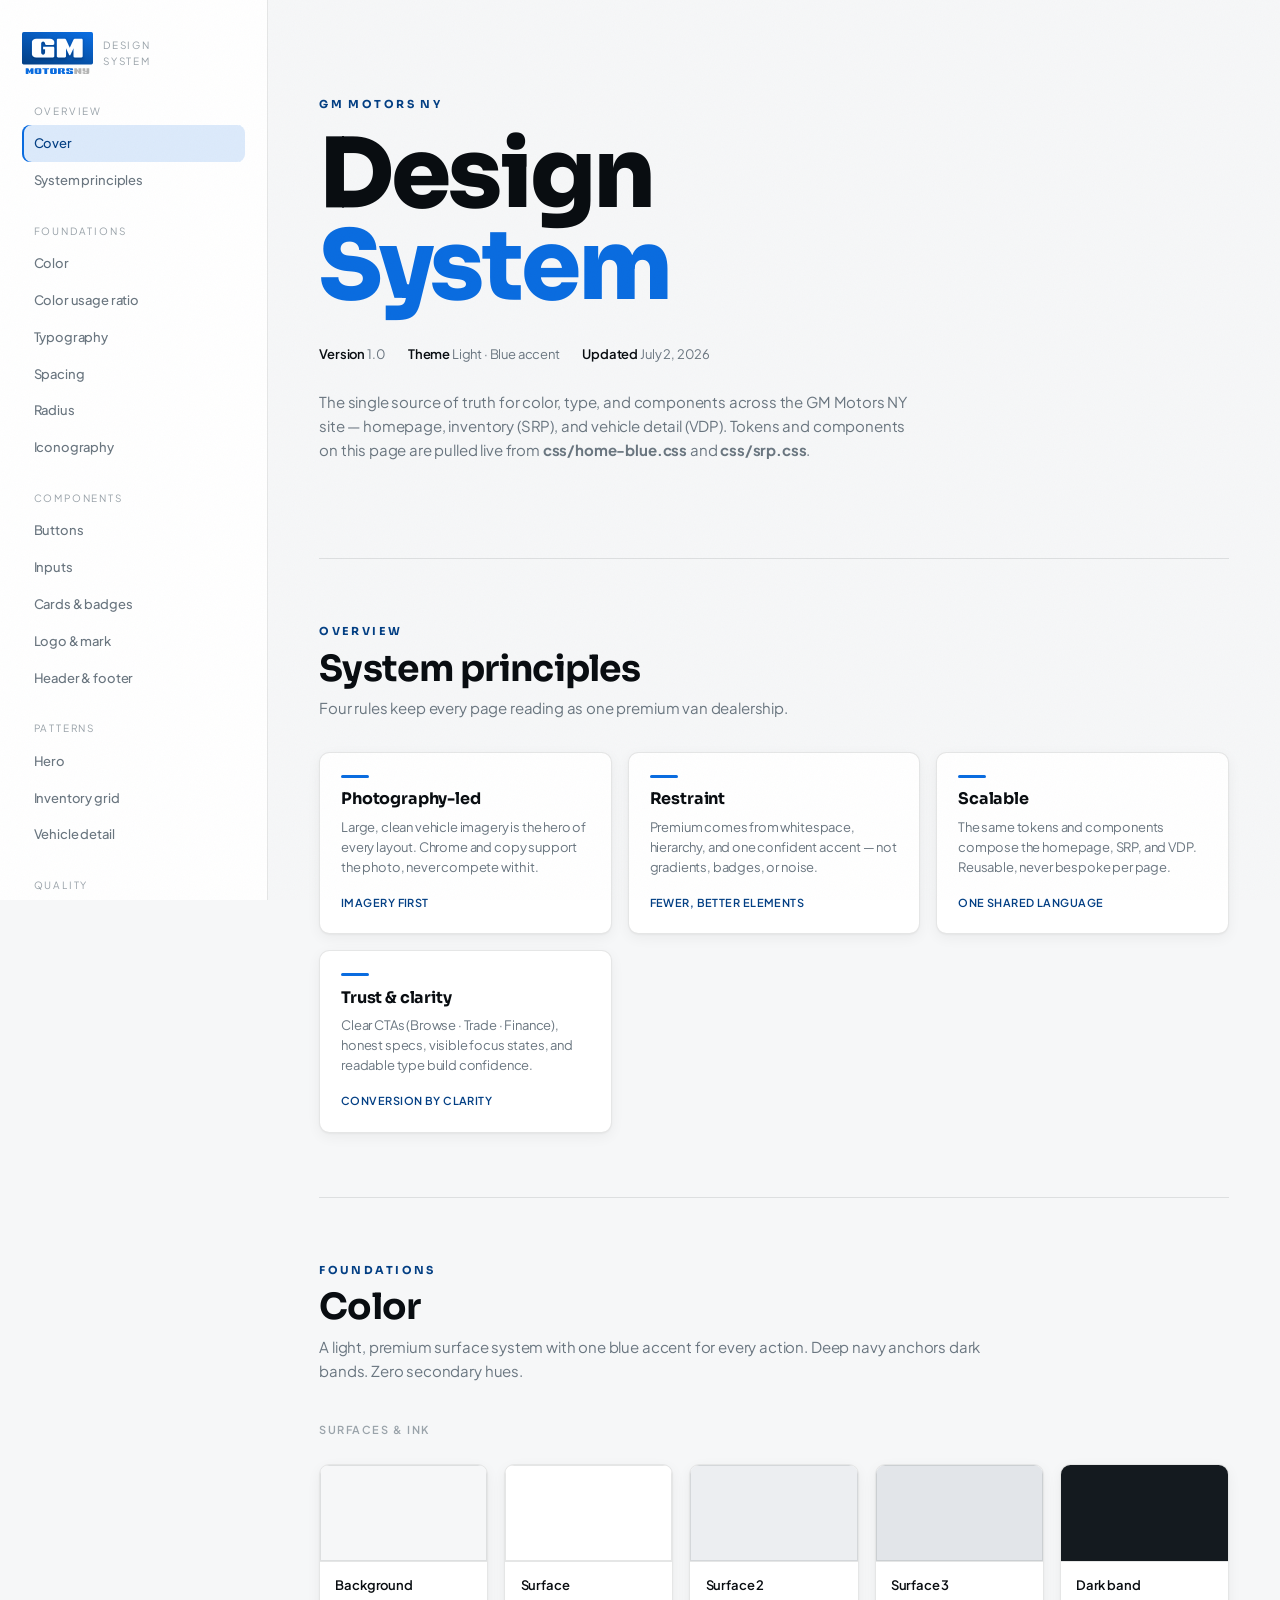
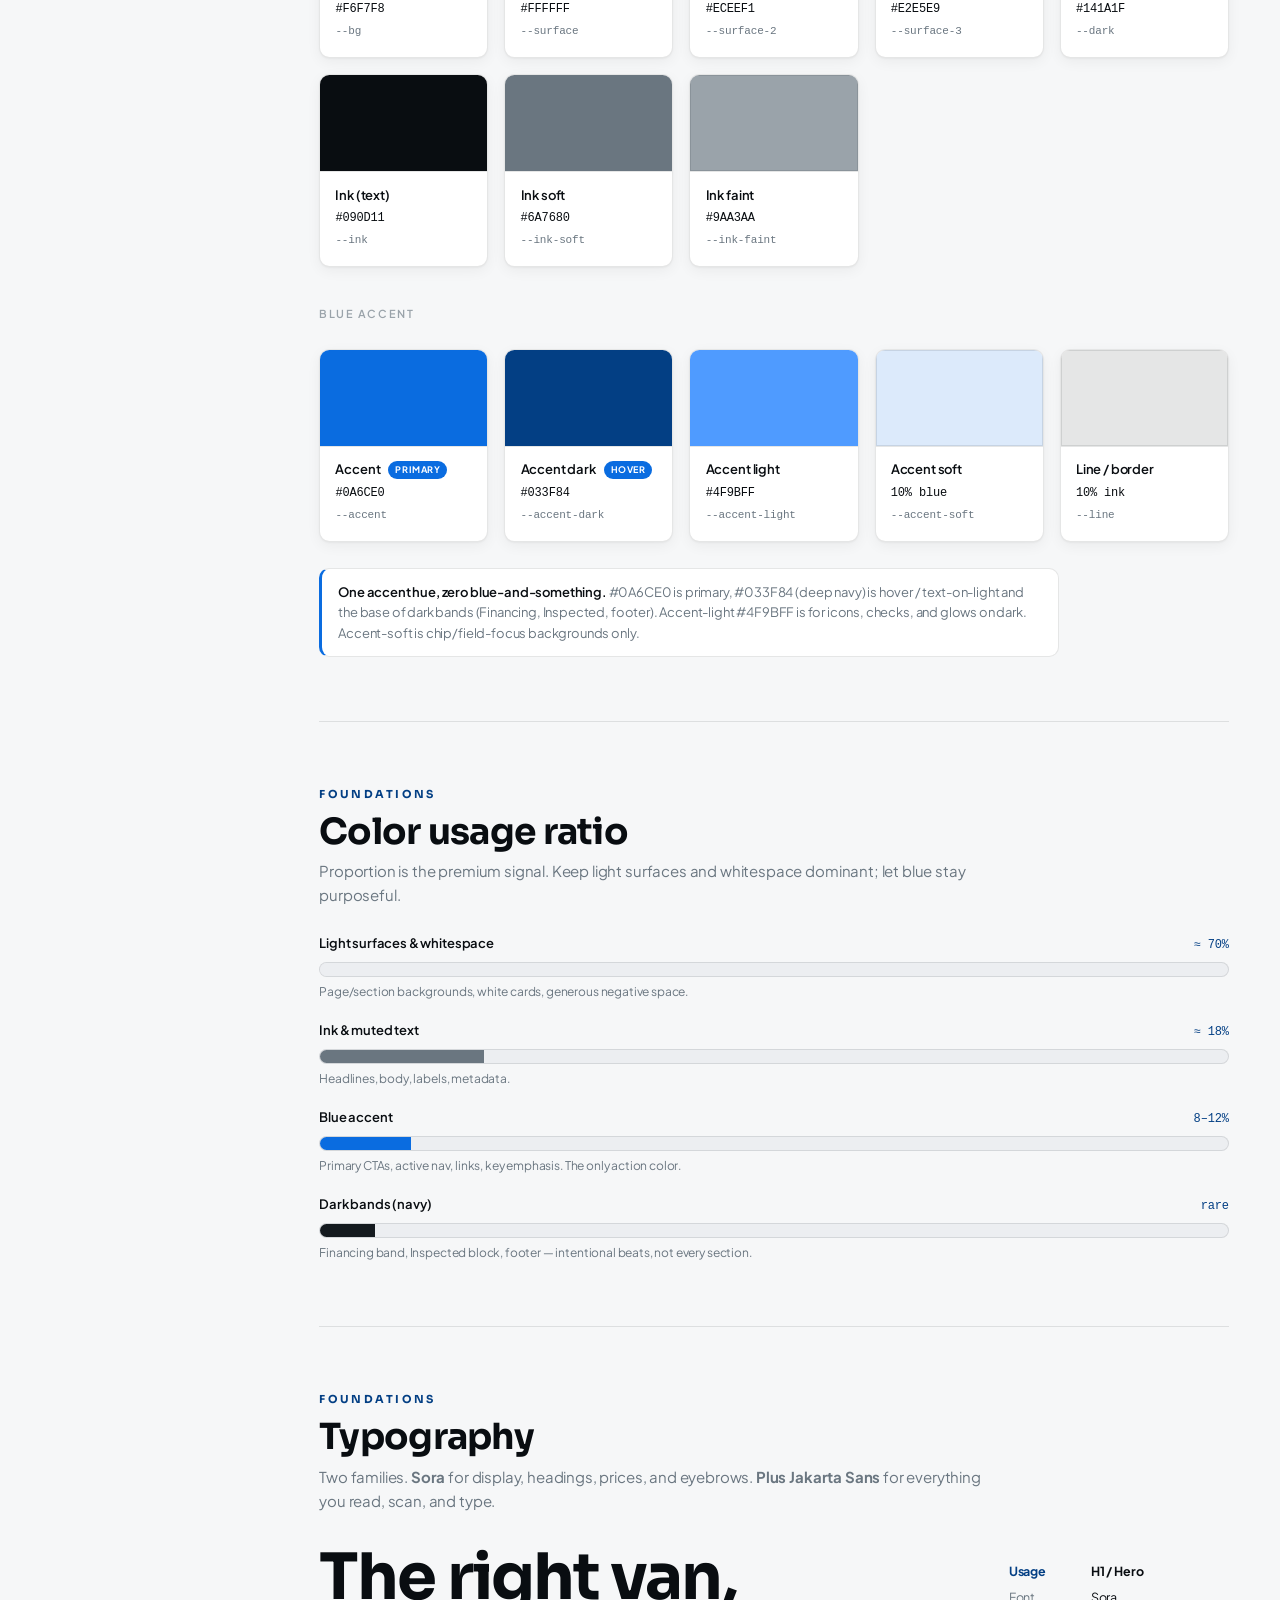
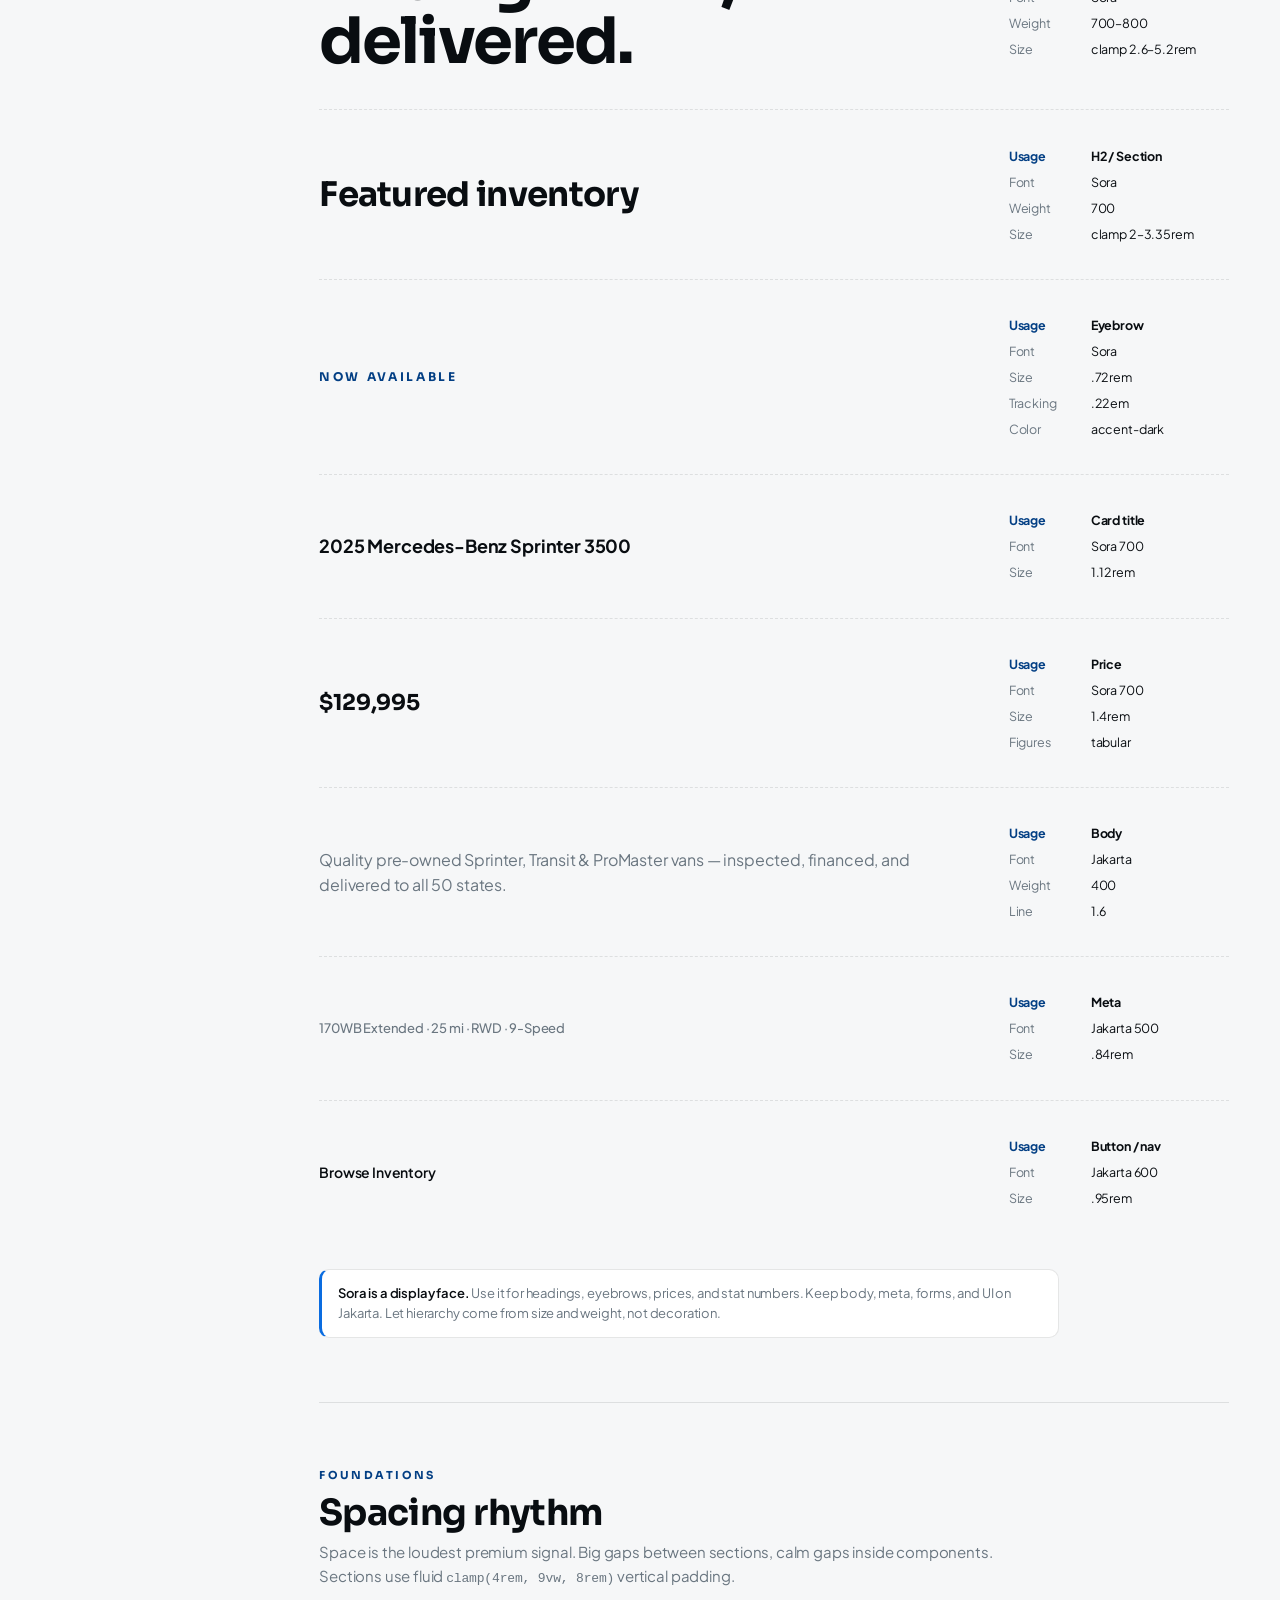
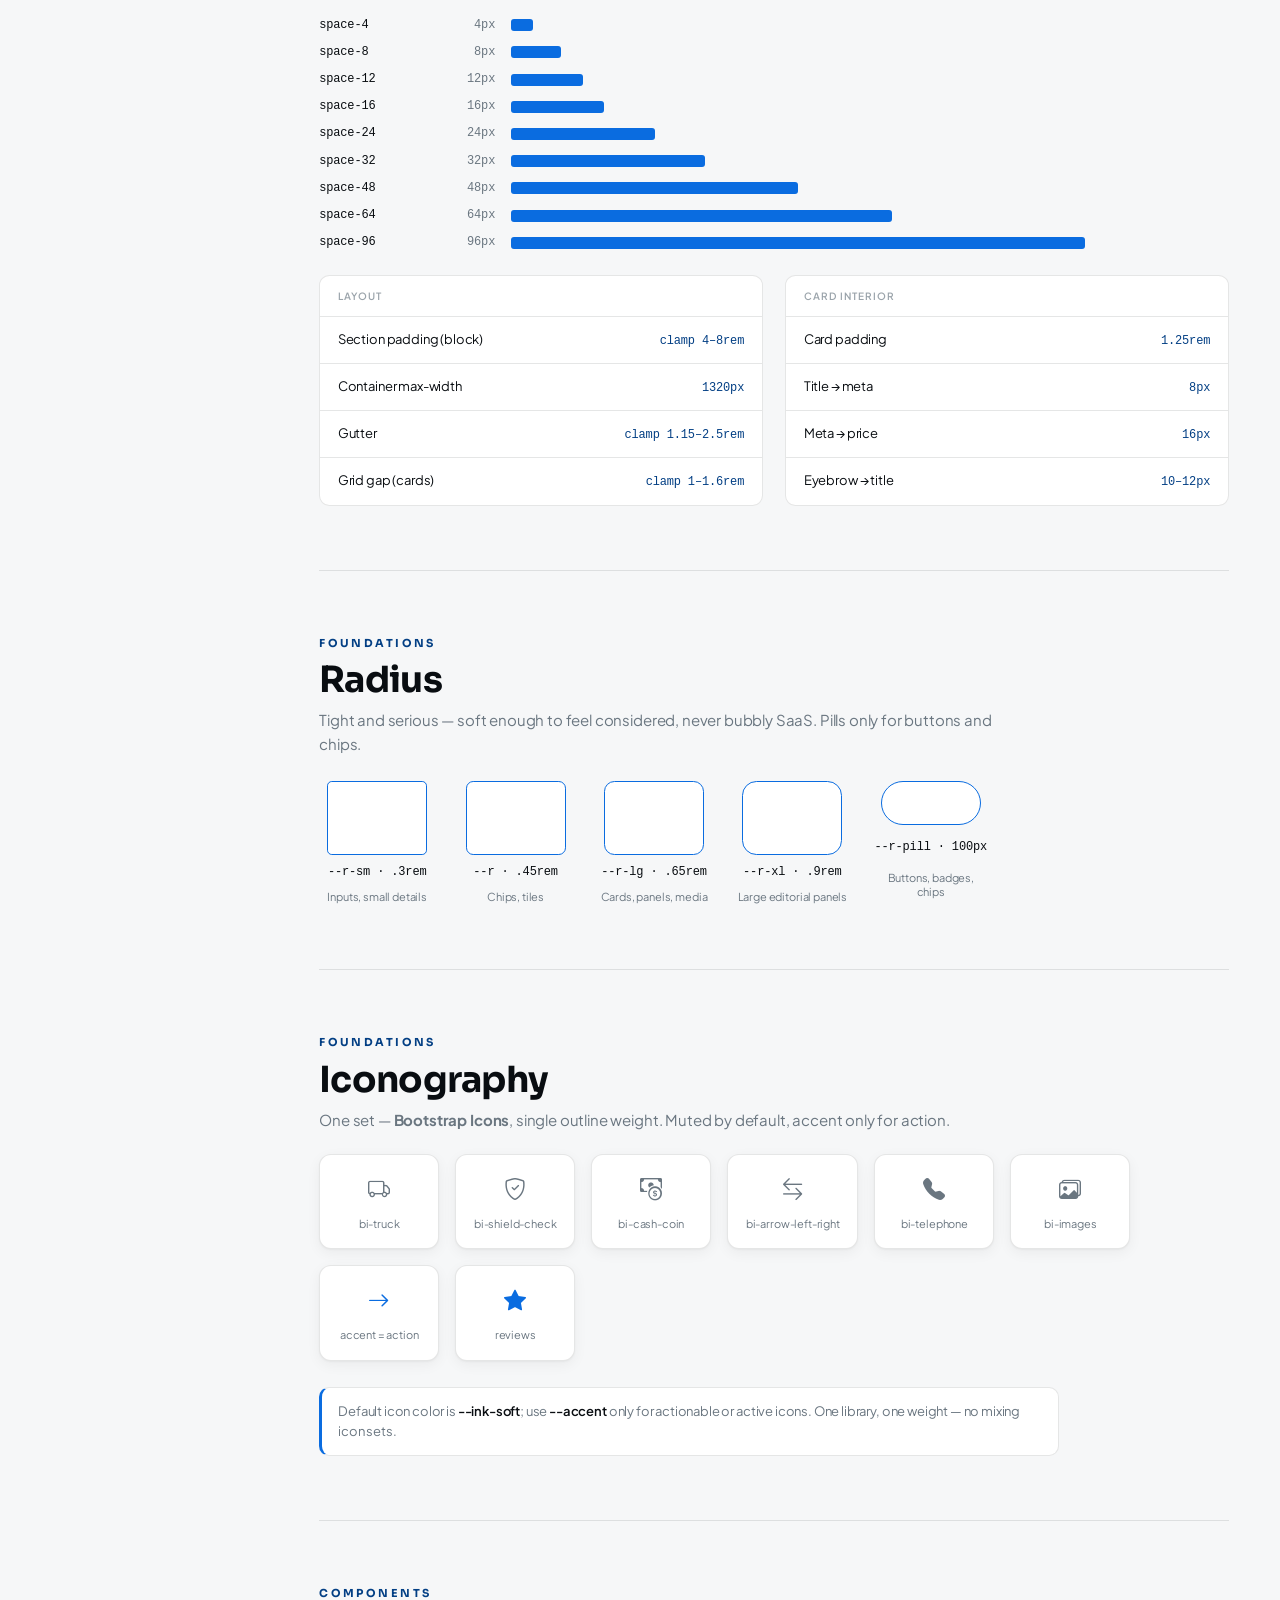
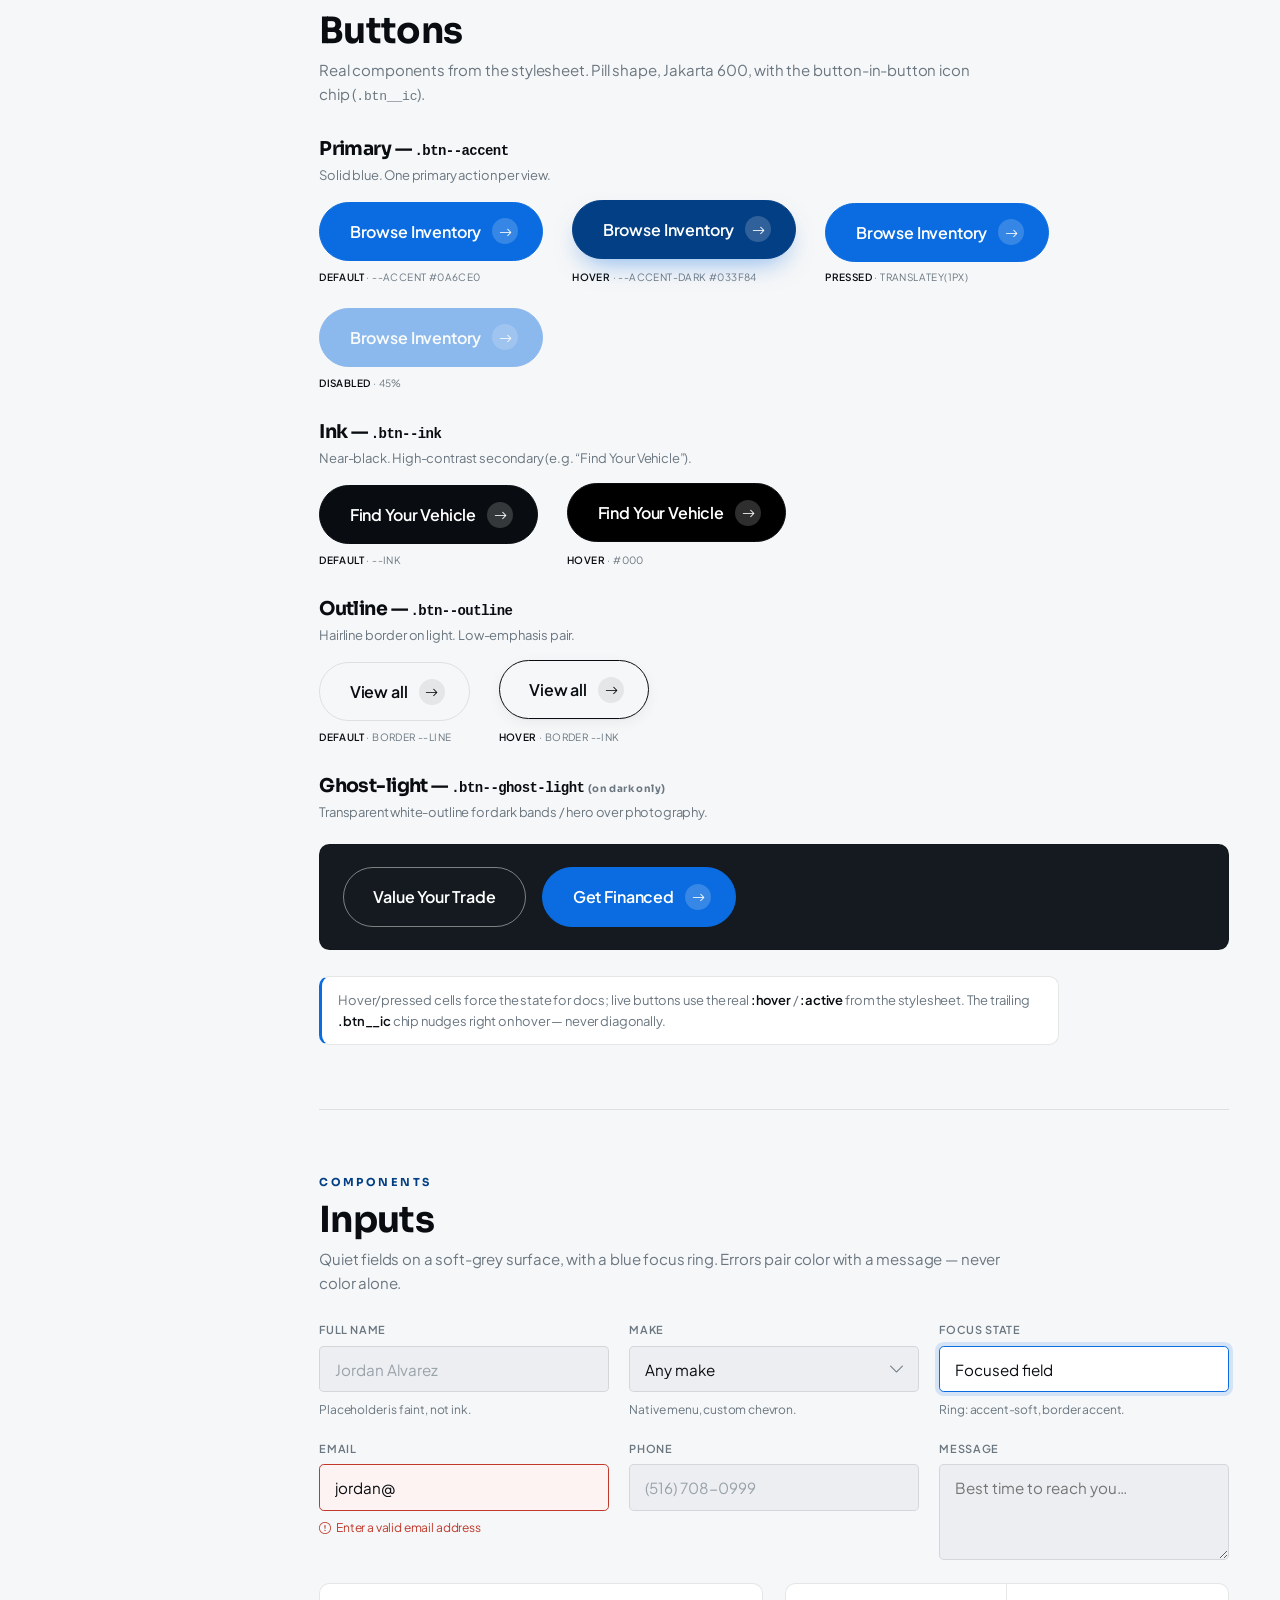
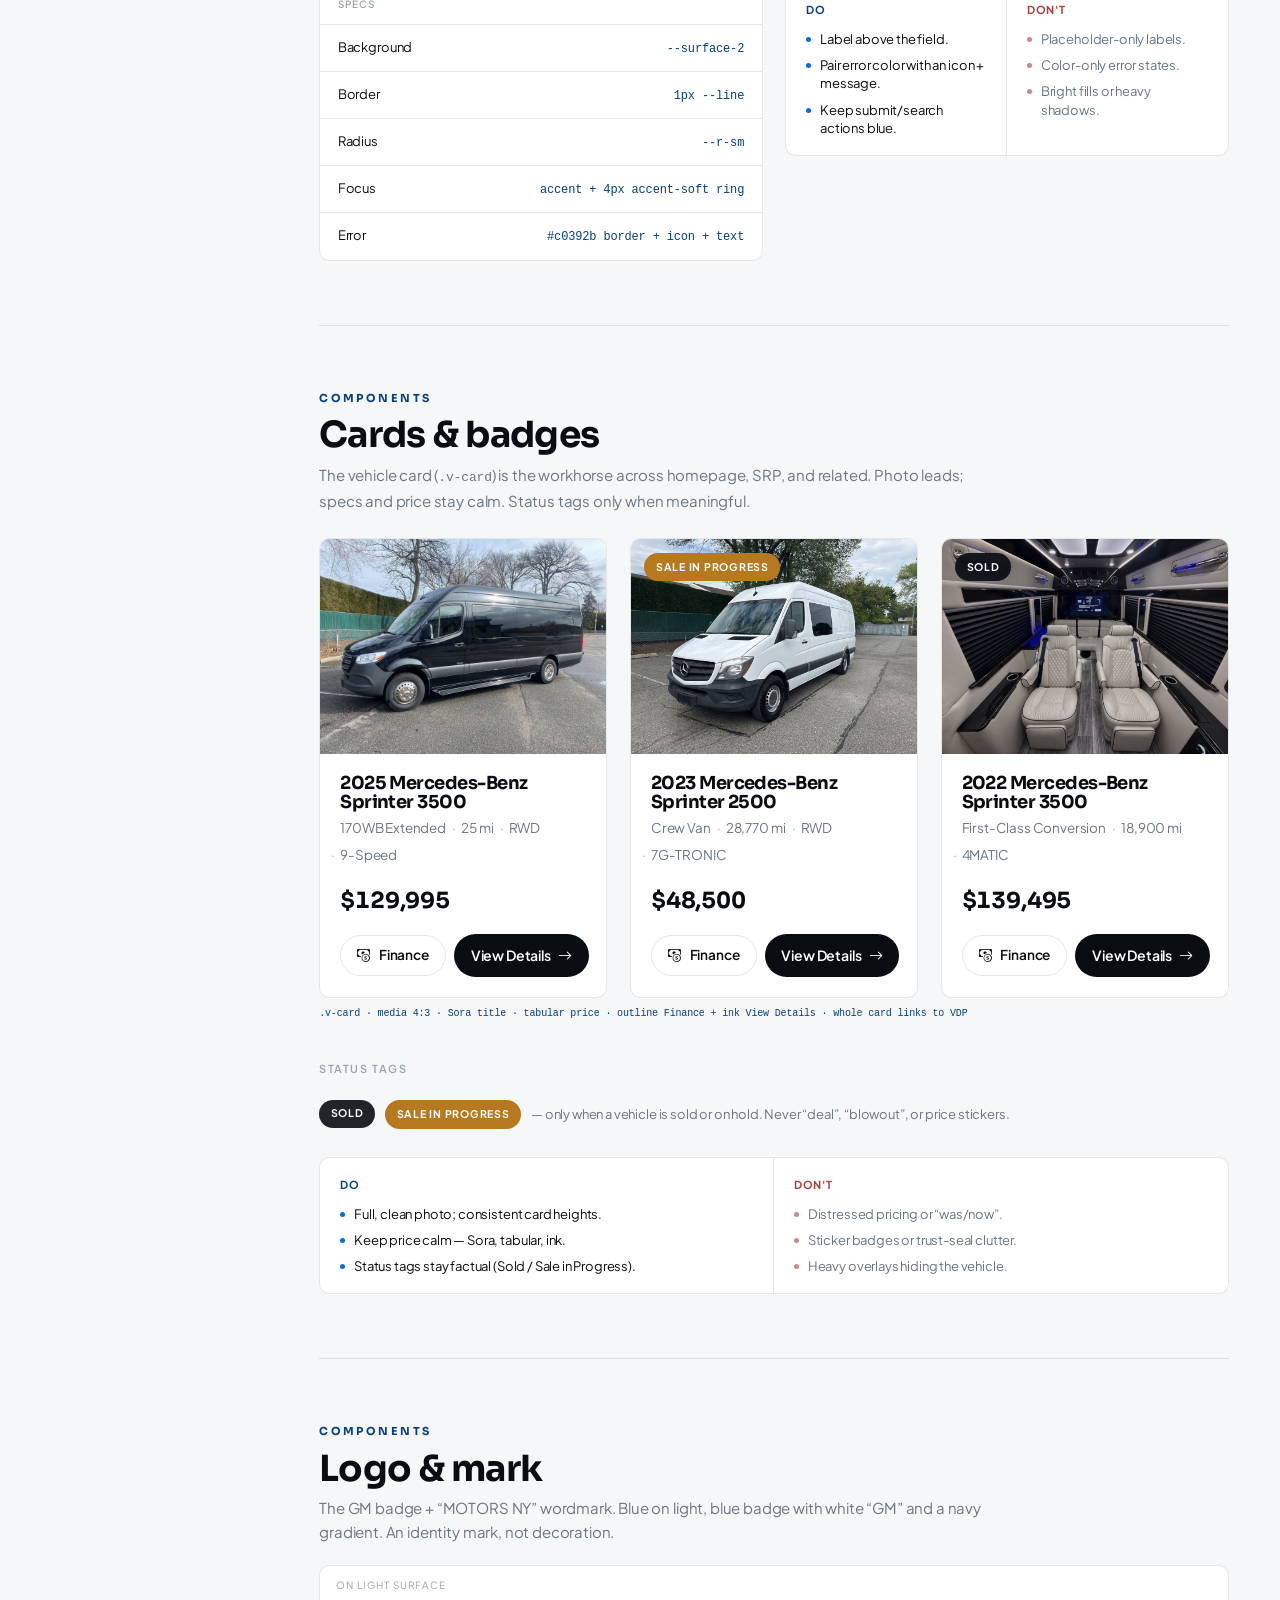
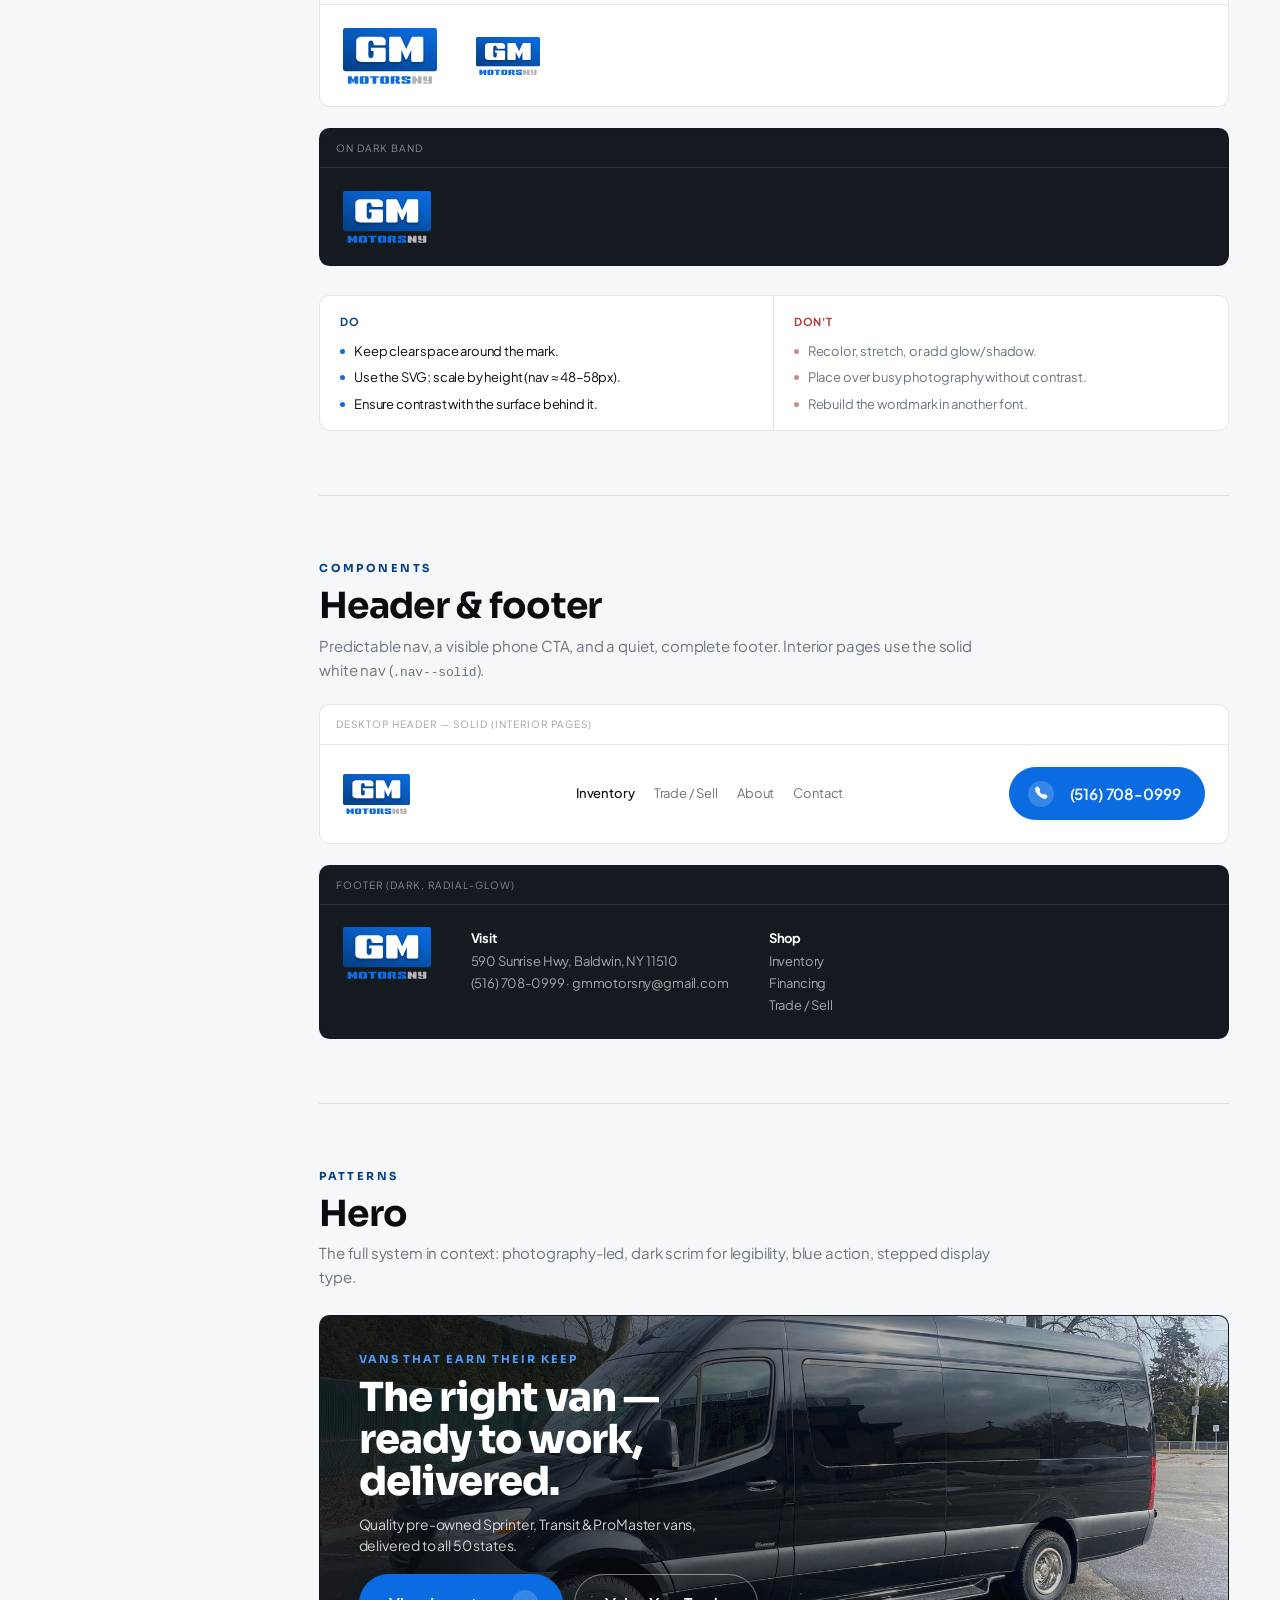
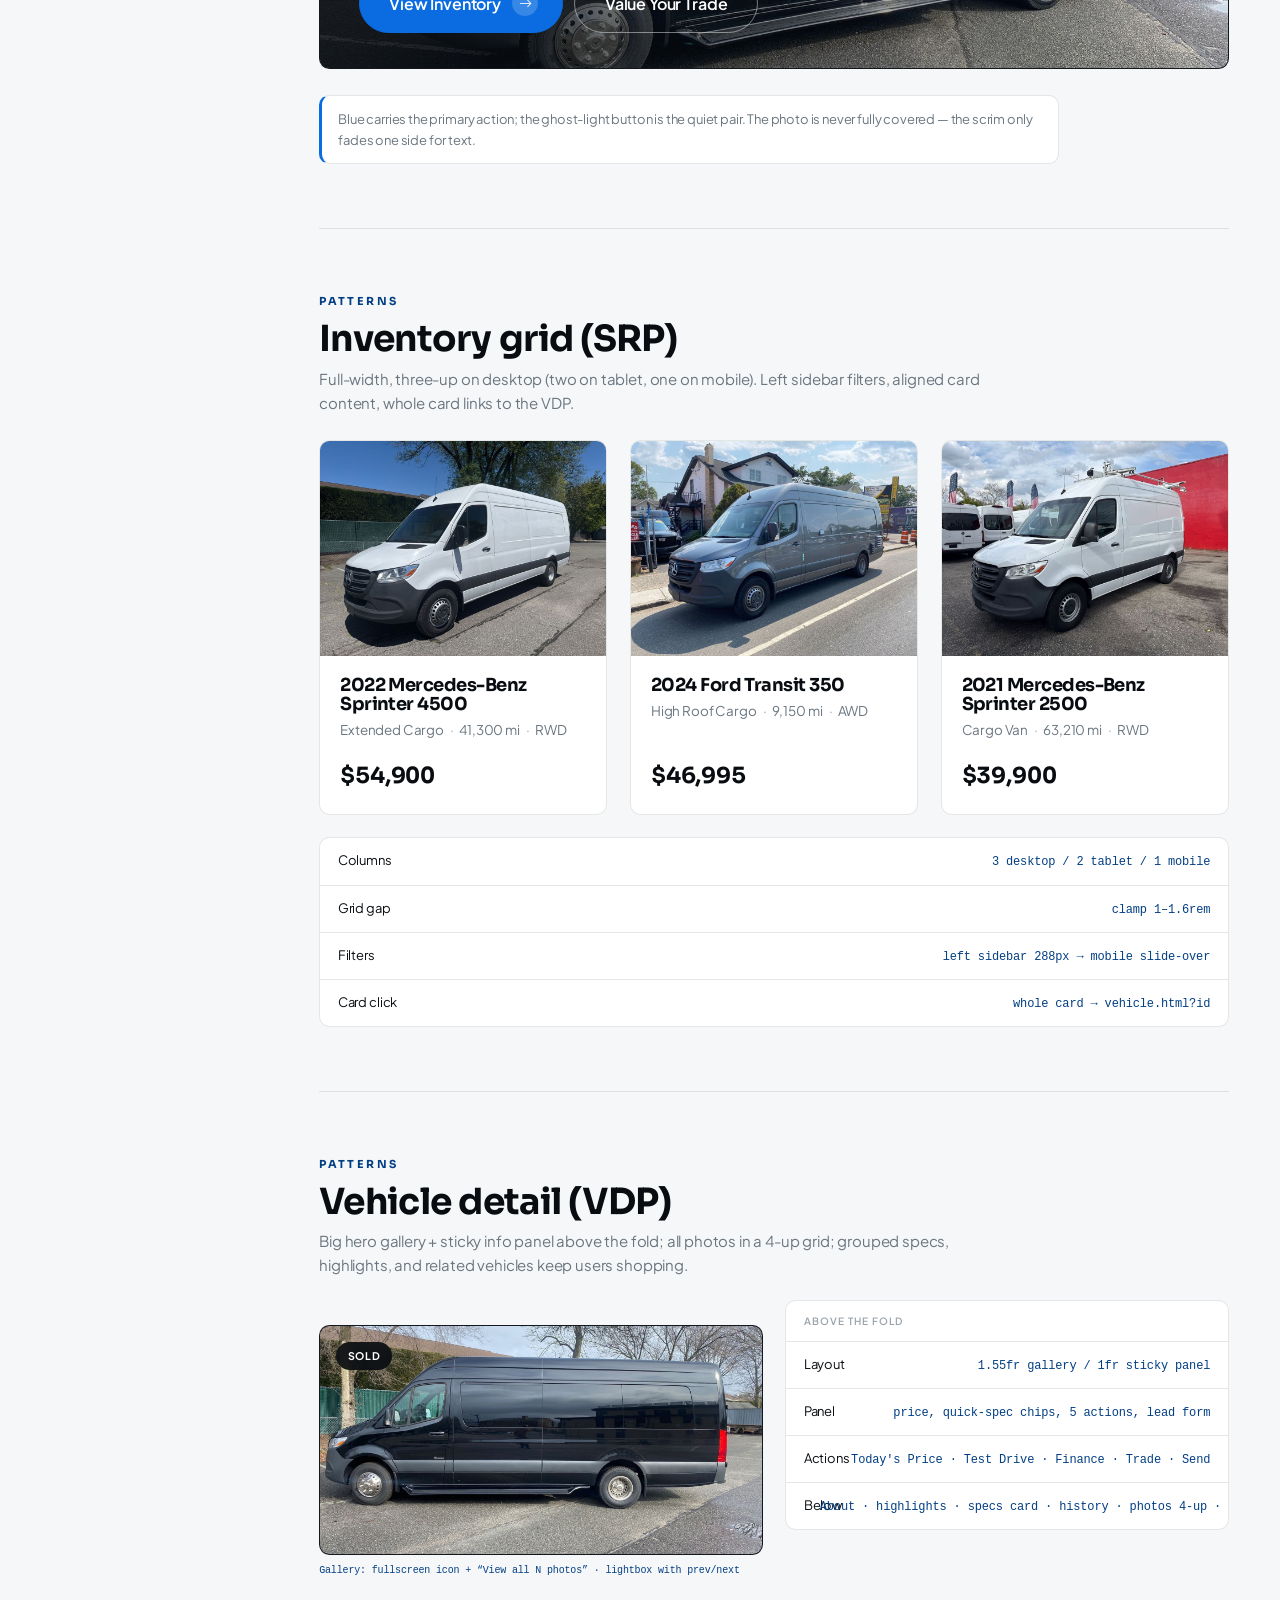
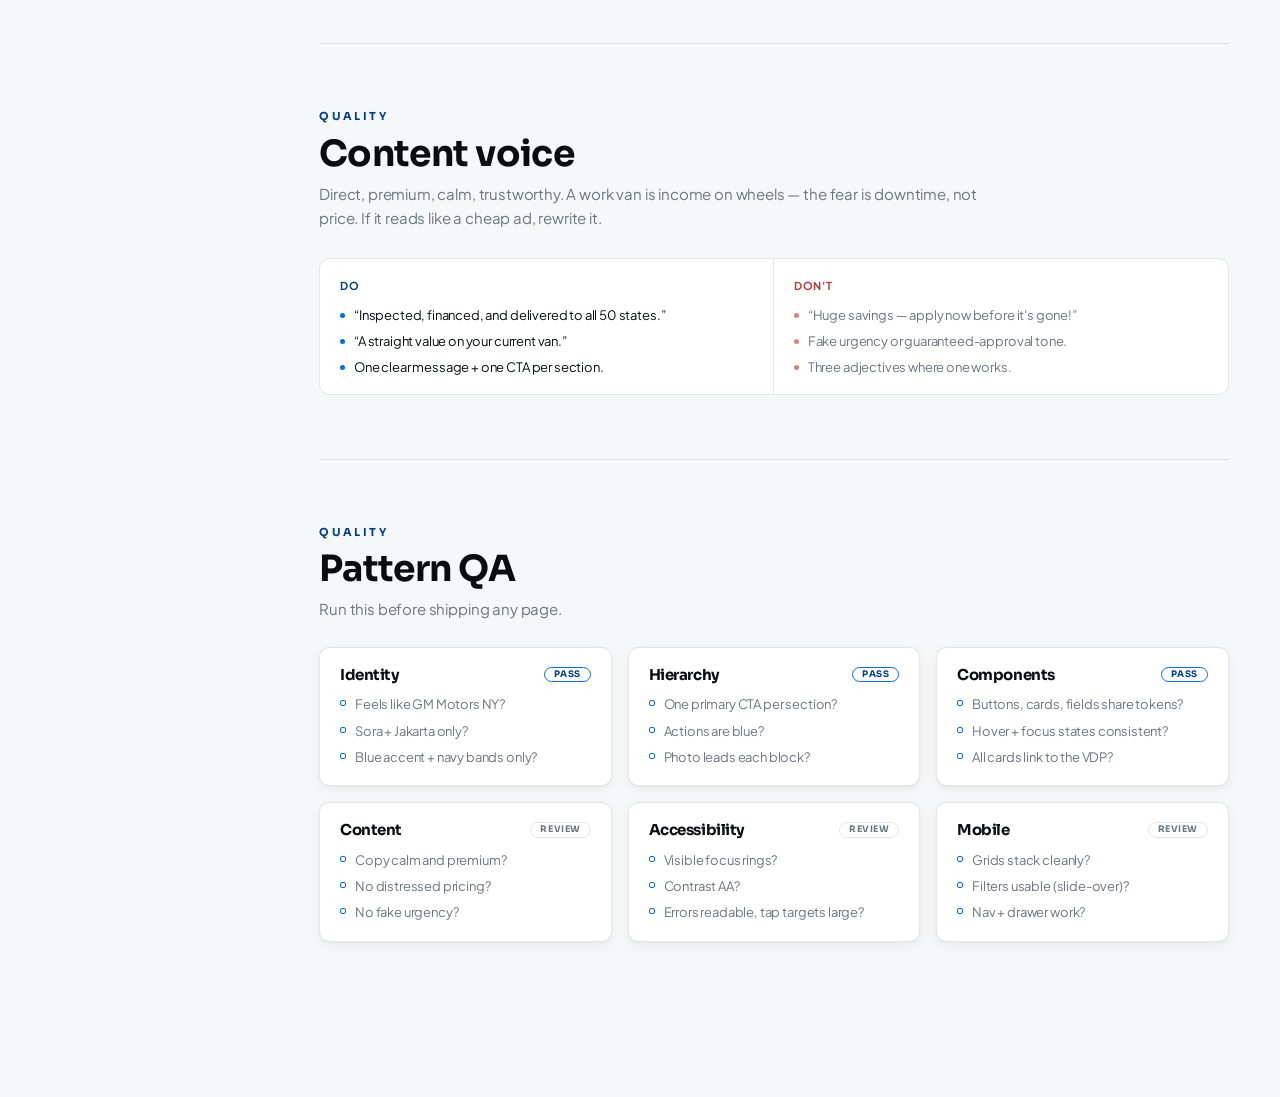
==== design.html @ dff7e8b1 "Add design.html — GM Motors design system (v1.0) Single-page, light-theme design system doc that pul" ====
<!DOCTYPE html>
<html lang="en">
<head>
  <meta charset="UTF-8" />
  <meta name="viewport" content="width=device-width, initial-scale=1.0" />
  <title>GM Motors NY — Design System v1.0</title>
  <meta name="theme-color" content="#0A6CE0" />
  <link rel="icon" href="data:image/svg+xml,%3Csvg xmlns='http://www.w3.org/2000/svg' viewBox='0 0 64 64'%3E%3Crect width='64' height='64' rx='16' fill='%230A6CE0'/%3E%3Ctext x='32' y='43' font-family='Sora,Arial,sans-serif' font-size='27' font-weight='800' letter-spacing='-1.5' fill='%23ffffff' text-anchor='middle'%3EGM%3C/text%3E%3C/svg%3E" />

  <link rel="preconnect" href="https://fonts.googleapis.com" />
  <link rel="preconnect" href="https://fonts.gstatic.com" crossorigin />
  <link href="https://fonts.googleapis.com/css2?family=Plus+Jakarta+Sans:wght@400;500;600;700;800&family=Sora:wght@600;700;800&display=swap" rel="stylesheet" />
  <link href="https://cdn.jsdelivr.net/npm/bootstrap-icons@1.13.1/font/bootstrap-icons.min.css" rel="stylesheet" />

  <!-- The REAL project stylesheets — tokens + components pulled live from here -->
  <link rel="stylesheet" href="css/home-blue.css" />
  <link rel="stylesheet" href="css/srp.css" />

  <!-- Page-only layout, prefixed .ds- so it never touches site styles -->
  <style>
    :root {
      --ds-display: "Sora", "Plus Jakarta Sans", sans-serif;
      --ds-ui: "Plus Jakarta Sans", system-ui, -apple-system, "Segoe UI", sans-serif;
      --ds-sidebar-w: 268px;
      --space-4:4px; --space-8:8px; --space-12:12px; --space-16:16px; --space-24:24px;
      --space-32:32px; --space-48:48px; --space-64:64px; --space-96:96px;
    }
    html { scroll-behavior: smooth; }
    body { margin: 0; font-family: var(--ds-ui); background: var(--bg); color: var(--ink); -webkit-font-smoothing: antialiased; }
    * { box-sizing: border-box; }

    .ds-shell { display: grid; grid-template-columns: var(--ds-sidebar-w) 1fr; min-height: 100vh; }

    /* Sidebar */
    .ds-sidebar { position: sticky; top: 0; align-self: start; height: 100vh; overflow-y: auto; border-right: 1px solid var(--line); padding: 2rem 1.35rem; background: var(--surface); }
    .ds-brand { display: flex; align-items: center; gap: .65rem; margin-bottom: 1.8rem; }
    .ds-brand img { height: 42px; width: auto; display: block; }
    .ds-brand .sub { font-size: 10px; letter-spacing: .18em; text-transform: uppercase; color: var(--ink-faint); }
    .ds-nav-label { font-size: 10px; letter-spacing: .18em; text-transform: uppercase; color: var(--ink-faint); margin: 1.5rem 0 .4rem .75rem; }
    .ds-nav a { display: block; padding: .5rem .75rem; border-radius: 8px; color: var(--ink-soft); font-size: 13px; font-weight: 500; transition: background-color .2s var(--ease), color .2s var(--ease); }
    .ds-nav a:hover { color: var(--ink); background: var(--surface-2); }
    .ds-nav a.is-active { color: var(--accent-dark); background: var(--accent-soft); box-shadow: inset 2px 0 0 var(--accent); }

    /* Main */
    .ds-main { padding: 0 clamp(1.5rem, 4vw, 4.5rem) 7rem; max-width: 1140px; min-width: 0; }
    .ds-section { padding-block: 4rem; border-top: 1px solid var(--line); scroll-margin-top: 1.5rem; }
    .ds-section:first-of-type { border-top: 0; }
    .ds-eyebrow { font-family: var(--ds-display); font-size: 11px; letter-spacing: .22em; text-transform: uppercase; color: var(--accent-dark); font-weight: 700; }
    .ds-h2 { font-family: var(--ds-display); font-size: clamp(28px, 4vw, 36px); line-height: 1.1; font-weight: 700; letter-spacing: -.02em; color: var(--ink); margin: .5rem 0 .5rem; }
    .ds-lead { font-size: 15px; line-height: 1.6; color: var(--ink-soft); max-width: 62ch; }
    .ds-note { font-size: 13px; line-height: 1.55; color: var(--ink-soft); background: var(--surface); border: 1px solid var(--line); border-left: 3px solid var(--accent); border-radius: 10px; padding: .85rem 1rem; margin-top: 1.6rem; max-width: 74ch; }
    .ds-note strong { color: var(--ink); font-weight: 600; }
    .ds-grouplabel { font-size: 11px; letter-spacing: .14em; text-transform: uppercase; color: var(--ink-faint); margin: 2.4rem 0 .3rem; font-weight: 600; }

    /* Cover */
    .ds-cover { min-height: 62vh; display: flex; flex-direction: column; justify-content: center; }
    .ds-cover__title { font-family: var(--ds-display); font-weight: 800; font-size: clamp(48px, 9vw, 96px); line-height: .95; letter-spacing: -.03em; color: var(--ink); margin: 1rem 0; }
    .ds-cover__title .accent { color: var(--accent); }
    .ds-cover__meta { display: flex; flex-wrap: wrap; gap: 1.4rem; font-size: 13px; color: var(--ink-soft); margin-top: 1rem; }
    .ds-cover__meta b { color: var(--ink); font-weight: 600; }
    .ds-cover__note { margin-top: 1.6rem; max-width: 54ch; font-size: 15px; line-height: 1.6; color: var(--ink-soft); }

    /* Cards (principles / tone) */
    .ds-cards { display: grid; grid-template-columns: repeat(auto-fit, minmax(230px, 1fr)); gap: 1rem; margin-top: 2rem; }
    .ds-card { border: 1px solid var(--line); border-radius: var(--r-lg); background: var(--surface); padding: 1.35rem 1.3rem; display: flex; flex-direction: column; gap: .55rem; box-shadow: var(--shadow-sm); }
    .ds-card__marker { width: 28px; height: 3px; border-radius: 2px; background: var(--accent); margin-bottom: .3rem; }
    .ds-card__title { font-family: var(--ds-display); font-size: 16px; font-weight: 700; letter-spacing: -.01em; color: var(--ink); }
    .ds-card__body { font-size: 13px; line-height: 1.55; color: var(--ink-soft); }
    .ds-card__use { font-size: 11px; letter-spacing: .04em; text-transform: uppercase; color: var(--accent-dark); margin-top: auto; padding-top: .5rem; font-weight: 600; }

    /* Color swatches */
    .ds-swatches { display: grid; grid-template-columns: repeat(auto-fill, minmax(168px, 1fr)); gap: 1rem; margin-top: 1.6rem; }
    .ds-swatch { border: 1px solid var(--line); border-radius: var(--r-lg); overflow: hidden; background: var(--surface); box-shadow: var(--shadow-sm); }
    .ds-chip { display: block; width: 100%; height: 96px; }
    .ds-chip.is-light { box-shadow: inset 0 0 0 1px var(--line); }
    .ds-swatch .meta { padding: .8rem .95rem 1rem; display: flex; flex-direction: column; gap: 4px; border-top: 1px solid var(--line); }
    .ds-swatch .name { font-size: 13px; font-weight: 600; color: var(--ink); display: flex; align-items: center; gap: .5rem; }
    .ds-swatch .hex { font-size: 12px; color: var(--ink); font-family: ui-monospace, "SF Mono", Menlo, monospace; }
    .ds-swatch .cssvar { font-size: 11px; color: var(--ink-soft); font-family: ui-monospace, Menlo, monospace; }
    .ds-pill { font-size: 9px; letter-spacing: .06em; text-transform: uppercase; font-weight: 700; color: #fff; background: var(--accent); border-radius: 999px; padding: 2px 7px; }

    /* Typography specimens */
    .ds-spec { display: grid; grid-template-columns: 1fr 220px; gap: 2.2rem; padding: 2.2rem 0; border-top: 1px dashed var(--line); align-items: center; }
    .ds-spec:first-child { border-top: 0; padding-top: .5rem; }
    .ds-spec .sample { color: var(--ink); overflow-wrap: anywhere; }
    .ds-attrs { list-style: none; margin: 0; padding: 0; display: grid; gap: 6px; }
    .ds-attrs li { font-size: 12.5px; color: var(--ink); display: grid; grid-template-columns: 74px 1fr; gap: .5rem; }
    .ds-attrs li span { color: var(--ink-soft); }
    .ds-attrs li.usage { font-weight: 700; }
    .ds-attrs li.usage span { color: var(--accent-dark); }

    /* Spacing scale */
    .ds-scale { display: grid; gap: .5rem; margin-top: 1.6rem; }
    .ds-scale__row { display: grid; grid-template-columns: 108px 52px minmax(0,1fr); align-items: center; gap: 1rem; }
    .ds-scale__name { font-size: 12px; font-family: ui-monospace, Menlo, monospace; color: var(--ink); }
    .ds-scale__val { font-size: 12px; color: var(--ink-soft); font-family: ui-monospace, Menlo, monospace; text-align: right; }
    .ds-scale__bar { height: 12px; border-radius: 3px; background: var(--accent); max-width: 100%; }

    /* Radius tiles */
    .ds-radii { display: flex; flex-wrap: wrap; gap: 1.4rem; margin-top: 1.6rem; }
    .ds-radtile { display: grid; gap: .5rem; justify-items: center; text-align: center; width: 116px; }
    .ds-radbox { width: 100px; height: 74px; background: var(--surface); border: 1.5px solid var(--accent); }
    .ds-radtile .lbl { font-size: 12px; color: var(--ink); font-family: ui-monospace, Menlo, monospace; }
    .ds-radtile .use { font-size: 11px; line-height: 1.35; color: var(--ink-soft); }

    /* Icons */
    .ds-iconset { display: flex; flex-wrap: wrap; gap: 1rem; margin-top: 1.4rem; }
    .ds-icontile { border: 1px solid var(--line); border-radius: 12px; background: var(--surface); padding: 1rem 1.1rem; display: flex; flex-direction: column; align-items: center; gap: .55rem; min-width: 120px; box-shadow: var(--shadow-sm); }
    .ds-icontile i { font-size: 22px; color: var(--ink-soft); }
    .ds-icontile .lbl { font-size: 11px; color: var(--ink-soft); }

    /* Buttons doc */
    .ds-btn-block { margin-top: 2rem; }
    .ds-btn-block h3 { font-family: var(--ds-display); font-size: 19px; font-weight: 700; color: var(--ink); margin: 0 0 .3rem; }
    .ds-btn-block .desc { font-size: 13px; color: var(--ink-soft); margin-bottom: 1rem; }
    .ds-btn-row { display: flex; flex-wrap: wrap; gap: 1.4rem 1.8rem; margin-bottom: 1.2rem; align-items: flex-start; }
    .ds-btn-cell { display: flex; flex-direction: column; gap: .5rem; align-items: flex-start; }
    .ds-cap { font-size: 10px; letter-spacing: .04em; text-transform: uppercase; color: var(--ink-soft); }
    .ds-cap b { color: var(--ink); font-weight: 600; }

    /* Forced button states for docs (mirror real :hover/:active) */
    .btn.ds-hover.btn--accent { background: var(--accent-btn-hv); border-color: var(--accent-btn-hv); transform: translateY(-2px); box-shadow: 0 12px 26px -10px rgba(10,108,224,.5); }
    .btn.ds-pressed.btn--accent { transform: translateY(1px); }
    .btn.ds-hover.btn--ink { background: #000; transform: translateY(-2px); }
    .btn.ds-hover.btn--outline { border-color: var(--ink); box-shadow: var(--shadow-sm); transform: translateY(-2px); }
    .btn[disabled] { opacity: .45; cursor: not-allowed; pointer-events: none; }

    /* Inputs (mirror .field from the site) */
    .ds-fields { display: grid; grid-template-columns: repeat(auto-fit, minmax(240px, 1fr)); gap: 1.3rem; margin-top: 1.6rem; align-items: start; }
    .ds-field { display: grid; gap: .45rem; }
    .ds-field label { font-size: 11px; letter-spacing: .06em; text-transform: uppercase; color: var(--ink-soft); font-weight: 600; }
    .ds-field input, .ds-field select, .ds-field textarea { width: 100%; appearance: none; border: 1px solid var(--line); border-radius: var(--r-sm); padding: .8rem .9rem; font-family: inherit; font-size: .95rem; background: var(--surface-2); color: var(--ink); outline: none; transition: border-color .25s, box-shadow .25s, background-color .25s; }
    .ds-field textarea { min-height: 96px; resize: vertical; }
    .ds-field input::placeholder { color: var(--ink-faint); }
    .ds-field input:focus, .ds-field.is-focus input, .ds-field select:focus, .ds-field textarea:focus { border-color: var(--accent); background: #fff; box-shadow: 0 0 0 4px var(--accent-soft); }
    .ds-field.err input { border-color: #c0392b; background: #fdf3f2; }
    .ds-field .help { font-size: 12px; color: var(--ink-soft); }
    .ds-field .errmsg { font-size: 12px; color: #c0392b; display: flex; align-items: center; gap: 5px; }
    .ds-selwrap { position: relative; }
    .ds-selwrap .chev { position: absolute; right: 14px; top: 50%; transform: translateY(-50%); pointer-events: none; color: var(--ink-soft); }
    .ds-selwrap select { padding-right: 40px; }

    /* Cards grid (real .v-card) */
    .ds-cardgrid { display: grid; grid-template-columns: repeat(3, 1fr); gap: 1.4rem; margin-top: 1.6rem; }
    @media (max-width: 900px) { .ds-cardgrid { grid-template-columns: 1fr 1fr; } }
    @media (max-width: 600px) { .ds-cardgrid { grid-template-columns: 1fr; } }
    .ds-cardgrid .v-card { flex: initial; }
    .ds-annot { font-size: 10px; color: var(--accent-dark); font-family: ui-monospace, Menlo, monospace; margin-top: 8px; }

    /* Badges */
    .ds-badges { display: flex; flex-wrap: wrap; gap: 10px; margin-top: 1.4rem; align-items: center; }

    /* Do / Don't */
    .ds-rule { margin-top: 1.8rem; }
    .ds-rule > h4 { font-family: var(--ds-display); font-size: 17px; font-weight: 700; color: var(--ink); margin: 0 0 .8rem; }
    .ds-dd { display: grid; grid-template-columns: 1fr 1fr; border: 1px solid var(--line); border-radius: var(--r-lg); overflow: hidden; background: var(--surface); }
    .ds-dd > div { padding: 1.1rem 1.25rem; }
    .ds-dd .do { border-right: 1px solid var(--line); }
    .ds-dd h5 { font-size: 11px; letter-spacing: .06em; text-transform: uppercase; font-weight: 700; margin: 0 0 .7rem; }
    .ds-dd .do h5 { color: var(--accent-dark); }
    .ds-dd .dont h5 { color: #b23b3b; }
    .ds-dd ul { list-style: none; margin: 0; padding: 0; display: grid; gap: .5rem; }
    .ds-dd li { font-size: 13px; line-height: 1.4; color: var(--ink); display: flex; gap: .55rem; }
    .ds-dd .dont li { color: var(--ink-soft); }
    .ds-dd li::before { content: ""; flex: 0 0 auto; margin-top: 7px; width: 5px; height: 5px; border-radius: 999px; }
    .ds-dd .do li::before { background: var(--accent); }
    .ds-dd .dont li::before { background: #c88; }

    /* Previews (logo / chrome) */
    .ds-preview { border: 1px solid var(--line); border-radius: var(--r-lg); overflow: hidden; margin-top: 1.3rem; background: var(--surface); }
    .ds-preview.dark { background: var(--dark); }
    .ds-preview__label { font-size: 10px; letter-spacing: .1em; text-transform: uppercase; color: var(--ink-faint); padding: .7rem 1rem; border-bottom: 1px solid var(--line); }
    .ds-preview.dark .ds-preview__label { color: rgba(255,255,255,.5); border-color: rgba(255,255,255,.1); }
    .ds-preview__body { padding: 1.4rem 1.4rem; overflow-x: auto; }
    .ds-mockhead { display: flex; align-items: center; justify-content: space-between; gap: 1rem; min-width: 560px; }
    .ds-mockhead img { height: 40px; }
    .ds-mocknav { display: flex; gap: 1.2rem; font-size: 13px; color: var(--ink-soft); }
    .ds-mocknav .on { color: var(--ink); font-weight: 500; }

    /* Ratio bars */
    .ds-ratio { display: grid; gap: 1.2rem; margin-top: 1.6rem; }
    .ds-ratio__head { display: flex; justify-content: space-between; align-items: baseline; margin-bottom: .4rem; gap: 1rem; }
    .ds-ratio__name { font-size: 13px; font-weight: 600; color: var(--ink); }
    .ds-ratio__pct { font-size: 12px; color: var(--accent-dark); font-family: ui-monospace, Menlo, monospace; }
    .ds-ratio__bar { height: 15px; border-radius: 999px; background: var(--surface-2); border: 1px solid var(--line); overflow: hidden; }
    .ds-ratio__fill { height: 100%; }
    .ds-ratio__note { font-size: 12px; line-height: 1.5; color: var(--ink-soft); margin-top: .4rem; }

    /* QA checklist */
    .ds-check { display: grid; grid-template-columns: repeat(auto-fit, minmax(268px, 1fr)); gap: 1rem; margin-top: 1.6rem; }
    .ds-checkcard { border: 1px solid var(--line); border-radius: var(--r-lg); background: var(--surface); padding: 1.2rem 1.25rem; box-shadow: var(--shadow-sm); }
    .ds-checkcard > h4 { font-family: var(--ds-display); font-size: 15px; font-weight: 700; color: var(--ink); margin: 0 0 .8rem; display: flex; justify-content: space-between; gap: .6rem; align-items: center; }
    .ds-checkcard ul { list-style: none; margin: 0; padding: 0; display: grid; gap: .5rem; }
    .ds-checkcard li { font-size: 13px; line-height: 1.4; color: var(--ink-soft); display: flex; gap: .55rem; }
    .ds-checkcard li::before { content: ""; flex: 0 0 auto; margin-top: 5px; width: 6px; height: 6px; border-radius: 2px; border: 1.5px solid var(--accent); }
    .ds-status { font-size: 9px; letter-spacing: .06em; text-transform: uppercase; font-weight: 700; padding: 2px 9px; border-radius: 999px; border: 1px solid; white-space: nowrap; }
    .ds-status--pass { color: var(--accent-dark); border-color: var(--accent); }
    .ds-status--review { color: var(--ink-soft); border-color: var(--line); }

    /* Hero preview */
    .ds-hero { position: relative; border-radius: var(--r-lg); overflow: hidden; border: 1px solid var(--line); margin-top: 1.6rem; min-height: 320px; display: flex; align-items: center; background: var(--dark); }
    .ds-hero img { position: absolute; inset: 0; width: 100%; height: 100%; object-fit: cover; z-index: 0; }
    .ds-hero__scrim { position: absolute; inset: 0; z-index: 1; background: linear-gradient(90deg, rgba(9,13,17,.85) 8%, rgba(9,13,17,.45) 50%, transparent 100%); }
    .ds-hero__in { position: relative; z-index: 2; padding: 2.2rem clamp(1.4rem, 3vw, 2.6rem); max-width: 32rem; color: #fff; }
    .ds-hero__eyebrow { font-family: var(--ds-display); font-size: 11px; letter-spacing: .18em; text-transform: uppercase; color: var(--accent-light); font-weight: 700; }
    .ds-hero__title { font-family: var(--ds-display); font-weight: 800; font-size: clamp(28px, 4vw, 40px); line-height: 1.05; color: #fff; margin: .5rem 0 .7rem; letter-spacing: -.02em; }
    .ds-hero__sub { font-size: 14px; line-height: 1.5; color: rgba(255,255,255,.8); margin-bottom: 1.1rem; max-width: 34ch; }

    .ds-twoup { display: grid; grid-template-columns: 1fr 1fr; gap: 1.4rem; margin-top: 1.4rem; align-items: start; }
    .ds-spec-list { border: 1px solid var(--line); border-radius: var(--r-lg); overflow: hidden; background: var(--surface); }
    .ds-spec-list > div { display: grid; grid-template-columns: minmax(0,1fr) auto; gap: 1rem; padding: .75rem 1.1rem; border-top: 1px solid var(--line); align-items: baseline; }
    .ds-spec-list > div:first-child { border-top: 0; }
    .ds-spec-list .cap { grid-column: 1/-1; font-size: 10px; letter-spacing: .1em; text-transform: uppercase; color: var(--ink-faint); border-top: 0; font-weight: 600; }
    .ds-spec-list .k { font-size: 13px; color: var(--ink); }
    .ds-spec-list .v { font-size: 12px; color: var(--accent-dark); font-family: ui-monospace, Menlo, monospace; white-space: nowrap; }

    @media (max-width: 860px) {
      .ds-shell { grid-template-columns: 1fr; }
      .ds-sidebar { position: static; height: auto; border-right: 0; border-bottom: 1px solid var(--line); }
      .ds-spec { grid-template-columns: 1fr; gap: 1rem; }
      .ds-dd, .ds-twoup { grid-template-columns: 1fr; }
      .ds-dd .do { border-right: 0; border-bottom: 1px solid var(--line); }
    }
  </style>
</head>
<body>
  <div class="ds-shell">

    <!-- ============================ SIDEBAR ============================ -->
    <aside class="ds-sidebar">
      <div class="ds-brand">
        <img src="assets/img/logo-blue.svg" alt="GM Motors NY" />
        <span class="sub">Design<br />System</span>
      </div>
      <nav class="ds-nav" aria-label="Design system sections">
        <p class="ds-nav-label">Overview</p>
        <a href="#cover" class="is-active">Cover</a>
        <a href="#principles">System principles</a>
        <p class="ds-nav-label">Foundations</p>
        <a href="#color">Color</a>
        <a href="#ratio">Color usage ratio</a>
        <a href="#typography">Typography</a>
        <a href="#spacing">Spacing</a>
        <a href="#radius">Radius</a>
        <a href="#icons">Iconography</a>
        <p class="ds-nav-label">Components</p>
        <a href="#buttons">Buttons</a>
        <a href="#inputs">Inputs</a>
        <a href="#cards">Cards &amp; badges</a>
        <a href="#logo">Logo &amp; mark</a>
        <a href="#chrome">Header &amp; footer</a>
        <p class="ds-nav-label">Patterns</p>
        <a href="#hero">Hero</a>
        <a href="#inventory">Inventory grid</a>
        <a href="#vdp">Vehicle detail</a>
        <p class="ds-nav-label">Quality</p>
        <a href="#voice">Content voice</a>
        <a href="#qa">Pattern QA</a>
      </nav>
    </aside>

    <!-- ============================ MAIN ============================ -->
    <main class="ds-main">

      <!-- COVER -->
      <section id="cover" class="ds-section ds-cover">
        <p class="ds-eyebrow">GM Motors NY</p>
        <h1 class="ds-cover__title">Design<br /><span class="accent">System</span></h1>
        <div class="ds-cover__meta">
          <span><b>Version</b> 1.0</span>
          <span><b>Theme</b> Light · Blue accent</span>
          <span><b>Updated</b> July 2, 2026</span>
        </div>
        <p class="ds-cover__note">The single source of truth for color, type, and components across the GM Motors NY site — homepage, inventory (SRP), and vehicle detail (VDP). Tokens and components on this page are pulled live from <b>css/home-blue.css</b> and <b>css/srp.css</b>.</p>
      </section>

      <!-- PRINCIPLES -->
      <section id="principles" class="ds-section">
        <p class="ds-eyebrow">Overview</p>
        <h2 class="ds-h2">System principles</h2>
        <p class="ds-lead">Four rules keep every page reading as one premium van dealership.</p>
        <div class="ds-cards">
          <article class="ds-card"><span class="ds-card__marker"></span><h3 class="ds-card__title">Photography-led</h3><p class="ds-card__body">Large, clean vehicle imagery is the hero of every layout. Chrome and copy support the photo, never compete with it.</p><p class="ds-card__use">Imagery first</p></article>
          <article class="ds-card"><span class="ds-card__marker"></span><h3 class="ds-card__title">Restraint</h3><p class="ds-card__body">Premium comes from whitespace, hierarchy, and one confident accent — not gradients, badges, or noise.</p><p class="ds-card__use">Fewer, better elements</p></article>
          <article class="ds-card"><span class="ds-card__marker"></span><h3 class="ds-card__title">Scalable</h3><p class="ds-card__body">The same tokens and components compose the homepage, SRP, and VDP. Reusable, never bespoke per page.</p><p class="ds-card__use">One shared language</p></article>
          <article class="ds-card"><span class="ds-card__marker"></span><h3 class="ds-card__title">Trust &amp; clarity</h3><p class="ds-card__body">Clear CTAs (Browse · Trade · Finance), honest specs, visible focus states, and readable type build confidence.</p><p class="ds-card__use">Conversion by clarity</p></article>
        </div>
      </section>

      <!-- COLOR -->
      <section id="color" class="ds-section">
        <p class="ds-eyebrow">Foundations</p>
        <h2 class="ds-h2">Color</h2>
        <p class="ds-lead">A light, premium surface system with one blue accent for every action. Deep navy anchors dark bands. Zero secondary hues.</p>

        <p class="ds-grouplabel">Surfaces &amp; ink</p>
        <div class="ds-swatches">
          <div class="ds-swatch"><div class="ds-chip is-light" style="background:var(--bg)"></div><div class="meta"><span class="name">Background</span><span class="hex">#F6F7F8</span><span class="cssvar">--bg</span></div></div>
          <div class="ds-swatch"><div class="ds-chip is-light" style="background:var(--surface)"></div><div class="meta"><span class="name">Surface</span><span class="hex">#FFFFFF</span><span class="cssvar">--surface</span></div></div>
          <div class="ds-swatch"><div class="ds-chip is-light" style="background:var(--surface-2)"></div><div class="meta"><span class="name">Surface 2</span><span class="hex">#ECEEF1</span><span class="cssvar">--surface-2</span></div></div>
          <div class="ds-swatch"><div class="ds-chip is-light" style="background:var(--surface-3)"></div><div class="meta"><span class="name">Surface 3</span><span class="hex">#E2E5E9</span><span class="cssvar">--surface-3</span></div></div>
          <div class="ds-swatch"><div class="ds-chip" style="background:var(--dark)"></div><div class="meta"><span class="name">Dark band</span><span class="hex">#141A1F</span><span class="cssvar">--dark</span></div></div>
          <div class="ds-swatch"><div class="ds-chip" style="background:var(--ink)"></div><div class="meta"><span class="name">Ink (text)</span><span class="hex">#090D11</span><span class="cssvar">--ink</span></div></div>
          <div class="ds-swatch"><div class="ds-chip" style="background:var(--ink-soft)"></div><div class="meta"><span class="name">Ink soft</span><span class="hex">#6A7680</span><span class="cssvar">--ink-soft</span></div></div>
          <div class="ds-swatch"><div class="ds-chip is-light" style="background:var(--ink-faint)"></div><div class="meta"><span class="name">Ink faint</span><span class="hex">#9AA3AA</span><span class="cssvar">--ink-faint</span></div></div>
        </div>

        <p class="ds-grouplabel">Blue accent</p>
        <div class="ds-swatches">
          <div class="ds-swatch"><div class="ds-chip" style="background:var(--accent)"></div><div class="meta"><span class="name">Accent <span class="ds-pill">Primary</span></span><span class="hex">#0A6CE0</span><span class="cssvar">--accent</span></div></div>
          <div class="ds-swatch"><div class="ds-chip" style="background:var(--accent-dark)"></div><div class="meta"><span class="name">Accent dark <span class="ds-pill">Hover</span></span><span class="hex">#033F84</span><span class="cssvar">--accent-dark</span></div></div>
          <div class="ds-swatch"><div class="ds-chip" style="background:var(--accent-light)"></div><div class="meta"><span class="name">Accent light</span><span class="hex">#4F9BFF</span><span class="cssvar">--accent-light</span></div></div>
          <div class="ds-swatch"><div class="ds-chip is-light" style="background:var(--accent-soft)"></div><div class="meta"><span class="name">Accent soft</span><span class="hex">10% blue</span><span class="cssvar">--accent-soft</span></div></div>
          <div class="ds-swatch"><div class="ds-chip is-light" style="background:var(--line)"></div><div class="meta"><span class="name">Line / border</span><span class="hex">10% ink</span><span class="cssvar">--line</span></div></div>
        </div>

        <p class="ds-note"><strong>One accent hue, zero blue-and-something.</strong> #0A6CE0 is primary, #033F84 (deep navy) is hover / text-on-light and the base of dark bands (Financing, Inspected, footer). Accent-light #4F9BFF is for icons, checks, and glows on dark. Accent-soft is chip/field-focus backgrounds only.</p>
      </section>

      <!-- COLOR RATIO -->
      <section id="ratio" class="ds-section">
        <p class="ds-eyebrow">Foundations</p>
        <h2 class="ds-h2">Color usage ratio</h2>
        <p class="ds-lead">Proportion is the premium signal. Keep light surfaces and whitespace dominant; let blue stay purposeful.</p>
        <div class="ds-ratio">
          <div><div class="ds-ratio__head"><span class="ds-ratio__name">Light surfaces &amp; whitespace</span><span class="ds-ratio__pct">≈ 70%</span></div><div class="ds-ratio__bar"><div class="ds-ratio__fill" style="width:70%;background:var(--surface-2)"></div></div><p class="ds-ratio__note">Page/section backgrounds, white cards, generous negative space.</p></div>
          <div><div class="ds-ratio__head"><span class="ds-ratio__name">Ink &amp; muted text</span><span class="ds-ratio__pct">≈ 18%</span></div><div class="ds-ratio__bar"><div class="ds-ratio__fill" style="width:18%;background:var(--ink-soft)"></div></div><p class="ds-ratio__note">Headlines, body, labels, metadata.</p></div>
          <div><div class="ds-ratio__head"><span class="ds-ratio__name">Blue accent</span><span class="ds-ratio__pct">8–12%</span></div><div class="ds-ratio__bar"><div class="ds-ratio__fill" style="width:10%;background:var(--accent)"></div></div><p class="ds-ratio__note">Primary CTAs, active nav, links, key emphasis. The only action color.</p></div>
          <div><div class="ds-ratio__head"><span class="ds-ratio__name">Dark bands (navy)</span><span class="ds-ratio__pct">rare</span></div><div class="ds-ratio__bar"><div class="ds-ratio__fill" style="width:6%;background:var(--dark)"></div></div><p class="ds-ratio__note">Financing band, Inspected block, footer — intentional beats, not every section.</p></div>
        </div>
      </section>

      <!-- TYPOGRAPHY -->
      <section id="typography" class="ds-section">
        <p class="ds-eyebrow">Foundations</p>
        <h2 class="ds-h2">Typography</h2>
        <p class="ds-lead">Two families. <b>Sora</b> for display, headings, prices, and eyebrows. <b>Plus Jakarta Sans</b> for everything you read, scan, and type.</p>
        <div style="margin-top:1.6rem">
          <div class="ds-spec"><div class="sample" style="font-family:var(--display);font-weight:700;font-size:clamp(40px,7vw,64px);line-height:1;letter-spacing:-.03em">The right van, delivered.</div><ul class="ds-attrs"><li class="usage"><span>Usage</span> H1 / Hero</li><li><span>Font</span> Sora</li><li><span>Weight</span> 700–800</li><li><span>Size</span> clamp 2.6–5.2rem</li></ul></div>
          <div class="ds-spec"><div class="sample" style="font-family:var(--display);font-weight:700;font-size:34px;line-height:1.1;letter-spacing:-.02em">Featured inventory</div><ul class="ds-attrs"><li class="usage"><span>Usage</span> H2 / Section</li><li><span>Font</span> Sora</li><li><span>Weight</span> 700</li><li><span>Size</span> clamp 2–3.35rem</li></ul></div>
          <div class="ds-spec"><div class="sample" style="font-family:var(--display);font-weight:700;font-size:12px;letter-spacing:.22em;text-transform:uppercase;color:var(--accent-dark)">Now available</div><ul class="ds-attrs"><li class="usage"><span>Usage</span> Eyebrow</li><li><span>Font</span> Sora</li><li><span>Size</span> .72rem</li><li><span>Tracking</span> .22em</li><li><span>Color</span> accent-dark</li></ul></div>
          <div class="ds-spec"><div class="sample" style="font-family:var(--font);font-weight:700;font-size:18px">2025 Mercedes-Benz Sprinter 3500</div><ul class="ds-attrs"><li class="usage"><span>Usage</span> Card title</li><li><span>Font</span> Sora 700</li><li><span>Size</span> 1.12rem</li></ul></div>
          <div class="ds-spec"><div class="sample" style="font-family:var(--display);font-weight:700;font-size:22px">$129,995</div><ul class="ds-attrs"><li class="usage"><span>Usage</span> Price</li><li><span>Font</span> Sora 700</li><li><span>Size</span> 1.4rem</li><li><span>Figures</span> tabular</li></ul></div>
          <div class="ds-spec"><div class="sample" style="font-family:var(--font);font-weight:400;font-size:16px;line-height:1.6;color:var(--ink-soft)">Quality pre-owned Sprinter, Transit &amp; ProMaster vans — inspected, financed, and delivered to all 50 states.</div><ul class="ds-attrs"><li class="usage"><span>Usage</span> Body</li><li><span>Font</span> Jakarta</li><li><span>Weight</span> 400</li><li><span>Line</span> 1.6</li></ul></div>
          <div class="ds-spec"><div class="sample" style="font-family:var(--font);font-weight:500;font-size:13px;color:var(--ink-soft)">170WB Extended · 25 mi · RWD · 9-Speed</div><ul class="ds-attrs"><li class="usage"><span>Usage</span> Meta</li><li><span>Font</span> Jakarta 500</li><li><span>Size</span> .84rem</li></ul></div>
          <div class="ds-spec"><div class="sample" style="font-family:var(--font);font-weight:600;font-size:14px">Browse Inventory</div><ul class="ds-attrs"><li class="usage"><span>Usage</span> Button / nav</li><li><span>Font</span> Jakarta 600</li><li><span>Size</span> .95rem</li></ul></div>
        </div>
        <p class="ds-note"><strong>Sora is a display face.</strong> Use it for headings, eyebrows, prices, and stat numbers. Keep body, meta, forms, and UI on Jakarta. Let hierarchy come from size and weight, not decoration.</p>
      </section>

      <!-- SPACING -->
      <section id="spacing" class="ds-section">
        <p class="ds-eyebrow">Foundations</p>
        <h2 class="ds-h2">Spacing rhythm</h2>
        <p class="ds-lead">Space is the loudest premium signal. Big gaps between sections, calm gaps inside components. Sections use fluid <code style="font-family:ui-monospace,Menlo,monospace;font-size:13px">clamp(4rem, 9vw, 8rem)</code> vertical padding.</p>
        <div class="ds-scale">
          <div class="ds-scale__row"><span class="ds-scale__name">space-4</span><span class="ds-scale__val">4px</span><span class="ds-scale__bar" style="width:3%"></span></div>
          <div class="ds-scale__row"><span class="ds-scale__name">space-8</span><span class="ds-scale__val">8px</span><span class="ds-scale__bar" style="width:7%"></span></div>
          <div class="ds-scale__row"><span class="ds-scale__name">space-12</span><span class="ds-scale__val">12px</span><span class="ds-scale__bar" style="width:10%"></span></div>
          <div class="ds-scale__row"><span class="ds-scale__name">space-16</span><span class="ds-scale__val">16px</span><span class="ds-scale__bar" style="width:13%"></span></div>
          <div class="ds-scale__row"><span class="ds-scale__name">space-24</span><span class="ds-scale__val">24px</span><span class="ds-scale__bar" style="width:20%"></span></div>
          <div class="ds-scale__row"><span class="ds-scale__name">space-32</span><span class="ds-scale__val">32px</span><span class="ds-scale__bar" style="width:27%"></span></div>
          <div class="ds-scale__row"><span class="ds-scale__name">space-48</span><span class="ds-scale__val">48px</span><span class="ds-scale__bar" style="width:40%"></span></div>
          <div class="ds-scale__row"><span class="ds-scale__name">space-64</span><span class="ds-scale__val">64px</span><span class="ds-scale__bar" style="width:53%"></span></div>
          <div class="ds-scale__row"><span class="ds-scale__name">space-96</span><span class="ds-scale__val">96px</span><span class="ds-scale__bar" style="width:80%"></span></div>
        </div>
        <div class="ds-twoup">
          <div class="ds-spec-list">
            <div><span class="cap">Layout</span></div>
            <div><span class="k">Section padding (block)</span><span class="v">clamp 4–8rem</span></div>
            <div><span class="k">Container max-width</span><span class="v">1320px</span></div>
            <div><span class="k">Gutter</span><span class="v">clamp 1.15–2.5rem</span></div>
            <div><span class="k">Grid gap (cards)</span><span class="v">clamp 1–1.6rem</span></div>
          </div>
          <div class="ds-spec-list">
            <div><span class="cap">Card interior</span></div>
            <div><span class="k">Card padding</span><span class="v">1.25rem</span></div>
            <div><span class="k">Title → meta</span><span class="v">8px</span></div>
            <div><span class="k">Meta → price</span><span class="v">16px</span></div>
            <div><span class="k">Eyebrow → title</span><span class="v">10–12px</span></div>
          </div>
        </div>
      </section>

      <!-- RADIUS -->
      <section id="radius" class="ds-section">
        <p class="ds-eyebrow">Foundations</p>
        <h2 class="ds-h2">Radius</h2>
        <p class="ds-lead">Tight and serious — soft enough to feel considered, never bubbly SaaS. Pills only for buttons and chips.</p>
        <div class="ds-radii">
          <div class="ds-radtile"><span class="ds-radbox" style="border-radius:var(--r-sm)"></span><span class="lbl">--r-sm · .3rem</span><span class="use">Inputs, small details</span></div>
          <div class="ds-radtile"><span class="ds-radbox" style="border-radius:var(--r)"></span><span class="lbl">--r · .45rem</span><span class="use">Chips, tiles</span></div>
          <div class="ds-radtile"><span class="ds-radbox" style="border-radius:var(--r-lg)"></span><span class="lbl">--r-lg · .65rem</span><span class="use">Cards, panels, media</span></div>
          <div class="ds-radtile"><span class="ds-radbox" style="border-radius:var(--r-xl)"></span><span class="lbl">--r-xl · .9rem</span><span class="use">Large editorial panels</span></div>
          <div class="ds-radtile"><span class="ds-radbox" style="border-radius:var(--r-pill);width:100px;height:44px"></span><span class="lbl">--r-pill · 100px</span><span class="use">Buttons, badges, chips</span></div>
        </div>
      </section>

      <!-- ICONS -->
      <section id="icons" class="ds-section">
        <p class="ds-eyebrow">Foundations</p>
        <h2 class="ds-h2">Iconography</h2>
        <p class="ds-lead">One set — <b>Bootstrap Icons</b>, single outline weight. Muted by default, accent only for action.</p>
        <div class="ds-iconset">
          <div class="ds-icontile"><i class="bi bi-truck"></i><span class="lbl">bi-truck</span></div>
          <div class="ds-icontile"><i class="bi bi-shield-check"></i><span class="lbl">bi-shield-check</span></div>
          <div class="ds-icontile"><i class="bi bi-cash-coin"></i><span class="lbl">bi-cash-coin</span></div>
          <div class="ds-icontile"><i class="bi bi-arrow-left-right"></i><span class="lbl">bi-arrow-left-right</span></div>
          <div class="ds-icontile"><i class="bi bi-telephone-fill"></i><span class="lbl">bi-telephone</span></div>
          <div class="ds-icontile"><i class="bi bi-images"></i><span class="lbl">bi-images</span></div>
          <div class="ds-icontile"><i class="bi bi-arrow-right" style="color:var(--accent)"></i><span class="lbl">accent = action</span></div>
          <div class="ds-icontile"><i class="bi bi-star-fill" style="color:var(--accent)"></i><span class="lbl">reviews</span></div>
        </div>
        <p class="ds-note">Default icon color is <strong>--ink-soft</strong>; use <strong>--accent</strong> only for actionable or active icons. One library, one weight — no mixing icon sets.</p>
      </section>

      <!-- BUTTONS -->
      <section id="buttons" class="ds-section">
        <p class="ds-eyebrow">Components</p>
        <h2 class="ds-h2">Buttons</h2>
        <p class="ds-lead">Real components from the stylesheet. Pill shape, Jakarta 600, with the button-in-button icon chip (<code style="font-family:ui-monospace,Menlo,monospace;font-size:13px">.btn__ic</code>).</p>

        <div class="ds-btn-block">
          <h3>Primary — <code style="font-family:ui-monospace,Menlo,monospace;font-size:14px">.btn--accent</code></h3>
          <p class="desc">Solid blue. One primary action per view.</p>
          <div class="ds-btn-row">
            <div class="ds-btn-cell"><a class="btn btn--accent btn--lg">Browse Inventory <span class="btn__ic"><i class="bi bi-arrow-right"></i></span></a><span class="ds-cap"><b>Default</b> · --accent #0A6CE0</span></div>
            <div class="ds-btn-cell"><a class="btn btn--accent btn--lg ds-hover">Browse Inventory <span class="btn__ic"><i class="bi bi-arrow-right"></i></span></a><span class="ds-cap"><b>Hover</b> · --accent-dark #033F84</span></div>
            <div class="ds-btn-cell"><a class="btn btn--accent btn--lg ds-pressed">Browse Inventory <span class="btn__ic"><i class="bi bi-arrow-right"></i></span></a><span class="ds-cap"><b>Pressed</b> · translateY(1px)</span></div>
            <div class="ds-btn-cell"><a class="btn btn--accent btn--lg" disabled>Browse Inventory <span class="btn__ic"><i class="bi bi-arrow-right"></i></span></a><span class="ds-cap"><b>Disabled</b> · 45%</span></div>
          </div>
        </div>

        <div class="ds-btn-block">
          <h3>Ink — <code style="font-family:ui-monospace,Menlo,monospace;font-size:14px">.btn--ink</code></h3>
          <p class="desc">Near-black. High-contrast secondary (e.g. “Find Your Vehicle”).</p>
          <div class="ds-btn-row">
            <div class="ds-btn-cell"><a class="btn btn--ink btn--lg">Find Your Vehicle <span class="btn__ic"><i class="bi bi-arrow-right"></i></span></a><span class="ds-cap"><b>Default</b> · --ink</span></div>
            <div class="ds-btn-cell"><a class="btn btn--ink btn--lg ds-hover">Find Your Vehicle <span class="btn__ic"><i class="bi bi-arrow-right"></i></span></a><span class="ds-cap"><b>Hover</b> · #000</span></div>
          </div>
        </div>

        <div class="ds-btn-block">
          <h3>Outline — <code style="font-family:ui-monospace,Menlo,monospace;font-size:14px">.btn--outline</code></h3>
          <p class="desc">Hairline border on light. Low-emphasis pair.</p>
          <div class="ds-btn-row">
            <div class="ds-btn-cell"><a class="btn btn--outline btn--lg">View all <span class="btn__ic"><i class="bi bi-arrow-right"></i></span></a><span class="ds-cap"><b>Default</b> · border --line</span></div>
            <div class="ds-btn-cell"><a class="btn btn--outline btn--lg ds-hover">View all <span class="btn__ic"><i class="bi bi-arrow-right"></i></span></a><span class="ds-cap"><b>Hover</b> · border --ink</span></div>
          </div>
        </div>

        <div class="ds-btn-block">
          <h3>Ghost-light — <code style="font-family:ui-monospace,Menlo,monospace;font-size:14px">.btn--ghost-light</code> <span class="ds-cap" style="text-transform:none">(on dark only)</span></h3>
          <p class="desc">Transparent white-outline for dark bands / hero over photography.</p>
          <div class="ds-preview dark"><div class="ds-preview__body" style="display:flex;gap:1rem;flex-wrap:wrap">
            <a class="btn btn--ghost-light btn--lg">Value Your Trade</a>
            <a class="btn btn--accent btn--lg">Get Financed <span class="btn__ic"><i class="bi bi-arrow-right"></i></span></a>
          </div></div>
        </div>

        <p class="ds-note">Hover/pressed cells force the state for docs; live buttons use the real <strong>:hover</strong> / <strong>:active</strong> from the stylesheet. The trailing <strong>.btn__ic</strong> chip nudges right on hover — never diagonally.</p>
      </section>

      <!-- INPUTS -->
      <section id="inputs" class="ds-section">
        <p class="ds-eyebrow">Components</p>
        <h2 class="ds-h2">Inputs</h2>
        <p class="ds-lead">Quiet fields on a soft-grey surface, with a blue focus ring. Errors pair color with a message — never color alone.</p>
        <div class="ds-fields">
          <div class="ds-field"><label>Full name</label><input placeholder="Jordan Alvarez" /><span class="help">Placeholder is faint, not ink.</span></div>
          <div class="ds-field"><label>Make</label><div class="ds-selwrap"><select><option>Any make</option><option>Mercedes-Benz</option><option>Ford</option><option>Freightliner</option></select><i class="bi bi-chevron-down chev"></i></div><span class="help">Native menu, custom chevron.</span></div>
          <div class="ds-field is-focus"><label>Focus state</label><input value="Focused field" readonly /><span class="help">Ring: accent-soft, border accent.</span></div>
          <div class="ds-field err"><label>Email</label><input type="email" value="jordan@" /><span class="errmsg"><i class="bi bi-exclamation-circle"></i> Enter a valid email address</span></div>
          <div class="ds-field"><label>Phone</label><input type="tel" placeholder="(516) 708-0999" /></div>
          <div class="ds-field"><label>Message</label><textarea placeholder="Best time to reach you…"></textarea></div>
        </div>
        <div class="ds-twoup">
          <div class="ds-spec-list">
            <div><span class="cap">Specs</span></div>
            <div><span class="k">Background</span><span class="v">--surface-2</span></div>
            <div><span class="k">Border</span><span class="v">1px --line</span></div>
            <div><span class="k">Radius</span><span class="v">--r-sm</span></div>
            <div><span class="k">Focus</span><span class="v">accent + 4px accent-soft ring</span></div>
            <div><span class="k">Error</span><span class="v">#c0392b border + icon + text</span></div>
          </div>
          <div class="ds-rule" style="margin-top:0"><div class="ds-dd">
            <div class="do"><h5>Do</h5><ul><li>Label above the field.</li><li>Pair error color with an icon + message.</li><li>Keep submit/search actions blue.</li></ul></div>
            <div class="dont"><h5>Don't</h5><ul><li>Placeholder-only labels.</li><li>Color-only error states.</li><li>Bright fills or heavy shadows.</li></ul></div>
          </div></div>
        </div>
      </section>

      <!-- CARDS -->
      <section id="cards" class="ds-section">
        <p class="ds-eyebrow">Components</p>
        <h2 class="ds-h2">Cards &amp; badges</h2>
        <p class="ds-lead">The vehicle card (<code style="font-family:ui-monospace,Menlo,monospace;font-size:13px">.v-card</code>) is the workhorse across homepage, SRP, and related. Photo leads; specs and price stay calm. Status tags only when meaningful.</p>

        <div class="ds-cardgrid">
          <article class="v-card">
            <a class="v-card__media" href="#"><img src="assets/img/vehicles/sprinter-1187/01.jpg" alt="2025 Mercedes-Benz Sprinter 3500" /></a>
            <div class="v-card__body">
              <h3 class="v-card__name"><a href="#">2025 Mercedes-Benz Sprinter 3500</a></h3>
              <div class="v-card__meta"><span>170WB Extended</span><span>25 mi</span><span>RWD</span><span>9-Speed</span></div>
              <div class="v-card__foot"><span class="v-card__price">$129,995</span></div>
              <div class="v-card__ctas"><button class="btn btn--outline btn--sm"><i class="bi bi-cash-coin"></i> Finance</button><a href="#" class="v-card__cta">View Details <i class="bi bi-arrow-right arrow"></i></a></div>
            </div>
          </article>
          <article class="v-card">
            <a class="v-card__media" href="#"><img src="assets/img/vans/van-03.jpg" alt="2023 Mercedes-Benz Sprinter 2500" /><span class="v-card__status v-card__status--pending">Sale in Progress</span></a>
            <div class="v-card__body">
              <h3 class="v-card__name"><a href="#">2023 Mercedes-Benz Sprinter 2500</a></h3>
              <div class="v-card__meta"><span>Crew Van</span><span>28,770 mi</span><span>RWD</span><span>7G-TRONIC</span></div>
              <div class="v-card__foot"><span class="v-card__price">$48,500</span></div>
              <div class="v-card__ctas"><button class="btn btn--outline btn--sm"><i class="bi bi-cash-coin"></i> Finance</button><a href="#" class="v-card__cta">View Details <i class="bi bi-arrow-right arrow"></i></a></div>
            </div>
          </article>
          <article class="v-card is-sold">
            <a class="v-card__media" href="#"><img src="assets/img/vans/van-10.jpg" alt="2022 Mercedes-Benz Sprinter 3500" /><span class="v-card__status v-card__status--sold">Sold</span></a>
            <div class="v-card__body">
              <h3 class="v-card__name"><a href="#">2022 Mercedes-Benz Sprinter 3500</a></h3>
              <div class="v-card__meta"><span>First-Class Conversion</span><span>18,900 mi</span><span>4MATIC</span></div>
              <div class="v-card__foot"><span class="v-card__price">$139,495</span></div>
              <div class="v-card__ctas"><button class="btn btn--outline btn--sm"><i class="bi bi-cash-coin"></i> Finance</button><a href="#" class="v-card__cta">View Details <i class="bi bi-arrow-right arrow"></i></a></div>
            </div>
          </article>
        </div>
        <p class="ds-annot">.v-card · media 4:3 · Sora title · tabular price · outline Finance + ink View Details · whole card links to VDP</p>

        <p class="ds-grouplabel">Status tags</p>
        <div class="ds-badges">
          <span class="v-card__status v-card__status--sold" style="position:static">Sold</span>
          <span class="v-card__status v-card__status--pending" style="position:static">Sale in Progress</span>
          <span style="font-size:13px;color:var(--ink-soft)">— only when a vehicle is sold or on hold. Never “deal”, “blowout”, or price stickers.</span>
        </div>

        <div class="ds-rule"><div class="ds-dd">
          <div class="do"><h5>Do</h5><ul><li>Full, clean photo; consistent card heights.</li><li>Keep price calm — Sora, tabular, ink.</li><li>Status tags stay factual (Sold / Sale in Progress).</li></ul></div>
          <div class="dont"><h5>Don't</h5><ul><li>Distressed pricing or “was/now”.</li><li>Sticker badges or trust-seal clutter.</li><li>Heavy overlays hiding the vehicle.</li></ul></div>
        </div></div>
      </section>

      <!-- LOGO -->
      <section id="logo" class="ds-section">
        <p class="ds-eyebrow">Components</p>
        <h2 class="ds-h2">Logo &amp; mark</h2>
        <p class="ds-lead">The GM badge + “MOTORS NY” wordmark. Blue on light, blue badge with white “GM” and a navy gradient. An identity mark, not decoration.</p>
        <div class="ds-preview">
          <div class="ds-preview__label">On light surface</div>
          <div class="ds-preview__body" style="display:flex;align-items:center;gap:2.4rem;flex-wrap:wrap">
            <img src="assets/img/logo-blue.svg" alt="GM Motors NY" style="height:56px" />
            <img src="assets/img/logo-blue.svg" alt="" style="height:38px" />
          </div>
        </div>
        <div class="ds-preview dark">
          <div class="ds-preview__label">On dark band</div>
          <div class="ds-preview__body"><img src="assets/img/logo-blue.svg" alt="GM Motors NY" style="height:52px" /></div>
        </div>
        <div class="ds-rule"><div class="ds-dd">
          <div class="do"><h5>Do</h5><ul><li>Keep clear space around the mark.</li><li>Use the SVG; scale by height (nav ≈ 48–58px).</li><li>Ensure contrast with the surface behind it.</li></ul></div>
          <div class="dont"><h5>Don't</h5><ul><li>Recolor, stretch, or add glow/shadow.</li><li>Place over busy photography without contrast.</li><li>Rebuild the wordmark in another font.</li></ul></div>
        </div></div>
      </section>

      <!-- CHROME -->
      <section id="chrome" class="ds-section">
        <p class="ds-eyebrow">Components</p>
        <h2 class="ds-h2">Header &amp; footer</h2>
        <p class="ds-lead">Predictable nav, a visible phone CTA, and a quiet, complete footer. Interior pages use the solid white nav (<code style="font-family:ui-monospace,Menlo,monospace;font-size:13px">.nav--solid</code>).</p>
        <div class="ds-preview">
          <div class="ds-preview__label">Desktop header — solid (interior pages)</div>
          <div class="ds-preview__body">
            <div class="ds-mockhead">
              <img src="assets/img/logo-blue.svg" alt="GM Motors NY" />
              <nav class="ds-mocknav"><span class="on">Inventory</span><span>Trade / Sell</span><span>About</span><span>Contact</span></nav>
              <a class="btn btn--accent"><span class="btn__ic btn__ic--lead"><i class="bi bi-telephone-fill"></i></span> (516) 708-0999</a>
            </div>
          </div>
        </div>
        <div class="ds-preview dark">
          <div class="ds-preview__label">Footer (dark, radial-glow)</div>
          <div class="ds-preview__body">
            <div style="display:flex;flex-wrap:wrap;gap:2.5rem;align-items:flex-start">
              <img src="assets/img/logo-blue.svg" alt="GM Motors NY" style="height:52px" />
              <div style="color:rgba(255,255,255,.62);font-size:13px;line-height:1.7"><b style="color:#fff">Visit</b><br>590 Sunrise Hwy, Baldwin, NY 11510<br>(516) 708-0999 · gmmotorsny@gmail.com</div>
              <div style="color:rgba(255,255,255,.62);font-size:13px;line-height:1.7"><b style="color:#fff">Shop</b><br>Inventory<br>Financing<br>Trade / Sell</div>
            </div>
          </div>
        </div>
      </section>

      <!-- HERO -->
      <section id="hero" class="ds-section">
        <p class="ds-eyebrow">Patterns</p>
        <h2 class="ds-h2">Hero</h2>
        <p class="ds-lead">The full system in context: photography-led, dark scrim for legibility, blue action, stepped display type.</p>
        <div class="ds-hero">
          <img src="assets/img/vehicles/sprinter-1187/01.jpg" alt="Hero preview" />
          <div class="ds-hero__scrim"></div>
          <div class="ds-hero__in">
            <p class="ds-hero__eyebrow">Vans that earn their keep</p>
            <h3 class="ds-hero__title">The right van —<br>ready to work,<br>delivered.</h3>
            <p class="ds-hero__sub">Quality pre-owned Sprinter, Transit &amp; ProMaster vans, delivered to all 50 states.</p>
            <div style="display:flex;gap:.7rem;flex-wrap:wrap">
              <a class="btn btn--accent btn--lg">View Inventory <span class="btn__ic"><i class="bi bi-arrow-right"></i></span></a>
              <a class="btn btn--ghost-light btn--lg">Value Your Trade</a>
            </div>
          </div>
        </div>
        <p class="ds-note">Blue carries the primary action; the ghost-light button is the quiet pair. The photo is never fully covered — the scrim only fades one side for text.</p>
      </section>

      <!-- INVENTORY -->
      <section id="inventory" class="ds-section">
        <p class="ds-eyebrow">Patterns</p>
        <h2 class="ds-h2">Inventory grid (SRP)</h2>
        <p class="ds-lead">Full-width, three-up on desktop (two on tablet, one on mobile). Left sidebar filters, aligned card content, whole card links to the VDP.</p>
        <div class="ds-cardgrid">
          <article class="v-card"><a class="v-card__media" href="#"><img src="assets/img/vans/van-07.jpg" alt="" /></a><div class="v-card__body"><h3 class="v-card__name"><a href="#">2022 Mercedes-Benz Sprinter 4500</a></h3><div class="v-card__meta"><span>Extended Cargo</span><span>41,300 mi</span><span>RWD</span></div><div class="v-card__foot"><span class="v-card__price">$54,900</span></div></div></article>
          <article class="v-card"><a class="v-card__media" href="#"><img src="assets/img/vans/van-08.jpg" alt="" /></a><div class="v-card__body"><h3 class="v-card__name"><a href="#">2024 Ford Transit 350</a></h3><div class="v-card__meta"><span>High Roof Cargo</span><span>9,150 mi</span><span>AWD</span></div><div class="v-card__foot"><span class="v-card__price">$46,995</span></div></div></article>
          <article class="v-card"><a class="v-card__media" href="#"><img src="assets/img/vans/van-01.jpg" alt="" /></a><div class="v-card__body"><h3 class="v-card__name"><a href="#">2021 Mercedes-Benz Sprinter 2500</a></h3><div class="v-card__meta"><span>Cargo Van</span><span>63,210 mi</span><span>RWD</span></div><div class="v-card__foot"><span class="v-card__price">$39,900</span></div></div></article>
        </div>
        <div class="ds-spec-list" style="margin-top:1.4rem">
          <div><span class="k">Columns</span><span class="v">3 desktop / 2 tablet / 1 mobile</span></div>
          <div><span class="k">Grid gap</span><span class="v">clamp 1–1.6rem</span></div>
          <div><span class="k">Filters</span><span class="v">left sidebar 288px → mobile slide-over</span></div>
          <div><span class="k">Card click</span><span class="v">whole card → vehicle.html?id</span></div>
        </div>
      </section>

      <!-- VDP -->
      <section id="vdp" class="ds-section">
        <p class="ds-eyebrow">Patterns</p>
        <h2 class="ds-h2">Vehicle detail (VDP)</h2>
        <p class="ds-lead">Big hero gallery + sticky info panel above the fold; all photos in a 4-up grid; grouped specs, highlights, and related vehicles keep users shopping.</p>
        <div class="ds-twoup">
          <div>
            <div class="ds-hero" style="min-height:230px"><img src="assets/img/vehicles/sprinter-1187/03.jpg" alt="VDP gallery preview" /><span class="v-card__status v-card__status--sold" style="top:1rem;left:1rem">Sold</span></div>
            <p class="ds-annot">Gallery: fullscreen icon + “View all N photos” · lightbox with prev/next</p>
          </div>
          <div class="ds-spec-list">
            <div><span class="cap">Above the fold</span></div>
            <div><span class="k">Layout</span><span class="v">1.55fr gallery / 1fr sticky panel</span></div>
            <div><span class="k">Panel</span><span class="v">price, quick-spec chips, 5 actions, lead form</span></div>
            <div><span class="k">Actions</span><span class="v">Today's Price · Test Drive · Finance · Trade · Send</span></div>
            <div><span class="k">Below</span><span class="v">About · highlights · specs card · history · photos 4-up · related</span></div>
          </div>
        </div>
      </section>

      <!-- CONTENT VOICE -->
      <section id="voice" class="ds-section">
        <p class="ds-eyebrow">Quality</p>
        <h2 class="ds-h2">Content voice</h2>
        <p class="ds-lead">Direct, premium, calm, trustworthy. A work van is income on wheels — the fear is downtime, not price. If it reads like a cheap ad, rewrite it.</p>
        <div class="ds-rule"><div class="ds-dd">
          <div class="do"><h5>Do</h5><ul><li>“Inspected, financed, and delivered to all 50 states.”</li><li>“A straight value on your current van.”</li><li>One clear message + one CTA per section.</li></ul></div>
          <div class="dont"><h5>Don't</h5><ul><li>“Huge savings — apply now before it's gone!”</li><li>Fake urgency or guaranteed-approval tone.</li><li>Three adjectives where one works.</li></ul></div>
        </div></div>
      </section>

      <!-- QA -->
      <section id="qa" class="ds-section">
        <p class="ds-eyebrow">Quality</p>
        <h2 class="ds-h2">Pattern QA</h2>
        <p class="ds-lead">Run this before shipping any page.</p>
        <div class="ds-check">
          <div class="ds-checkcard"><h4>Identity <span class="ds-status ds-status--pass">Pass</span></h4><ul><li>Feels like GM Motors NY?</li><li>Sora + Jakarta only?</li><li>Blue accent + navy bands only?</li></ul></div>
          <div class="ds-checkcard"><h4>Hierarchy <span class="ds-status ds-status--pass">Pass</span></h4><ul><li>One primary CTA per section?</li><li>Actions are blue?</li><li>Photo leads each block?</li></ul></div>
          <div class="ds-checkcard"><h4>Components <span class="ds-status ds-status--pass">Pass</span></h4><ul><li>Buttons, cards, fields share tokens?</li><li>Hover + focus states consistent?</li><li>All cards link to the VDP?</li></ul></div>
          <div class="ds-checkcard"><h4>Content <span class="ds-status ds-status--review">Review</span></h4><ul><li>Copy calm and premium?</li><li>No distressed pricing?</li><li>No fake urgency?</li></ul></div>
          <div class="ds-checkcard"><h4>Accessibility <span class="ds-status ds-status--review">Review</span></h4><ul><li>Visible focus rings?</li><li>Contrast AA?</li><li>Errors readable, tap targets large?</li></ul></div>
          <div class="ds-checkcard"><h4>Mobile <span class="ds-status ds-status--review">Review</span></h4><ul><li>Grids stack cleanly?</li><li>Filters usable (slide-over)?</li><li>Nav + drawer work?</li></ul></div>
        </div>
      </section>

    </main>
  </div>

  <script>
    (function () {
      var links = Array.from(document.querySelectorAll('.ds-nav a[href^="#"]'));
      var map = new Map(links.map(function (a) { return [a.getAttribute('href').slice(1), a]; }));
      var sections = links.map(function (a) { return document.getElementById(a.getAttribute('href').slice(1)); }).filter(Boolean);
      var obs = new IntersectionObserver(function (entries) {
        entries.forEach(function (e) {
          if (e.isIntersecting) {
            links.forEach(function (l) { l.classList.remove('is-active'); });
            var a = map.get(e.target.id);
            if (a) a.classList.add('is-active');
          }
        });
      }, { rootMargin: '-45% 0px -50% 0px' });
      sections.forEach(function (s) { obs.observe(s); });
    })();
  </script>
</body>
</html>
---- css/home-blue.css ----
/* ============================================================
   GM MOTORS NY — HOMEPAGE (editorial / magazine build)
   Self-contained design system. No Bootstrap dependency.
   ============================================================ */

:root {
  /* surfaces & ink */
  --ink:        #090D11;
  --ink-soft:   #6A7680;
  --ink-faint:  #9aa3aa;
  --bg:         #F6F7F8;   /* page background */
  --surface:    #ffffff;   /* cards / white sections */
  --surface-2:  #ECEEF1;   /* soft grey bands */
  --surface-3:  #E2E5E9;
  --dark:       #141A1F;   /* dark sections / footer */
  --dark-2:     #1E262C;
  --line:       rgba(9,13,17,.10);

  /* brand accent — deep teal */
  --accent:        #0A6CE0;   /* primary */
  --accent-dark:   #033F84;   /* hover / text on light */
  --accent-light:  #4F9BFF;   /* accents on dark backgrounds */
  --accent-btn:    #0A6CE0;   /* filled button */
  --accent-btn-hv: #033F84;
  --accent-soft:   rgba(10,108,224,.14);

  /* radius — tightened for a more serious, professional feel */
  --r-sm: .3rem;
  --r:    .45rem;
  --r-lg: .65rem;
  --r-xl: .9rem;
  --r-pill: 100px;

  /* shadows (tinted to ink) */
  --shadow-sm: 0 1px 2px rgba(16,18,24,.04), 0 4px 14px rgba(16,18,24,.05);
  --shadow:    0 18px 40px -18px rgba(16,18,24,.20);
  --shadow-lg: 0 34px 64px -26px rgba(16,18,24,.30);

  /* motion */
  --ease:  cubic-bezier(.16, 1, .3, 1);
  --dur:   .55s;

  /* layout */
  --container: 1320px;
  --gutter: clamp(1.15rem, 4vw, 2.5rem);

  --font:    "Plus Jakarta Sans", system-ui, -apple-system, "Segoe UI", sans-serif;
  --display: "Sora", "Plus Jakarta Sans", sans-serif;
}

/* ---------- reset / base ---------- */
*, *::before, *::after { box-sizing: border-box; }
html { scroll-behavior: smooth; -webkit-text-size-adjust: 100%; }
body {
  margin: 0; font-family: var(--font); color: var(--ink);
  background: var(--bg); line-height: 1.6; letter-spacing: -.01em;
  -webkit-font-smoothing: antialiased; text-rendering: optimizeLegibility;
}
img { display: block; max-width: 100%; }

/* subtle film grain — physical texture over the whole page */
body::after {
  content: ""; position: fixed; inset: 0; z-index: 200; pointer-events: none;
  opacity: .035; mix-blend-mode: multiply;
  background-image: url("data:image/svg+xml,%3Csvg xmlns='http://www.w3.org/2000/svg' width='160' height='160'%3E%3Cfilter id='n'%3E%3CfeTurbulence type='fractalNoise' baseFrequency='0.85' numOctaves='2' stitchTiles='stitch'/%3E%3C/filter%3E%3Crect width='100%25' height='100%25' filter='url(%23n)'/%3E%3C/svg%3E");
}
a { color: inherit; text-decoration: none; }
button { font: inherit; color: inherit; background: none; border: none; cursor: pointer; }
ul { margin: 0; padding: 0; list-style: none; }
h1, h2, h3, h4 { margin: 0; font-family: var(--display); font-weight: 700; line-height: 1.05; letter-spacing: -.03em; }
p { margin: 0; }
:focus-visible { outline: 2px solid var(--accent); outline-offset: 3px; border-radius: 3px; }

/* ---------- helpers ---------- */
.container { width: 100%; max-width: var(--container); margin-inline: auto; padding-inline: var(--gutter); }
.section { padding-block: clamp(4rem, 9vw, 8rem); }
.eyebrow {
  font-size: .72rem; font-weight: 600; letter-spacing: .22em;
  text-transform: uppercase; color: var(--accent-dark); margin: 0 0 1.1rem;
}
.eyebrow--light { color: var(--accent); }
.section-head { display: flex; justify-content: space-between; align-items: flex-end; gap: 1.5rem 2rem; margin-bottom: clamp(2.2rem, 4vw, 3.4rem); flex-wrap: wrap; }
.section-title { font-size: clamp(2rem, 4.6vw, 3.35rem); }
.lead-copy { color: var(--ink-soft); font-size: 1.05rem; max-width: 52ch; }

/* ---------- buttons ---------- */
.btn {
  display: inline-flex; align-items: center; justify-content: center; gap: .55rem;
  border: 1px solid transparent; border-radius: var(--r-pill);
  padding: .85rem 1.5rem; font-size: .95rem; font-weight: 600; letter-spacing: -.01em;
  white-space: nowrap;
  transition: transform .18s var(--ease), box-shadow .3s var(--ease),
              background-color .25s, border-color .25s, color .25s;
}
.btn:active { transform: translateY(1px); }
.btn .arrow { transition: transform .3s var(--ease); }
.btn:hover .arrow { transform: translateX(4px); }
.btn--lg { padding: 1rem 1.85rem; font-size: 1rem; }
.btn--block { width: 100%; }
.btn--accent { background: var(--accent-btn); color: #fff; border-color: var(--accent-btn); }
.btn--accent:hover { background: var(--accent-btn-hv); border-color: var(--accent-btn-hv); box-shadow: 0 12px 26px -10px rgba(10,108,224,.5); transform: translateY(-2px); }
.btn--ink { background: var(--ink); color: #fff; border-color: var(--ink); }
.btn--ink:hover { background: #000; box-shadow: 0 14px 28px -12px rgba(16,18,24,.5); transform: translateY(-2px); }
.btn--outline { background: transparent; border-color: var(--line); color: var(--ink); }
.btn--outline:hover { border-color: var(--ink); box-shadow: var(--shadow-sm); transform: translateY(-2px); }
.btn--ghost-light { background: transparent; border-color: rgba(255,255,255,.45); color: #fff; }
.btn--ghost-light:hover { background: rgba(255,255,255,.12); border-color: #fff; transform: translateY(-2px); }
.link-arrow { display: inline-flex; align-items: center; gap: .45rem; font-weight: 600; font-size: .95rem; }
.link-arrow .arrow { transition: transform .3s var(--ease); }
.link-arrow:hover .arrow { transform: translateX(4px); }

/* button-in-button: trailing arrow nested in its own circle */
.btn__ic {
  display: inline-flex; align-items: center; justify-content: center;
  width: 26px; height: 26px; border-radius: 50%; margin: -.2rem -.35rem -.2rem .15rem;
  font-size: .82em; background: rgba(255,255,255,.18);
  transition: transform .3s var(--ease), background-color .25s;
}
.btn--outline .btn__ic, .btn--ghost-light .btn__ic { background: rgba(16,18,24,.07); }
.nav.is-scrolled .btn--ghost-light .btn__ic { background: rgba(16,18,24,.07); }
.btn:hover .btn__ic { transform: translateX(4px); }
/* leading icon (icon before label, e.g. Call) */
.btn__ic--lead { margin: -.2rem .4rem -.2rem -.35rem; }
.btn--call:hover .btn__ic { transform: scale(1.08); }

/* tabular figures keep prices and metrics optically aligned */
.feat-panel__price, .v-card__price, .stat__num, .fact__num, .rating-line { font-variant-numeric: tabular-nums; }

/* ============================================================
   NAVBAR
   ============================================================ */
.nav {
  position: fixed; inset: 0 0 auto 0; z-index: 100;
  transition: background-color .35s var(--ease), box-shadow .35s var(--ease);
}
.nav__inner {
  display: flex; align-items: center; justify-content: space-between; gap: 1.5rem;
  height: 96px; border-bottom: 1px solid transparent; transition: height .35s var(--ease), border-color .35s var(--ease);
}
.nav__logo { font-family: var(--display); font-weight: 800; font-size: 1.18rem; letter-spacing: -.02em; color: #fff; transition: color .35s var(--ease); }
.nav__logo span { font-weight: 400; opacity: .55; }

/* brand lockup: GM monogram emblem + wordmark */
.brand { display: inline-flex; align-items: center; gap: .7rem; }
.brand__mark {
  display: inline-grid; place-items: center; width: 50px; height: 50px;
  border-radius: 14px; background: var(--accent); color: #fff;
  font-family: var(--display); font-weight: 800; font-size: 1.27rem; letter-spacing: -.03em;
  box-shadow: inset 0 1px 0 rgba(255,255,255,.22), 0 6px 16px -8px rgba(10,108,224,.55);
  transition: transform .3s var(--ease);
}
.brand:hover .brand__mark { transform: translateY(-1px) rotate(-3deg); }
.brand__word { font-family: var(--display); font-weight: 800; font-size: 1.48rem; letter-spacing: -.02em; line-height: 1; color: #fff; transition: color .35s var(--ease); display: inline-flex; align-items: baseline; gap: .32rem; }
.brand__ny { font-weight: 600; font-size: .62em; letter-spacing: .14em; opacity: .55; }
.nav.is-scrolled .brand__word { color: var(--ink); }
.nav.is-open .brand__word { color: var(--ink); }
/* SVG brand logo */
.brand__img { height: clamp(55px, 6.2vw, 70px); width: auto; display: block; transition: height .35s var(--ease), filter .35s var(--ease); }
.nav.is-scrolled .brand__img { height: clamp(48px, 5.3vw, 58px); }
.nav:not(.is-scrolled):not(.is-open) .brand__img { filter: drop-shadow(0 2px 10px rgba(0,0,0,.5)); }
.footer__brandmark .brand__img { height: 65px; }
.nav__links { display: flex; gap: .25rem; }
.nav__link { position: relative; padding: .55rem 1.05rem; font-size: 1.08rem; font-weight: 500; color: rgba(255,255,255,.82); transition: color .25s; }
.nav__link::after { content: ""; position: absolute; left: .9rem; right: .9rem; bottom: .28rem; height: 1.5px; background: var(--accent-light); transform: scaleX(0); transform-origin: left; transition: transform .3s var(--ease); }
.nav__link:hover { color: #fff; }
.nav__link:hover::after { transform: scaleX(1); }
.nav__actions { display: flex; align-items: center; gap: .6rem; }
.nav__toggle { display: none; width: 46px; height: 46px; flex-direction: column; align-items: center; justify-content: center; gap: 5px; }
.nav__toggle span { display: block; width: 23px; height: 2px; background: #fff; border-radius: 2px; transition: transform .3s var(--ease), opacity .2s, background-color .35s; }

/* scrolled / solid state */
.nav.is-scrolled { background: rgba(255,255,255,.82); backdrop-filter: blur(16px) saturate(150%); -webkit-backdrop-filter: blur(16px) saturate(150%); box-shadow: 0 8px 28px -18px rgba(16,18,24,.4); }
.nav.is-scrolled .nav__inner { height: 80px; border-bottom-color: var(--line); }
.nav.is-scrolled .nav__logo { color: var(--ink); }
.nav.is-scrolled .nav__link { color: var(--ink-soft); }
.nav.is-scrolled .nav__link:hover { color: var(--ink); }
.nav.is-scrolled .nav__toggle span { background: var(--ink); }
.nav.is-scrolled .btn--ghost-light { border-color: var(--line); color: var(--ink); }
.nav.is-scrolled .btn--ghost-light:hover { background: var(--ink); color: #fff; border-color: var(--ink); }

/* toggle open animation */
.nav.is-open .nav__toggle span { background: var(--ink); }
.nav.is-open .nav__toggle span:nth-child(1) { transform: translateY(7px) rotate(45deg); }
.nav.is-open .nav__toggle span:nth-child(2) { opacity: 0; }
.nav.is-open .nav__toggle span:nth-child(3) { transform: translateY(-7px) rotate(-45deg); }

/* mobile drawer */
.drawer {
  position: fixed; inset: 0 0 auto 0; z-index: 90;
  background: rgba(255,255,255,.94); backdrop-filter: blur(22px) saturate(150%); -webkit-backdrop-filter: blur(22px) saturate(150%);
  padding: 92px var(--gutter) 2.4rem; border-bottom: 1px solid var(--line);
  display: flex; flex-direction: column;
  transform: translateY(-100%); opacity: 0; visibility: hidden;
  transition: transform .5s var(--ease), opacity .4s var(--ease), visibility .5s;
}
.drawer.is-open { transform: translateY(0); opacity: 1; visibility: visible; }
.drawer__link { font-family: var(--display); font-weight: 700; font-size: 1.65rem; padding: .65rem 0; border-bottom: 1px solid var(--line); color: var(--ink); }
.drawer__actions { display: flex; flex-direction: column; gap: .7rem; margin-top: 1.6rem; }

/* ============================================================
   HERO
   ============================================================ */
.hero { position: relative; min-height: 100vh; min-height: 100svh; display: flex; align-items: center; overflow: hidden; color: #fff; }
.hero__bg { position: absolute; inset: 0; z-index: -2; will-change: transform; }
.hero__slide { position: absolute; inset: 0; opacity: 0; transition: opacity 1.3s var(--ease); }
.hero__slide.is-active { opacity: 1; }
.hero__slide img, .hero__slide video { width: 100%; height: 100%; object-fit: cover; object-position: center; transform: scale(1.09); transition: transform 8s var(--ease); }
.hero__slide.is-active img, .hero__slide.is-active video { transform: scale(1); }

/* hero slider controls (dots) */
.hero__dots { position: absolute; left: 50%; bottom: 1.5rem; transform: translateX(-50%); display: flex; gap: .5rem; z-index: 3; }
.hero__dot { width: 9px; height: 9px; padding: 0; border: none; border-radius: 50%; background: rgba(255,255,255,.4); cursor: pointer; transition: width .35s var(--ease), background-color .35s; }
.hero__dot:hover { background: rgba(255,255,255,.7); }
.hero__dot.is-active { background: #fff; width: 28px; border-radius: 5px; }
.hero__overlay {
  position: absolute; inset: 0; z-index: -1;
  background:
    linear-gradient(90deg, rgba(10,11,14,.85) 0%, rgba(10,11,14,.55) 38%, rgba(10,11,14,.12) 72%, rgba(10,11,14,.32) 100%),
    linear-gradient(0deg, rgba(10,11,14,.82) 0%, rgba(10,11,14,0) 48%);
}
.hero .container { width: 100%; padding-block: clamp(7rem, 11vw, 9rem); }
.hero__grid { display: grid; grid-template-columns: 1.45fr .85fr; gap: 2rem 3rem; align-items: end; }
.hero__pill {
  display: inline-flex; align-items: center; gap: .5rem; margin-bottom: 1.4rem;
  padding: .5rem .95rem; border-radius: var(--r-pill);
  background: rgba(255,255,255,.1); border: 1px solid rgba(255,255,255,.22);
  backdrop-filter: blur(10px); -webkit-backdrop-filter: blur(10px);
  font-size: .82rem; font-weight: 600; letter-spacing: .01em; color: #fff;
}
.hero__pill .bi { color: var(--accent-light); font-size: 1.05em; }
.hero__eyebrow { color: var(--accent-light); }
.hero__title { font-size: clamp(2.6rem, 6.4vw, 5.2rem); max-width: 18ch; margin-bottom: 1.4rem; }
.hero__title--lines span { width: max-content; max-width: 100%; }
.hero__sub { font-size: clamp(1.02rem, 1.7vw, 1.28rem); color: rgba(255,255,255,.82); max-width: 40ch; margin-bottom: 2rem; }
.hero__sub strong { color: #fff; font-weight: 600; }
.hero__ctas { display: flex; flex-wrap: wrap; gap: .8rem; }

/* vertical section marker */
.hero__marker {
  position: absolute; top: 50%; right: clamp(1rem, 2.5vw, 2rem); transform: translateY(-50%);
  writing-mode: vertical-rl; display: flex; align-items: center; gap: 1.1rem;
  font-size: .76rem; letter-spacing: .3em; text-transform: uppercase; color: rgba(255,255,255,.55); z-index: 2;
}
.hero__marker .num { color: #fff; font-weight: 600; }
.hero__marker::after { content: ""; height: 64px; width: 1px; background: rgba(255,255,255,.3); }

/* scroll cue */
.hero__scroll { position: absolute; left: var(--gutter); bottom: 1.3rem; display: flex; align-items: center; gap: .7rem; font-size: .72rem; letter-spacing: .24em; text-transform: uppercase; color: rgba(255,255,255,.65); z-index: 2; }
.hero__scroll .line { width: 48px; height: 1px; background: rgba(255,255,255,.4); position: relative; overflow: hidden; }
.hero__scroll .line::after { content: ""; position: absolute; inset: 0; width: 40%; background: #fff; animation: scrollLine 2.2s var(--ease) infinite; }
@keyframes scrollLine { 0% { transform: translateX(-110%); } 60%, 100% { transform: translateX(280%); } }

/* floating featured panel — horizontal card: photo left, details right */
.feat-panel {
  margin-left: auto; max-width: 480px; width: 100%; display: flex; overflow: hidden;
  background: rgba(20,22,28,.5); backdrop-filter: blur(16px) saturate(150%); -webkit-backdrop-filter: blur(16px) saturate(150%);
  border: 1px solid rgba(255,255,255,.16); border-radius: var(--r-lg);
  box-shadow: inset 0 1px 0 rgba(255,255,255,.08), 0 26px 54px -26px rgba(0,0,0,.65);
}
.feat-panel__media { position: relative; flex: 0 0 33%; min-height: 124px; display: block; overflow: hidden; }
.feat-panel__media img { width: 100%; height: 100%; object-fit: cover; transition: transform .6s var(--ease); }
.feat-panel:hover .feat-panel__media img { transform: scale(1.05); }
.feat-panel__badge { position: absolute; top: .55rem; left: .55rem; background: rgba(20,22,28,.72); backdrop-filter: blur(6px); color: #CFE4FF; border: 1px solid rgba(79,155,255,.5); padding: .2rem .55rem; border-radius: var(--r-pill); font-size: .66rem; letter-spacing: .04em; }
.feat-panel__info { flex: 1; min-width: 0; padding: 1rem 1.15rem; display: flex; flex-direction: column; justify-content: center; }
.feat-panel__tag { font-size: .66rem; letter-spacing: .2em; text-transform: uppercase; color: rgba(255,255,255,.55); margin-bottom: .35rem; }
.feat-panel__name { font-family: var(--display); font-weight: 700; font-size: 1.05rem; line-height: 1.15; margin-bottom: .7rem; }
.feat-panel__row { display: flex; justify-content: space-between; align-items: center; gap: .5rem; }
.feat-panel__price { font-family: var(--display); font-weight: 700; font-size: 1.32rem; color: #fff; }
.feat-panel__link { display: inline-flex; align-items: center; gap: .35rem; font-size: .82rem; font-weight: 600; color: var(--accent-light); white-space: nowrap; }
.feat-panel__link .arrow { transition: transform .3s var(--ease); }
.feat-panel__link:hover .arrow { transform: translateX(4px); }
@media (max-width: 420px) { .feat-panel { flex-direction: column; } .feat-panel__media { flex-basis: auto; aspect-ratio: 16 / 10; min-height: 0; } }

/* hero load animation */
.hero__pill, .hero__eyebrow, .hero__sub, .hero__ctas, .feat-panel {
  opacity: 0; transform: translateY(22px); animation: heroUp .85s var(--ease) forwards;
}
.hero__eyebrow { animation-delay: .08s; }
.hero__sub   { animation-delay: .58s; }
.hero__ctas  { animation-delay: .7s; }
.feat-panel  { animation-delay: .82s; transform: translateY(26px); }
@keyframes heroUp { to { opacity: 1; transform: none; } }

/* hero title: stepped slide-in from the left, line by line */
.hero__title--lines span { display: block; opacity: 0; transform: translateX(-70px); animation: heroSlideLeft .9s var(--ease) forwards; }
.hero__title--lines span:nth-child(1) { animation-delay: .18s; }
.hero__title--lines span:nth-child(2) { animation-delay: .29s; }
.hero__title--lines span:nth-child(3) { animation-delay: .40s; }
.hero__title--lines span:nth-child(4) { animation-delay: .51s; }
@keyframes heroSlideLeft { to { opacity: 1; transform: none; } }

/* hero copy swap on slide change */
.hero-swap { animation: heroSwapUp .7s var(--ease) forwards; }
@keyframes heroSwapUp { from { opacity: 0; transform: translateY(14px); } to { opacity: 1; transform: none; } }

/* ============================================================
   NATIONWIDE STATS STRIP
   ============================================================ */
.stats { background: var(--dark); color: #fff; }
.stats__grid { display: grid; grid-template-columns: repeat(4, 1fr); }
.stat { position: relative; padding: clamp(2.3rem, 4vw, 3.6rem) clamp(1rem, 2.4vw, 2.1rem); transition: background-color .3s; }
.stat + .stat::before { content: ""; position: absolute; left: 0; top: 20%; bottom: 20%; width: 1px; background: rgba(255,255,255,.12); }
.stat:hover { background: rgba(255,255,255,.035); }
.stat__num { font-family: var(--display); font-weight: 700; font-size: clamp(2.3rem, 4.2vw, 3.3rem); line-height: 1; letter-spacing: -.03em; }
.stat__num .unit { color: var(--accent); }
.stat__label { margin-top: .65rem; color: rgba(255,255,255,.55); font-size: .92rem; }

/* ============================================================
   WE DELIVER NATIONWIDE (dedicated section)
   ============================================================ */
.nation { background: var(--surface-2); }
.nation__grid { display: grid; grid-template-columns: .85fr 1.15fr; gap: clamp(2rem, 5vw, 4.5rem); align-items: stretch; }
.nation__media { position: relative; margin: 0; overflow: hidden; border-radius: var(--r-lg); }
.nation__zoom { position: absolute; inset: 0; transition: transform .7s var(--ease); }
.nation__media:hover .nation__zoom { transform: scale(1.05); }
.nation__media img { position: absolute; inset: 0; width: 100%; height: 100%; object-fit: cover; animation: nationKen 22s ease-in-out infinite alternate; }
@keyframes nationKen { from { transform: scale(1.05) translate(0, 0); } to { transform: scale(1.13) translate(-2.5%, -1.5%); } }
.nation__copy { padding-block: clamp(.5rem, 2vw, 1.5rem); }
.nation__cap { position: absolute; left: 1rem; bottom: 1rem; display: inline-flex; align-items: center; gap: .5rem; background: rgba(18,20,25,.6); backdrop-filter: blur(8px); -webkit-backdrop-filter: blur(8px); color: #fff; font-size: .8rem; padding: .5rem .85rem; border-radius: var(--r-pill); }
.nation__cap .bi { color: var(--accent); }
.nation__copy h2 { font-size: clamp(2rem, 3.8vw, 3rem); margin-bottom: 1.2rem; }
.nation__facts { display: grid; grid-template-columns: max-content max-content; justify-content: start; gap: 1.5rem clamp(2rem, 4vw, 3.25rem); margin: 1.9rem 0 2.1rem; }
.fact__num { font-family: var(--display); font-weight: 700; font-size: clamp(1.55rem, 2.6vw, 2.05rem); line-height: 1; letter-spacing: -.02em; }
.fact__num .unit { color: var(--accent-dark); }
.fact__label { color: var(--ink-soft); font-size: .9rem; margin-top: .35rem; }
@media (max-width: 880px) { .nation__grid { grid-template-columns: 1fr; } .nation__media { min-height: 300px; } }
@media (max-width: 420px) { .nation__facts { grid-template-columns: 1fr; } }

/* ============================================================
   FEATURED INVENTORY CAROUSEL
   ============================================================ */
.carousel { --per: 3; position: relative; }
.carousel__controls { display: flex; align-items: center; gap: 1.4rem; }
.carousel__nav { display: flex; gap: .5rem; }
.carousel__arrow { width: 48px; height: 48px; border-radius: 50%; border: 1px solid var(--line); background: var(--surface); display: inline-flex; align-items: center; justify-content: center; font-size: 1.2rem; color: var(--ink); transition: background-color .25s, color .25s, border-color .25s, opacity .25s; }
.carousel__arrow:hover:not(:disabled) { background: var(--ink); color: #fff; border-color: var(--ink); }
.carousel__arrow:disabled { opacity: .3; cursor: default; }
.carousel__viewport { overflow-x: clip; overflow-y: visible; cursor: grab; }
.carousel__viewport.is-dragging { cursor: grabbing; }
.carousel__track { display: flex; --cgap: clamp(1rem, 2vw, 1.6rem); gap: var(--cgap); transition: transform .6s var(--ease); will-change: transform; touch-action: pan-y; user-select: none; }
.carousel__track img { -webkit-user-drag: none; user-select: none; }
.carousel__dots { display: flex; gap: .45rem; justify-content: center; margin-top: 1.7rem; }
.carousel__dot { width: 8px; height: 8px; border-radius: 50%; background: var(--line); transition: width .3s var(--ease), background-color .3s; }
.carousel__dot.is-active { background: var(--accent); width: 24px; border-radius: 5px; }

/* full-bleed inventory strip — spans the full viewport width */
#featured > .container { max-width: none; }

/* ============================================================
   PHOTO BREAKERS — full-bleed cinematic bands between sections
   ============================================================ */
.breaker { position: relative; min-height: clamp(560px, 86vh, 880px); display: flex; align-items: center; justify-content: center; overflow: hidden; color: #fff; text-align: center; }
.breaker__bg { position: absolute; inset: -24% 0; z-index: -2; will-change: transform; }
.breaker__bg img { width: 100%; height: 100%; object-fit: cover; }
.breaker__overlay { position: absolute; inset: 0; z-index: -1;
  background: linear-gradient(180deg, rgba(9,13,17,.5) 0%, rgba(9,13,17,.34) 42%, rgba(9,13,17,.74) 100%),
              radial-gradient(120% 80% at 50% 55%, rgba(9,13,17,0) 38%, rgba(9,13,17,.45) 100%); }
.breaker__inner { max-width: 760px; margin-inline: auto; }
.breaker .eyebrow { color: #fff; }
.breaker__title { font-size: clamp(2.1rem, 4.6vw, 3.7rem); margin-bottom: 1.8rem; text-wrap: balance; }
.breaker--lux .breaker__overlay {
  background: linear-gradient(180deg, rgba(9,13,17,.52) 0%, rgba(9,13,17,.36) 45%, rgba(9,13,17,.72) 100%),
              radial-gradient(120% 80% at 50% 55%, rgba(9,13,17,0) 38%, rgba(9,13,17,.5) 100%); }
/* 360°-look imitation: cursor pans the interior, image pre-scaled for headroom */
.breaker--lux { cursor: grab; }
.breaker--lux:active { cursor: grabbing; }
.breaker--lux .breaker__bg img { transform: scale(1.16); }
.breaker__hint { position: absolute; left: 50%; bottom: clamp(1.4rem, 4vw, 2.4rem); transform: translateX(-50%); z-index: 4; display: inline-flex; align-items: center; gap: .5rem; font-size: .78rem; letter-spacing: .02em; color: rgba(255,255,255,.9); background: rgba(255,255,255,.1); border: 1px solid rgba(255,255,255,.28); backdrop-filter: blur(10px); -webkit-backdrop-filter: blur(10px); padding: .5rem .95rem; border-radius: var(--r-pill); pointer-events: none; transition: opacity .4s var(--ease); }
.breaker--lux:hover .breaker__hint { opacity: 0; }
@media (hover: none) { .breaker--lux { cursor: default; } .breaker__hint { display: none; } }

/* foreground grass layer — its own parallax for depth */
.breaker__grass {
  position: absolute; left: -2%; right: -2%; bottom: -260px; height: 780px; z-index: 3; pointer-events: none;
  background: url("../assets/img/vans/grass.png") center bottom / 128% auto no-repeat;
  filter: blur(2px); will-change: transform;
}
@media (prefers-reduced-motion: reduce) { .breaker__grass { transform: none !important; } }

/* breaker text: stronger slide-up from below */
.js .breaker__inner[data-reveal] { transform: translateY(70px); filter: none; transition: opacity .9s var(--ease), transform 1s var(--ease); }
.js .breaker__inner[data-reveal].is-in { transform: none; }

/* ============================================================
   EVERY VAN INSPECTED — trust block (closes the belief gap)
   ============================================================ */
.inspected__grid { display: grid; grid-template-columns: .82fr 1.18fr; gap: clamp(2rem, 5vw, 4.5rem); align-items: center; }
.inspected__copy h2 { font-size: clamp(2rem, 3.8vw, 3rem); margin-bottom: 1.2rem; }
.inspected__list { list-style: none; padding: 0; margin: 1.6rem 0 2rem; display: flex; flex-direction: column; gap: .8rem; }
.inspected__list li { display: flex; align-items: center; gap: .75rem; font-weight: 500; }
.inspected__list .ic { flex: 0 0 auto; width: 26px; height: 26px; border-radius: 50%; background: var(--accent-soft); color: var(--accent-dark); display: inline-flex; align-items: center; justify-content: center; font-size: .8rem; }
.inspected__visual { display: flex; justify-content: center; align-items: center; min-height: 380px; }

/* trust cards — stacked deck by default, unstack into a readable column on hover */
.stack { display: grid; grid-template-areas: "stack"; place-items: center; width: 360px; max-width: 100%; }
.stack__card { grid-area: stack; width: 100%; background: var(--surface); border: 1px solid var(--line); border-radius: var(--r-lg); box-shadow: 0 22px 45px -22px rgba(16,18,24,.28); padding: 1.2rem 1.35rem; display: flex; align-items: flex-start; gap: .9rem; transform-origin: center; transition: transform .55s var(--ease), box-shadow .55s var(--ease); }
/* scattered / tossed arrangement — Multi-point inspected (1st) sits on top */
.stack__card:nth-child(1) { transform: translate(6px, -34px) rotate(-5deg); z-index: 3; }
.stack__card:nth-child(2) { transform: translate(54px, 30px) rotate(8deg);  z-index: 1; }
.stack__card:nth-child(3) { transform: translate(-50px, 44px) rotate(-9deg); z-index: 2; }
.stack:hover .stack__card:nth-child(1) { transform: translateY(-124px) scale(1); }
.stack:hover .stack__card:nth-child(2) { transform: translateY(0) scale(1); }
.stack:hover .stack__card:nth-child(3) { transform: translateY(124px) scale(1); }
.stack__ic { flex: 0 0 auto; width: 42px; height: 42px; border-radius: 11px; background: var(--accent-soft); color: var(--accent-dark); display: grid; place-items: center; font-size: 1.2rem; }
.stack__card h3 { font-family: var(--display); font-weight: 700; font-size: 1.05rem; margin-bottom: .25rem; }
.stack__card p { color: var(--ink-soft); font-size: .87rem; }

/* ── Inspected: dark treatment — an intentional beat in the light/dark rhythm ── */
.inspected { background: #12181D; color: #fff; }
/* twin radial glow that eases toward the cursor (typed props so it can transition) */
@property --mx { syntax: "<percentage>"; inherits: true; initial-value: 82%; }
@property --my { syntax: "<percentage>"; inherits: true; initial-value: 12%; }
.inspected::before { content: ""; position: absolute; inset: 0; z-index: 0; pointer-events: none;
  background:
    radial-gradient(42% 60% at var(--mx, 82%) var(--my, 12%), rgba(79,155,255,.24) 0%, transparent 60%),
    radial-gradient(48% 66% at calc(100% - var(--mx, 82%)) calc(100% - var(--my, 12%)), rgba(79,155,255,.14) 0%, transparent 62%);
  transition: --mx .4s var(--ease), --my .4s var(--ease); }
.inspected .eyebrow { color: var(--accent-light); }
.inspected__copy h2 { color: #fff; }
.inspected .lead-copy { color: rgba(255,255,255,.68); }
.inspected__list li { color: rgba(255,255,255,.9); }
.inspected__list .ic { background: rgba(79,155,255,.16); color: var(--accent-light); }
.inspected .section-num { color: rgba(255,255,255,.055); }
.inspected .btn--ink { background: #fff; color: var(--ink); }
.inspected .btn--ink:hover { background: #eef3f2; }
.inspected .btn--ink .btn__ic { background: var(--accent-soft); color: var(--accent-dark); }
.inspected .stack__card { border: 1px solid transparent; box-shadow: 0 22px 45px -22px rgba(0,0,0,.55);
  background:
    linear-gradient(#1B232A, #1B232A) padding-box,
    linear-gradient(135deg, #4F9BFF 0%, #033F84 100%) border-box; }
.inspected .stack__ic { background: rgba(79,155,255,.16); color: var(--accent-light); }
.inspected .stack__card h3 { color: #fff; }
.inspected .stack__card p { color: rgba(255,255,255,.6); }
/* touch devices have no hover — show the cards unstacked */
@media (hover: none) {
  .stack__card:nth-child(1) { transform: translateY(-124px) scale(1); }
  .stack__card:nth-child(2) { transform: translateY(0) scale(1); }
  .stack__card:nth-child(3) { transform: translateY(124px) scale(1); }
}
@media (max-width: 880px) { .inspected__grid { grid-template-columns: 1fr; } }

/* hero trust microline (risk reversal) */
.hero__assure { margin-top: 1.2rem; font-size: .86rem; color: rgba(255,255,255,.72); display: inline-flex; align-items: center; gap: .5rem; }
.hero__assure .bi { color: var(--accent-light); }

.v-card {
  flex: 0 0 calc((100% - (var(--per) - 1) * var(--cgap)) / var(--per));
  background: var(--surface); border: 1px solid var(--line); border-radius: var(--r-lg);
  overflow: hidden; display: flex; flex-direction: column;
  transition: transform .4s var(--ease), box-shadow .4s var(--ease), border-color .4s;
}
.v-card:hover { transform: translateY(-6px); box-shadow: var(--shadow-lg); border-color: var(--surface-3); }
.v-card__media { position: relative; aspect-ratio: 4 / 3; overflow: hidden; }
.v-card__media img { width: 100%; height: 100%; object-fit: cover; transition: transform .7s var(--ease); }
.v-card:hover .v-card__media img { transform: scale(1.05); }
.v-card__badge { position: absolute; top: .85rem; left: .85rem; z-index: 2; background: rgba(255,255,255,.92); backdrop-filter: blur(6px); color: var(--ink); font-size: .7rem; font-weight: 600; letter-spacing: .04em; padding: .32rem .7rem; border-radius: var(--r-pill); }

/* quick actions: overlay on the photo — revealed via opacity/transform only,
   so the card height never changes (no layout reflow, no hover jitter) */
.v-card__actions {
  position: absolute; left: 0; right: 0; bottom: 0; display: flex; gap: .4rem; padding: .7rem;
  background: linear-gradient(0deg, rgba(9,13,17,.92) 0%, rgba(9,13,17,.25) 72%, rgba(9,13,17,0) 100%);
  opacity: 0; transform: translateY(12px); pointer-events: none;
  transition: opacity .35s var(--ease), transform .35s var(--ease);
}
.v-card:hover .v-card__actions, .v-card:focus-within .v-card__actions { opacity: 1; transform: none; pointer-events: auto; }
.qbtn { flex: 1; display: inline-flex; flex-direction: column; align-items: center; gap: .25rem; padding: .5rem .2rem; border: 1px solid rgba(255,255,255,.22); border-radius: var(--r-sm); background: rgba(255,255,255,.12); backdrop-filter: blur(4px); color: #fff; font-size: .6rem; text-transform: uppercase; letter-spacing: .05em; transition: background-color .2s, border-color .2s; }
.qbtn .bi { font-size: .98rem; color: #fff; }
.qbtn:hover { background: rgba(255,255,255,.24); border-color: #fff; }

.v-card__body { padding: 1.25rem; display: flex; flex-direction: column; flex: 1; }
.v-card__name { font-family: var(--display); font-weight: 700; font-size: 1.12rem; margin-bottom: .35rem; }
.v-card__meta { color: var(--ink-soft); font-size: .84rem; display: flex; flex-wrap: wrap; gap: .35rem .95rem; margin-bottom: 1.1rem; }
.v-card__meta span { position: relative; }
.v-card__meta span + span::before { content: "·"; position: absolute; left: -.55rem; color: var(--ink-faint); }
.v-card__foot { margin-top: auto; display: flex; align-items: center; justify-content: space-between; gap: .75rem; }
.v-card__price { font-family: var(--display); font-weight: 700; font-size: 1.4rem; color: var(--ink); }
.v-card__cta { display: inline-flex; align-items: center; gap: .45rem; padding: .65rem 1.05rem; border-radius: var(--r-pill); background: var(--ink); color: #fff; font-weight: 600; font-size: .88rem; white-space: nowrap; transition: background-color .25s, transform .18s var(--ease); }
.v-card__cta:hover { background: #000; transform: translateY(-1px); }
.v-card__cta .arrow { transition: transform .3s var(--ease); }
.v-card:hover .v-card__cta .arrow { transform: translateX(3px); }

/* touch devices have no hover — keep the quick actions visible */
@media (hover: none) { .v-card__actions { opacity: 1; transform: none; pointer-events: auto; } }

/* ============================================================
   TRADE / SELL
   ============================================================ */
.trade { background: var(--surface-2); position: relative; overflow: hidden; }
.trade__ghost { position: absolute; left: -3vw; top: 50%; transform: translateY(-50%); font-family: var(--display); font-weight: 800; font-size: 30vw; line-height: .8; color: var(--surface-3); opacity: .7; letter-spacing: -.04em; pointer-events: none; user-select: none; z-index: 0; }
.trade__grid { position: relative; z-index: 1; display: grid; grid-template-columns: .78fr 1.18fr; gap: clamp(2rem, 5vw, 4.5rem); align-items: center; }
.trade__copy h2 { font-size: clamp(1.9rem, 3.6vw, 2.9rem); margin-bottom: 1.1rem; }
.trade__benefits { display: flex; flex-direction: column; gap: .95rem; margin-top: 1.8rem; }
.trade__benefits li { display: flex; align-items: center; gap: .8rem; font-weight: 500; }
.trade__benefits .ic { flex: 0 0 auto; width: 28px; height: 28px; border-radius: 50%; background: var(--accent-soft); color: var(--accent-dark); display: inline-flex; align-items: center; justify-content: center; font-size: .85rem; }

.lead { background: var(--surface); border: 1px solid var(--line); border-radius: var(--r-lg); box-shadow: var(--shadow), inset 0 1px 0 rgba(255,255,255,.9); padding: clamp(1.5rem, 3vw, 2.4rem); }
.lead__grid { display: grid; grid-template-columns: 1fr 1fr 1fr; gap: .9rem; }
.field { display: flex; flex-direction: column; gap: .4rem; }
.field--full { grid-column: 1 / -1; }
.field label { font-size: .76rem; font-weight: 600; color: var(--ink-soft); letter-spacing: .02em; }
.field input { appearance: none; width: 100%; border: 1px solid var(--line); border-radius: var(--r-sm); padding: .8rem .9rem; font-size: .95rem; background: var(--surface-2); transition: border-color .25s, box-shadow .25s, background-color .25s; }
.field input::placeholder { color: var(--ink-faint); }
.field input:focus { outline: none; border-color: var(--accent); background: #fff; box-shadow: 0 0 0 4px var(--accent-soft); }
.field input.is-error { border-color: #c0392b; background: #fdf3f2; }
.lead__submit { margin-top: 1.15rem; }
.lead__note { margin-top: .9rem; font-size: .8rem; color: var(--ink-faint); text-align: center; }
.lead__success { display: none; text-align: center; padding: 1rem; }
.lead__success .ic { width: 54px; height: 54px; border-radius: 50%; background: var(--accent-soft); color: var(--accent-dark); display: inline-flex; align-items: center; justify-content: center; font-size: 1.5rem; margin-bottom: .9rem; }
.lead__success h3 { font-size: 1.3rem; margin-bottom: .4rem; }
.lead__success p { color: var(--ink-soft); }

/* ============================================================
   ABOUT
   ============================================================ */
.about { position: relative; overflow: hidden; }
.about__num { position: absolute; top: clamp(1rem, 4vw, 3rem); right: var(--gutter); font-family: var(--display); font-weight: 800; font-size: clamp(7rem, 15vw, 14rem); line-height: .8; color: var(--surface-2); z-index: 0; pointer-events: none; user-select: none; }
.about__grid { position: relative; z-index: 1; display: grid; grid-template-columns: .82fr 1.15fr; gap: clamp(2rem, 5vw, 4.5rem); align-items: center; }
.about__copy h2 { font-size: clamp(2rem, 3.8vw, 3rem); margin-bottom: 1.3rem; }
.about__copy p { color: var(--ink-soft); margin-top: 1.1rem; max-width: 50ch; }
.about__copy .btn { margin-top: 1.9rem; }
.about__stats { display: flex; gap: clamp(1.6rem, 4vw, 3rem); margin: 1.9rem 0 2.1rem; }
.about__stats > div { display: flex; flex-direction: column; }
.about__stat-num { font-family: var(--display); font-weight: 700; font-size: clamp(1.7rem, 2.7vw, 2.2rem); line-height: 1; letter-spacing: -.02em; font-variant-numeric: tabular-nums; }
.about__stat-label { color: var(--ink-soft); font-size: .85rem; margin-top: .4rem; }
.about__media { position: relative; }
.about__media img, .about__media video { display: block; width: 100%; aspect-ratio: 4 / 3; object-fit: cover; border-radius: var(--r-lg); box-shadow: var(--shadow); }
.about__cap { margin-top: 1rem; font-size: .85rem; color: var(--ink-soft); display: flex; align-items: center; gap: .6rem; }
.about__cap::before { content: ""; width: 26px; height: 1px; background: var(--accent); flex: 0 0 auto; }

/* ============================================================
   FINANCING STRIP
   ============================================================ */
/* color-accent conversion band — deep teal, breaks the grey/white rhythm */
.fin { background: linear-gradient(125deg, #0A4FA8 0%, #032E63 100%); color: #fff; position: relative; overflow: hidden; }
.fin::before { content: ""; position: absolute; inset: 0; pointer-events: none;
  background:
    radial-gradient(55% 120% at 13% 50%, rgba(79,155,255,.32) 0%, transparent 62%),
    radial-gradient(55% 120% at 87% 50%, rgba(79,155,255,.32) 0%, transparent 62%); }
.fin .container { position: relative; z-index: 1; }
.fin__inner { display: flex; justify-content: space-between; align-items: center; gap: 2rem 3rem; flex-wrap: wrap; }
.fin__text { max-width: 640px; }
.fin .eyebrow { color: #A9CBF5; }
.fin__text h2 { font-size: clamp(1.7rem, 3.2vw, 2.5rem); max-width: 22ch; color: #fff; }
.fin__text p { color: rgba(255,255,255,.78); margin-top: .55rem; }
.fin__points { list-style: none; padding: 0; margin: 1.4rem 0 0; display: flex; flex-wrap: wrap; gap: .65rem 1.6rem; }
.fin__points li { display: flex; align-items: center; gap: .6rem; font-weight: 500; font-size: .95rem; color: rgba(255,255,255,.92); }
.fin__points .bi { color: #A9CBF5; }
.fin .btn--accent { background: #fff; color: var(--accent-dark); border-color: #fff; }
.fin .btn--accent:hover { background: #eef3f2; box-shadow: 0 14px 30px -12px rgba(0,0,0,.45); }
.fin .btn--accent .btn__ic { background: var(--accent-soft); color: var(--accent-dark); }

/* ============================================================
   HOW IT WORKS — 3-step process
   ============================================================ */
.steps .section-head { justify-content: center; text-align: center; }
.steps .section-head > div { max-width: 760px; }

/* connected horizontal timeline — nodes on a line (variant 2) */
.steps__grid { position: relative; display: grid; grid-template-columns: repeat(3, 1fr); gap: clamp(1.6rem, 3.5vw, 3rem); }
.steps__grid::before { content: ""; position: absolute; top: 31px; left: 16.66%; right: 16.66%; height: 2px; background: var(--line); z-index: 0; }
.step { display: flex; flex-direction: column; align-items: center; text-align: center; }
.step__ic { order: -1; width: 62px; height: 62px; border-radius: 50%; background: var(--accent); color: #fff; display: grid; place-items: center; font-size: 1.4rem; margin: 0 0 1rem; position: relative; z-index: 1; box-shadow: 0 0 0 7px var(--bg); }
.step__num { font-family: var(--display); font-weight: 700; font-size: .82rem; letter-spacing: .18em; color: var(--accent-dark); margin-bottom: .5rem; }
.step h3 { font-family: var(--display); font-weight: 700; font-size: 1.2rem; margin-bottom: .5rem; }
.step p { color: var(--ink-soft); max-width: 30ch; }
@media (max-width: 760px) { .steps__grid::before { display: none; } }

/* ghost section numbers — editorial chapter markers that differentiate + connect sections */
.section-num { position: absolute; top: clamp(.4rem, 2.5vw, 1.6rem); right: var(--gutter); font-family: var(--display); font-weight: 800; font-size: clamp(5rem, 11vw, 11rem); line-height: .8; color: var(--surface-3); z-index: 0; pointer-events: none; user-select: none; }
.nation, .inspected, .steps { position: relative; overflow: hidden; }
.nation > .container, .inspected > .container, .steps > .container { position: relative; z-index: 1; }
@media (max-width: 760px) { .steps__grid { grid-template-columns: 1fr; gap: 1.7rem; } .step:nth-child(2), .step:nth-child(3) { margin-top: 0; } }

/* ============================================================
   REVIEWS
   ============================================================ */
.reviews__head { text-align: center; max-width: 640px; margin: 0 auto clamp(2.5rem, 5vw, 3.6rem); }
.reviews__head .section-title { font-size: clamp(2.1rem, 4.4vw, 3.1rem); }
.reviews__stars { color: var(--accent); font-size: clamp(1.5rem, 3vw, 2.1rem); letter-spacing: .18em; margin-bottom: 1.1rem; }
.reviews__metrics { display: inline-flex; align-items: center; gap: clamp(1.6rem, 4vw, 3rem); margin-top: 1.6rem; }
.reviews__metric { display: flex; flex-direction: column; align-items: center; }
.reviews__metric + .reviews__metric { border-left: 1px solid var(--line); padding-left: clamp(1.6rem, 4vw, 3rem); }
.reviews__metric-num { font-family: var(--display); font-weight: 800; font-size: clamp(2rem, 3.6vw, 2.9rem); line-height: 1; letter-spacing: -.02em; font-variant-numeric: tabular-nums; }
.reviews__metric-label { color: var(--ink-soft); font-size: .9rem; margin-top: .4rem; display: inline-flex; align-items: center; gap: .35rem; }
.reviews__metric-label .bi { color: var(--accent-dark); }
.reviews__label { font-size: .72rem; font-weight: 600; letter-spacing: .22em; text-transform: uppercase; color: var(--ink-faint); margin-bottom: .9rem; }
.rating-line { display: inline-flex; align-items: center; gap: .6rem; margin-top: .9rem; color: var(--ink-soft); font-size: .95rem; }
.rating-line .stars { color: var(--accent); letter-spacing: .12em; }
.reviews__grid { display: grid; grid-template-columns: repeat(3, 1fr); gap: clamp(1rem, 2.4vw, 1.6rem); align-items: start; transition: opacity .35s var(--ease); }
.reviews__dots { margin-top: clamp(2rem, 3.5vw, 2.8rem); }
/* reviews as a sliding carousel */
.reviews__carousel .review { flex: 0 0 calc((100% - (var(--per) - 1) * var(--cgap)) / var(--per)); }
.reviews__controls { display: flex; align-items: center; justify-content: center; gap: 1.1rem; margin-top: clamp(2rem, 3.5vw, 2.8rem); }
.reviews__controls .reviews__dots { margin-top: 0; }
.reviews__arrow { width: 38px; height: 38px; border-radius: 50%; border: 1px solid var(--line); background: var(--surface); color: var(--ink); display: inline-flex; align-items: center; justify-content: center; font-size: .9rem; transition: background-color .25s, color .25s, border-color .25s, opacity .25s; }
.reviews__arrow:hover:not(:disabled) { background: var(--ink); color: #fff; border-color: var(--ink); }
.reviews__arrow:disabled { opacity: .32; cursor: default; }
.review { background: var(--surface); border: 1px solid var(--line); border-radius: var(--r-lg); padding: 1.7rem; box-shadow: var(--shadow-sm); transition: transform .35s var(--ease), box-shadow .35s, border-color .35s; }
.review:hover { transform: translateY(-5px); box-shadow: var(--shadow); border-color: var(--accent-soft); }
.review__stars { color: var(--accent); letter-spacing: .1em; margin-bottom: .9rem; }
.review__text { font-size: 1.02rem; margin-bottom: 1.5rem; }
.review__who { display: flex; align-items: center; gap: .8rem; }
.review__avatar { width: 44px; height: 44px; border-radius: 50%; background: var(--ink); color: #fff; display: grid; place-items: center; font-family: var(--display); font-weight: 600; }
.review__name { font-weight: 600; font-size: .95rem; }
.review__src { font-size: .78rem; color: var(--ink-faint); display: inline-flex; align-items: center; gap: .35rem; margin-top: .1rem; }
@media (min-width: 900px) {
  .review--feature { transform: translateY(-22px); padding: 2.1rem; box-shadow: var(--shadow); }
  .review--feature:hover { transform: translateY(-28px); }
}

/* ============================================================
   INSTAGRAM
   ============================================================ */
.ig__grid { display: grid; grid-template-columns: repeat(6, 1fr); gap: .8rem; }
.ig__tile { position: relative; aspect-ratio: 1; border-radius: var(--r); overflow: hidden; display: block; }
.ig__tile img { width: 100%; height: 100%; object-fit: cover; transition: transform .6s var(--ease); }
.ig__tile:hover img { transform: scale(1.08); }
.ig__overlay { position: absolute; inset: 0; display: flex; flex-direction: column; align-items: center; justify-content: center; gap: .35rem; background: rgba(16,18,24,.5); color: #fff; opacity: 0; transition: opacity .3s var(--ease); font-size: .78rem; letter-spacing: .02em; }
.ig__overlay .bi { font-size: 1.4rem; }
.ig__tile:hover .ig__overlay, .ig__tile:focus-visible .ig__overlay { opacity: 1; }

/* ============================================================
   FOOTER
   ============================================================ */
.footer { background: radial-gradient(90% 130% at 82% 0%, rgba(10,108,224,.22) 0%, rgba(20,26,31,0) 55%), var(--dark); color: rgba(255,255,255,.6); border-top: 1px solid rgba(255,255,255,.08); padding-top: clamp(3.5rem, 6vw, 5rem); }
.footer__top { display: grid; grid-template-columns: 1.7fr 1fr 1fr 1.3fr; gap: 2.4rem; padding-bottom: 3rem; border-bottom: 1px solid rgba(255,255,255,.1); }
.footer__brandmark { margin-bottom: 1.1rem; }
.footer__brand p { max-width: 34ch; font-size: .95rem; }
.footer__social { display: flex; gap: .6rem; margin-top: 1.3rem; }
.footer__social a { width: 38px; height: 38px; border-radius: 50%; border: 1px solid rgba(255,255,255,.18); display: inline-flex; align-items: center; justify-content: center; color: #fff; transition: background-color .25s, color .25s; }
.footer__social a:hover { background: #fff; color: var(--ink); }
.footer h4 { color: #fff; font-size: .76rem; letter-spacing: .18em; text-transform: uppercase; margin-bottom: 1.2rem; }
.footer__col ul { display: flex; flex-direction: column; gap: .75rem; }
.footer__col a, .footer__contact a, .footer__contact p { color: rgba(255,255,255,.62); font-size: .95rem; transition: color .25s; }
.footer__col a:hover, .footer__contact a:hover { color: #fff; }
.footer__contact p { margin-bottom: .75rem; }
.footer__bottom { display: flex; justify-content: space-between; align-items: center; gap: 1rem; flex-wrap: wrap; padding: 1.6rem 0; font-size: .85rem; }
.footer__powered { color: rgba(255,255,255,.5); letter-spacing: .01em; }
.footer__powered strong { color: rgba(255,255,255,.82); font-weight: 600; }
.backtop { display: inline-flex; align-items: center; gap: .55rem; color: #fff; font-weight: 500; }
.backtop .ic { width: 36px; height: 36px; border-radius: 50%; border: 1px solid rgba(255,255,255,.25); display: grid; place-items: center; transition: background-color .25s, color .25s; }
.backtop:hover .ic { background: #fff; color: var(--ink); }

/* ============================================================
   SCROLL REVEAL (gated on .js so content is safe without JS)
   ============================================================ */
.js [data-reveal],
.js [data-reveal-group] > * {
  opacity: 0; transform: translateY(24px); filter: blur(6px);
  transition: opacity .8s var(--ease), transform .8s var(--ease), filter .8s var(--ease);
  transition-delay: var(--d, 0s); will-change: opacity, transform, filter;
}
.js [data-reveal].is-in,
.js [data-reveal-group] > .is-in { opacity: 1; transform: none; filter: none; }

/* direction variants — titles/eyebrows slide in from the side, text rises from below */
.js [data-reveal="left"]  { transform: translateX(-72px); filter: none; }
.js [data-reveal="right"] { transform: translateX(72px);  filter: none; }
.js [data-reveal="left"].is-in,
.js [data-reveal="right"].is-in { transform: none; }
.js .nation__media[data-reveal="left"] { transform: translateX(-140px) scale(.95); transition-duration: 1s; }
.js .nation__media[data-reveal="left"].is-in { transform: none; }

/* ============================================================
   RESPONSIVE
   ============================================================ */
@media (max-width: 1024px) {
  .hero__grid { grid-template-columns: 1fr; gap: 2rem; }
  .feat-panel { margin-left: 0; max-width: 440px; }
  .stats__grid { grid-template-columns: repeat(2, 1fr); }
  .stat::before { display: none; }
  .stat { border-top: 1px solid rgba(255,255,255,.1); }
  .stat:nth-child(-n+2) { border-top: none; }
  .stat:nth-child(2n)::after { content: ""; position: absolute; left: 0; top: 20%; bottom: 20%; width: 1px; background: rgba(255,255,255,.12); }
  .trade__grid, .about__grid { grid-template-columns: 1fr; }
  .about__num { opacity: .8; }
  .reviews__grid { grid-template-columns: 1fr 1fr; }
  .review--feature { grid-column: span 2; }
  .footer__top { grid-template-columns: 1.4fr 1fr 1fr; }
  .footer__contact { grid-column: 1 / -1; }
}
@media (max-width: 880px) {
  .nav__links, .nav__actions { display: none; }
  .nav__toggle { display: flex; }
  .reviews__grid { grid-template-columns: 1fr; }
  .review--feature { grid-column: auto; transform: none; }
  .review--feature:hover { transform: translateY(-5px); }
  .hero__marker { display: none; }
}
@media (max-width: 720px) {
  .ig__grid { grid-template-columns: repeat(3, 1fr); }
  .footer__top { grid-template-columns: 1fr 1fr; }
  .footer__brand { grid-column: 1 / -1; }
}
@media (max-width: 560px) {
  .hero { min-height: 88svh; }
  .hero__ctas .btn { flex: 1; }
  .lead__grid { grid-template-columns: 1fr 1fr; }
  .ig__grid { grid-template-columns: repeat(2, 1fr); }
  .footer__top { grid-template-columns: 1fr; }
  .footer__bottom { justify-content: flex-start; }
  .section-head .carousel__controls { width: 100%; justify-content: space-between; }
}

/* ============================================================
   REDUCED MOTION
   ============================================================ */
@media (prefers-reduced-motion: reduce) {
  html { scroll-behavior: auto; }
  *, *::before, *::after { animation-duration: .001ms !important; animation-iteration-count: 1 !important; transition-duration: .01ms !important; }
  .hero__bg img { transform: none !important; animation: none !important; }
  .hero__scroll .line::after { display: none; }
  .js [data-reveal], .js [data-reveal-group] > * { opacity: 1 !important; transform: none !important; filter: none !important; }
  .hero__pill, .hero__eyebrow, .hero__title, .hero__title--lines span, .hero__sub, .hero__ctas, .feat-panel { opacity: 1 !important; transform: none !important; animation: none !important; }
}
---- css/srp.css ----
/* ============================================================
   GM MOTORS — INVENTORY LISTING (SRP)
   Layered on top of home*.css — uses the same design tokens,
   so it inherits whichever theme (teal / blue) is linked.
   ============================================================ */

/* ---------- solid nav for interior pages (no dark hero behind it) ---------- */
.nav.nav--solid { background: rgba(255,255,255,.9); backdrop-filter: blur(16px) saturate(150%); -webkit-backdrop-filter: blur(16px) saturate(150%); box-shadow: 0 8px 28px -18px rgba(16,18,24,.4); }
.nav.nav--solid .nav__inner { height: 80px; border-bottom-color: var(--line); }
.nav.nav--solid .nav__link { color: var(--ink-soft); }
.nav.nav--solid .nav__link:hover { color: var(--ink); }
.nav.nav--solid .btn--ghost-light { color: var(--ink); border-color: var(--line); }
.nav.nav--solid .btn--ghost-light:hover { background: var(--surface-2); }
.nav.nav--solid .btn--ghost-light .btn__ic { background: rgba(16,18,24,.07); }
.nav.nav--solid .brand__img { filter: none !important; height: clamp(40px, 4.4vw, 48px); }
.nav.nav--solid .nav__toggle span { background: var(--ink); }

/* push page content below the fixed nav */
.srp-main { padding-top: 80px; }
/* full-screen listing — break out of the 1320px container cap */
.srp-main .container { max-width: none; }

/* ---------- page header strip ---------- */
.srp-head { background: var(--surface-2); border-bottom: 1px solid var(--line); }
.srp-head__inner { padding-block: clamp(2rem, 4vw, 3.2rem); display: flex; align-items: flex-end; justify-content: space-between; gap: 1.5rem 2rem; flex-wrap: wrap; }
.srp-head h1 { font-size: clamp(2rem, 4.4vw, 3.1rem); }
.srp-head .eyebrow { margin-bottom: .7rem; }
.srp-head__meta { color: var(--ink-soft); font-size: .95rem; display: flex; align-items: center; gap: .5rem; }
.srp-head__meta .bi { color: var(--accent); }

/* ---------- layout: sidebar + results ---------- */
.srp { display: grid; grid-template-columns: 288px 1fr; gap: clamp(1.5rem, 3vw, 2.6rem); align-items: start; padding-block: clamp(2rem, 4vw, 3rem); }

/* ---------- filters sidebar ---------- */
.srp__filters { position: sticky; top: 100px; align-self: start; }
.filters__head { display: flex; align-items: center; justify-content: space-between; margin-bottom: 1.2rem; }
.filters__head h2 { font-size: 1.15rem; }
.filters__clear { font-size: .82rem; font-weight: 600; color: var(--accent-dark); border-bottom: 1px solid transparent; transition: border-color .2s; }
.filters__clear:hover { border-color: var(--accent-dark); }
.filters__clear:disabled { color: var(--ink-faint); cursor: default; }

.srp__search { position: relative; margin-bottom: 1.4rem; }
.srp__search .bi { position: absolute; left: .85rem; top: 50%; transform: translateY(-50%); color: var(--ink-faint); font-size: .95rem; }
.srp__search input { width: 100%; border: 1px solid var(--line); border-radius: var(--r); padding: .75rem .9rem .75rem 2.35rem; font-size: .92rem; background: var(--surface); transition: border-color .2s, box-shadow .2s; }
.srp__search input:focus { outline: none; border-color: var(--accent); box-shadow: 0 0 0 4px var(--accent-soft); }

.filter-group { border-top: 1px solid var(--line); padding: 1.05rem 0; }
.filter-group__title { display: flex; align-items: center; justify-content: space-between; width: 100%; font-family: var(--display); font-weight: 700; font-size: .95rem; color: var(--ink); }
.filter-group__title .bi { color: var(--ink-faint); transition: transform .3s var(--ease); font-size: .9rem; }
.filter-group.is-collapsed .filter-group__title .bi { transform: rotate(-90deg); }
.filter-group__body { margin-top: .85rem; display: flex; flex-direction: column; gap: .55rem; }
.filter-group.is-collapsed .filter-group__body { display: none; }

/* checkbox rows */
.check { display: flex; align-items: center; gap: .6rem; font-size: .9rem; color: var(--ink-soft); cursor: pointer; user-select: none; }
.check input { position: absolute; opacity: 0; width: 0; height: 0; }
.check__box { flex: 0 0 auto; width: 18px; height: 18px; border-radius: 5px; border: 1.5px solid var(--surface-3); display: grid; place-items: center; color: #fff; font-size: .7rem; transition: background-color .2s, border-color .2s; }
.check__box .bi { opacity: 0; transform: scale(.6); transition: opacity .15s, transform .15s var(--ease); }
.check input:checked + .check__box { background: var(--accent); border-color: var(--accent); }
.check input:checked + .check__box .bi { opacity: 1; transform: none; }
.check input:focus-visible + .check__box { box-shadow: 0 0 0 3px var(--accent-soft); }
.check:hover { color: var(--ink); }
.check__count { margin-left: auto; font-size: .78rem; color: var(--ink-faint); font-variant-numeric: tabular-nums; }

/* range (min / max selects) */
.range-row { display: grid; grid-template-columns: 1fr auto 1fr; align-items: center; gap: .5rem; }
.range-row .dash { color: var(--ink-faint); }
.srp select { width: 100%; appearance: none; border: 1px solid var(--line); border-radius: var(--r-sm); padding: .55rem 1.8rem .55rem .7rem; font-size: .85rem; background: var(--surface) url("data:image/svg+xml,%3Csvg xmlns='http://www.w3.org/2000/svg' width='12' height='12' fill='%236A7680'%3E%3Cpath d='M6 8L2 4h8z'/%3E%3C/svg%3E") no-repeat right .6rem center; cursor: pointer; transition: border-color .2s, box-shadow .2s; }
.srp select:focus { outline: none; border-color: var(--accent); box-shadow: 0 0 0 4px var(--accent-soft); }

/* ---------- results column ---------- */
.srp__toolbar { display: flex; align-items: center; justify-content: space-between; gap: 1rem; margin-bottom: 1.3rem; flex-wrap: wrap; }
.srp__count { font-weight: 600; color: var(--ink); }
.srp__count span { color: var(--accent-dark); }
.srp__toolbar-right { display: flex; align-items: center; gap: .8rem; }
.srp__sort { display: inline-flex; align-items: center; gap: .5rem; font-size: .88rem; color: var(--ink-soft); }
.srp__sort select { min-width: 172px; }
.srp__filter-toggle { display: none; }

/* active filter chips */
.srp__active { display: flex; flex-wrap: wrap; gap: .5rem; margin-bottom: 1.2rem; }
.srp__active:empty { display: none; }
.chip { display: inline-flex; align-items: center; gap: .45rem; background: var(--accent-soft); color: var(--accent-dark); font-size: .8rem; font-weight: 600; padding: .35rem .4rem .35rem .75rem; border-radius: var(--r-pill); }
.chip button { display: inline-flex; width: 18px; height: 18px; border-radius: 50%; align-items: center; justify-content: center; color: var(--accent-dark); font-size: .7rem; transition: background-color .2s; }
.chip button:hover { background: rgba(255,255,255,.6); }

/* grid */
.srp__grid { display: grid; grid-template-columns: repeat(3, 1fr); gap: clamp(1rem, 1.6vw, 1.6rem); }
.srp__grid .v-card { flex: initial; }
@media (max-width: 1240px) { .srp__grid { grid-template-columns: repeat(2, 1fr); } }
@media (max-width: 620px)  { .srp__grid { grid-template-columns: 1fr; } }

/* per-card CTA row (Finance + View Details) */
.v-card__ctas { display: flex; align-items: center; gap: .5rem; margin-top: .9rem; }
.v-card__ctas .btn--outline { flex: 0 0 auto; }
.v-card__ctas .v-card__cta { flex: 1; justify-content: center; }
.btn--sm { padding: .55rem 1rem; font-size: .85rem; }
.btn--sm .bi { font-size: .95em; }

/* empty state */
.srp__empty { display: none; text-align: center; padding: clamp(3rem, 8vw, 6rem) 1rem; }
.srp__empty.is-shown { display: block; }
.srp__empty .ic { width: 64px; height: 64px; border-radius: 50%; background: var(--surface-2); color: var(--ink-soft); display: inline-grid; place-items: center; font-size: 1.6rem; margin-bottom: 1.1rem; }
.srp__empty h3 { font-size: 1.4rem; margin-bottom: .5rem; }
.srp__empty p { color: var(--ink-soft); margin-bottom: 1.4rem; }

/* ---------- mobile: filters become a slide-over ---------- */
.srp__backdrop { position: fixed; inset: 0; z-index: 130; background: rgba(9,13,17,.5); opacity: 0; pointer-events: none; transition: opacity .3s var(--ease); }
.srp__backdrop.is-open { opacity: 1; pointer-events: auto; }

@media (max-width: 920px) {
  .srp { grid-template-columns: 1fr; }
  .srp__filter-toggle { display: inline-flex; align-items: center; gap: .5rem; }
  .srp__filters {
    position: fixed; top: 0; left: 0; bottom: 0; width: min(340px, 86vw); z-index: 140;
    background: var(--surface); padding: 1.4rem 1.3rem 2rem; overflow-y: auto;
    transform: translateX(-100%); transition: transform .4s var(--ease);
    box-shadow: 0 0 60px -10px rgba(16,18,24,.35);
  }
  .srp__filters.is-open { transform: none; }
  .filters__close { display: inline-flex; }
}
.filters__close { display: none; width: 34px; height: 34px; border-radius: 50%; border: 1px solid var(--line); align-items: center; justify-content: center; color: var(--ink); }

@media (min-width: 921px) { .filters__close { display: none !important; } }

/* ---------- lead modal (shared for all quick actions) ---------- */
.modal { position: fixed; inset: 0; z-index: 210; display: grid; place-items: center; padding: 1.2rem; opacity: 0; pointer-events: none; transition: opacity .3s var(--ease); }
.modal.is-open { opacity: 1; pointer-events: auto; }
.modal__backdrop { position: absolute; inset: 0; background: rgba(9,13,17,.55); backdrop-filter: blur(3px); }
.modal__panel { position: relative; width: min(560px, 100%); max-height: 90vh; overflow-y: auto; background: var(--surface); border-radius: var(--r-lg); box-shadow: var(--shadow-lg); padding: clamp(1.5rem, 3.5vw, 2.4rem); transform: translateY(16px) scale(.98); transition: transform .35s var(--ease); }
.modal.is-open .modal__panel { transform: none; }
.modal__close { position: absolute; top: 1rem; right: 1rem; width: 38px; height: 38px; border-radius: 50%; border: 1px solid var(--line); display: grid; place-items: center; color: var(--ink); transition: background-color .2s; }
.modal__close:hover { background: var(--surface-2); }
.modal__eyebrow { font-size: .72rem; font-weight: 600; letter-spacing: .18em; text-transform: uppercase; color: var(--accent-dark); margin-bottom: .55rem; }
.modal__title { font-size: clamp(1.35rem, 3vw, 1.7rem); margin-bottom: .3rem; }
.modal__veh { color: var(--ink-soft); font-size: .95rem; margin-bottom: 1.5rem; display: flex; align-items: center; gap: .6rem; }
.modal__veh img { width: 56px; height: 42px; object-fit: cover; border-radius: var(--r-sm); }
.modal__grid { display: grid; grid-template-columns: 1fr 1fr; gap: .9rem; }
.modal__grid .field--full { grid-column: 1 / -1; }
.modal__success { display: none; text-align: center; padding: 1rem 0; }
.modal__success.is-shown { display: block; }
.modal__success .ic { width: 56px; height: 56px; border-radius: 50%; background: var(--accent-soft); color: var(--accent-dark); display: inline-grid; place-items: center; font-size: 1.6rem; margin-bottom: 1rem; }
.modal.is-open ~ *, body.modal-open { overflow: hidden; }
@media (max-width: 480px) { .modal__grid { grid-template-columns: 1fr; } }

/* active nav link (current page) */
.nav.nav--solid .nav__link.is-active { color: var(--ink); }
.nav.nav--solid .nav__link.is-active::after { transform: scaleX(1); }

/* status tags (SOLD / Sale in Progress) — only on cards that carry a status */
.v-card__status { position: absolute; top: .85rem; left: .85rem; z-index: 2; font-size: .66rem; font-weight: 700; letter-spacing: .07em; text-transform: uppercase; padding: .36rem .72rem; border-radius: var(--r-pill); backdrop-filter: blur(6px); -webkit-backdrop-filter: blur(6px); }
.v-card__status--sold { background: rgba(9,13,17,.9); color: #fff; }
.v-card__status--pending { background: #B7791F; color: #fff; }
.v-card.is-sold .v-card__media img { filter: grayscale(.45) brightness(.9); }

/* card title links to the VDP */
.v-card__name a { color: inherit; transition: color .2s; }
.v-card__name a:hover { color: var(--accent-dark); }

/* whole card is clickable → VDP (quick-action buttons still act on their own) */
.srp__grid .v-card { cursor: pointer; }
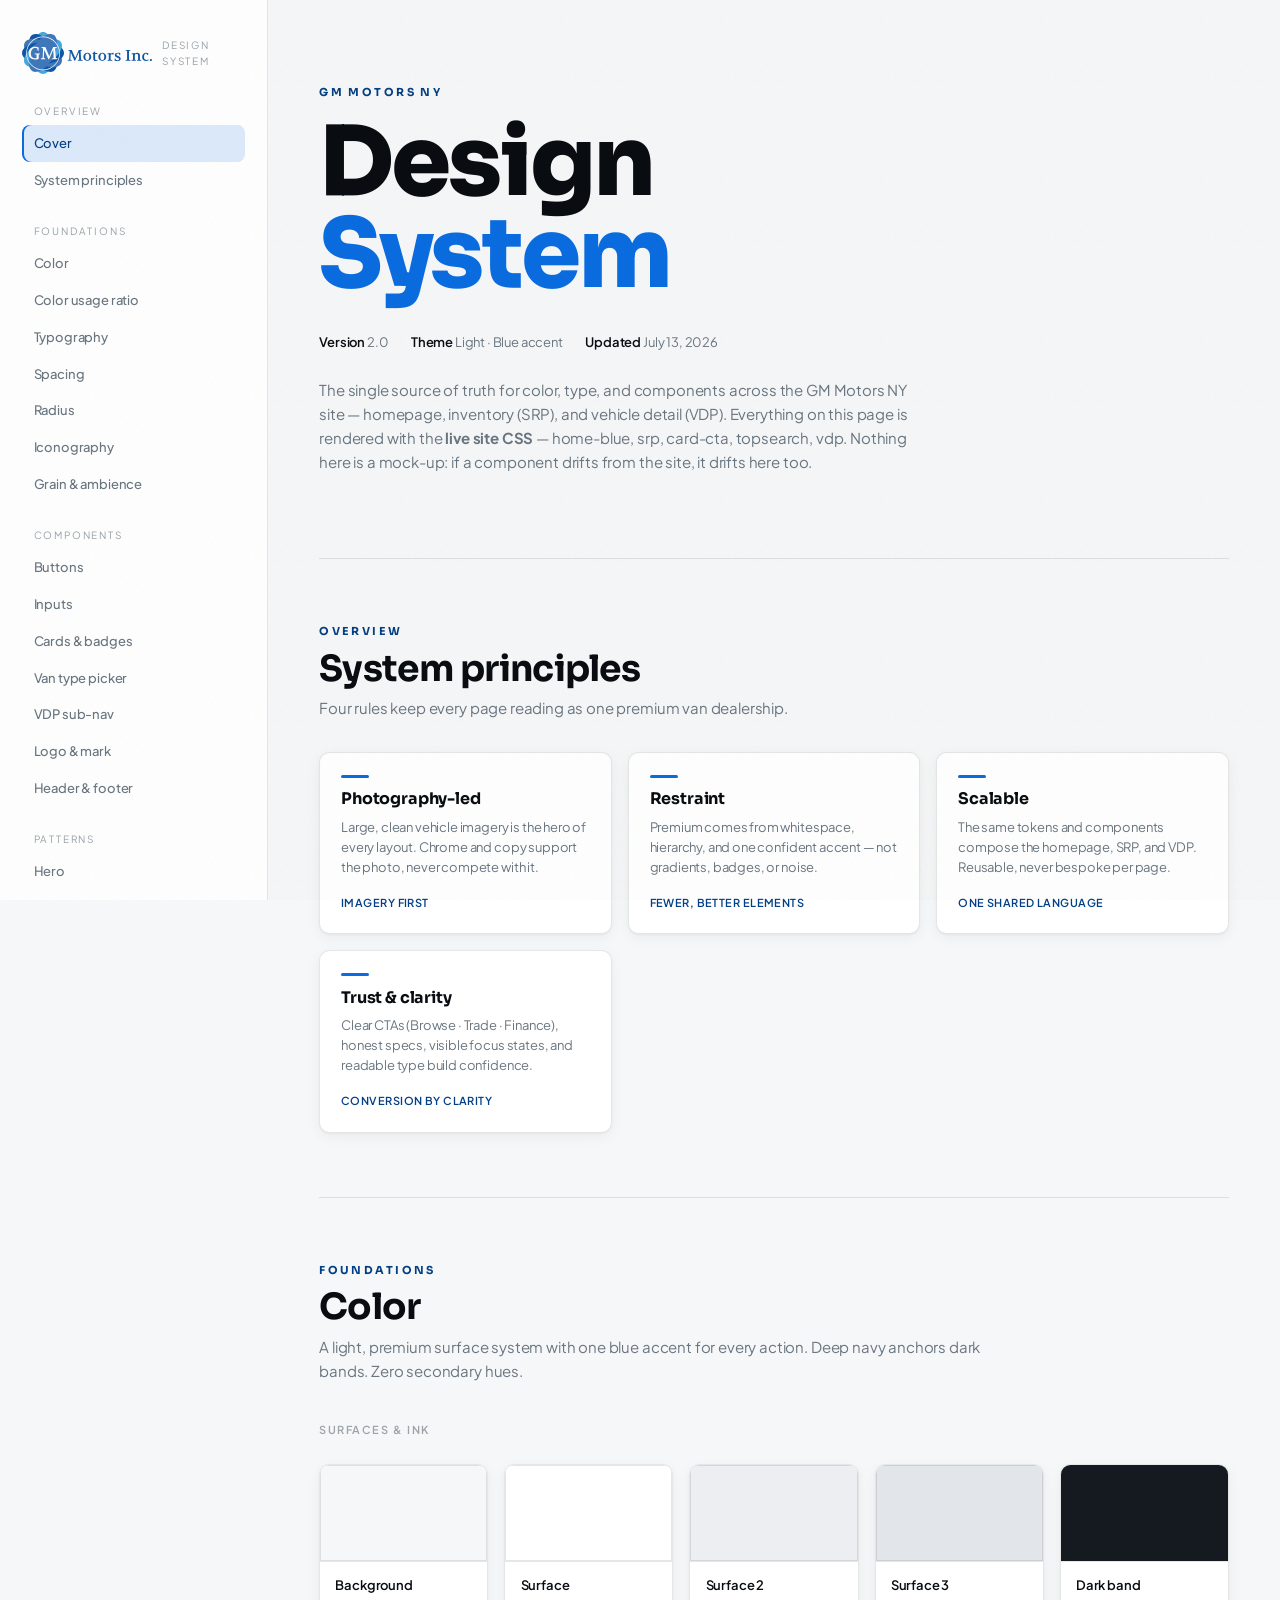
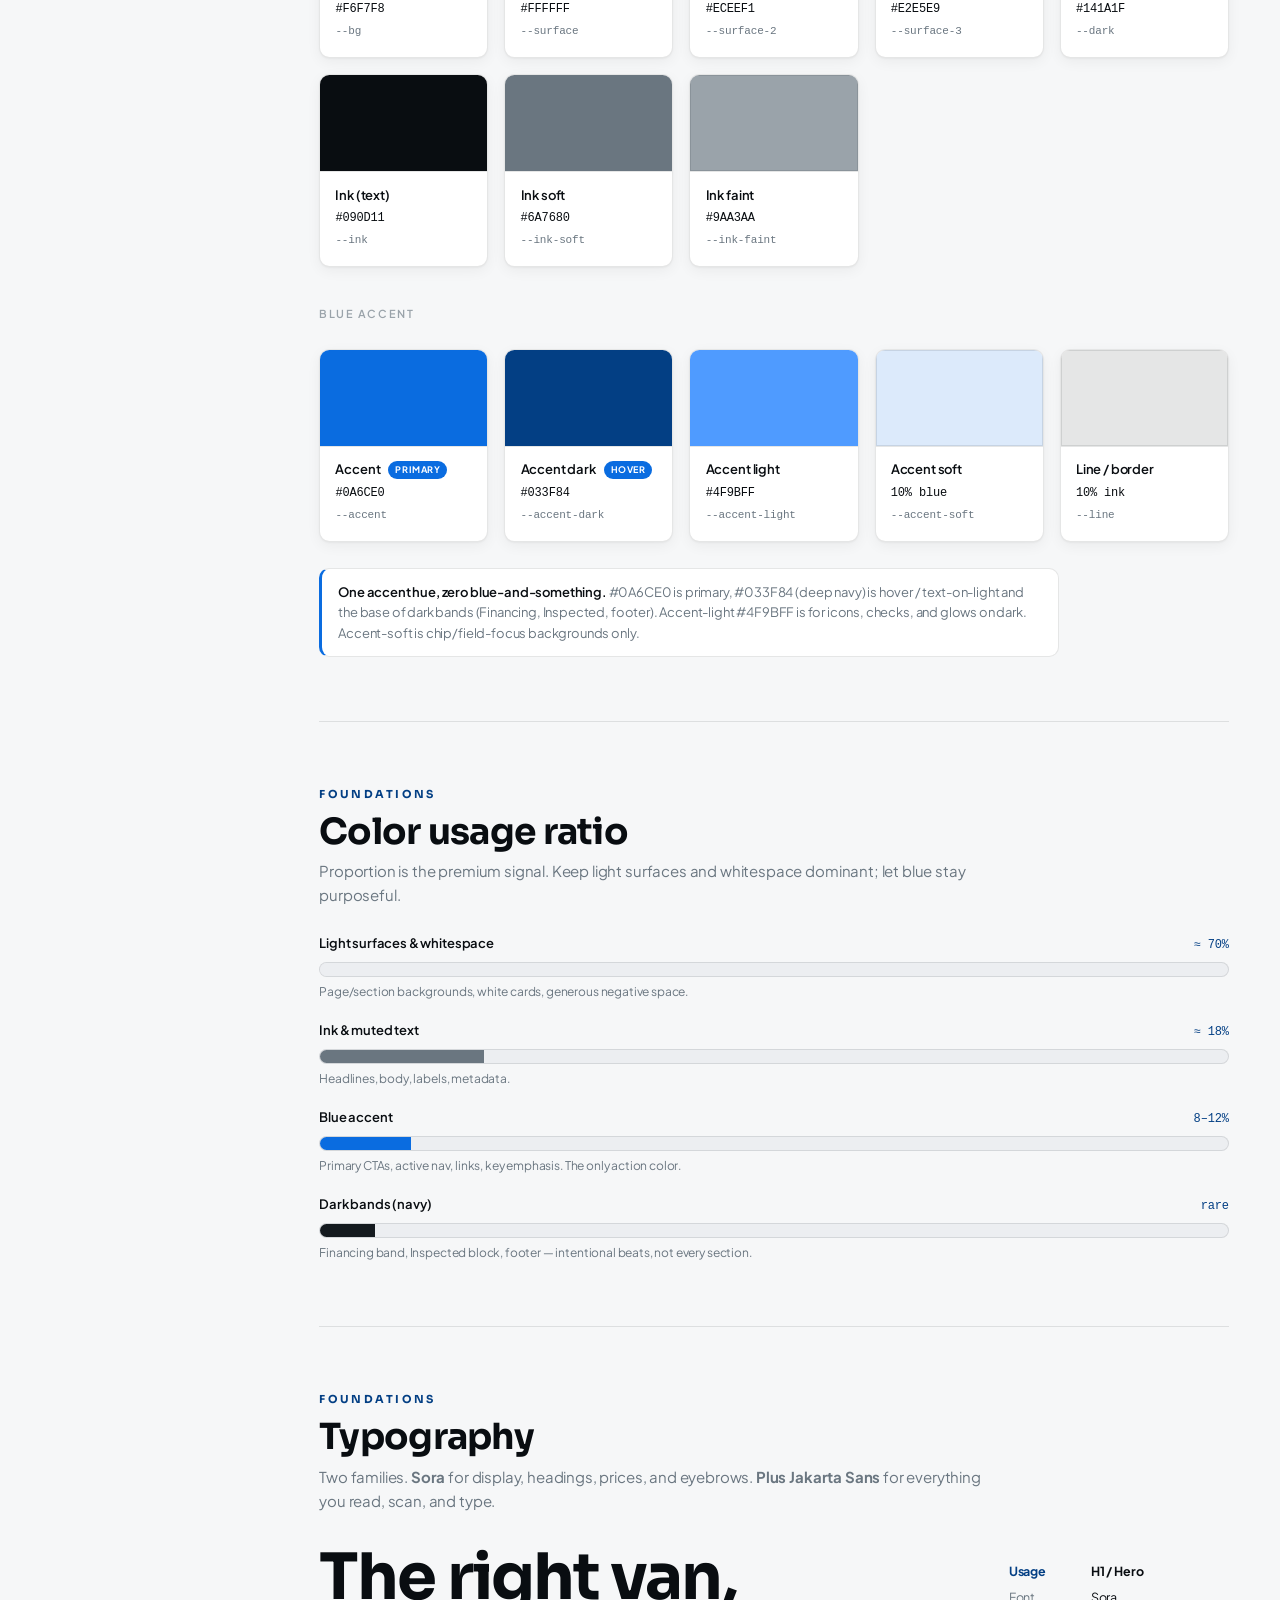
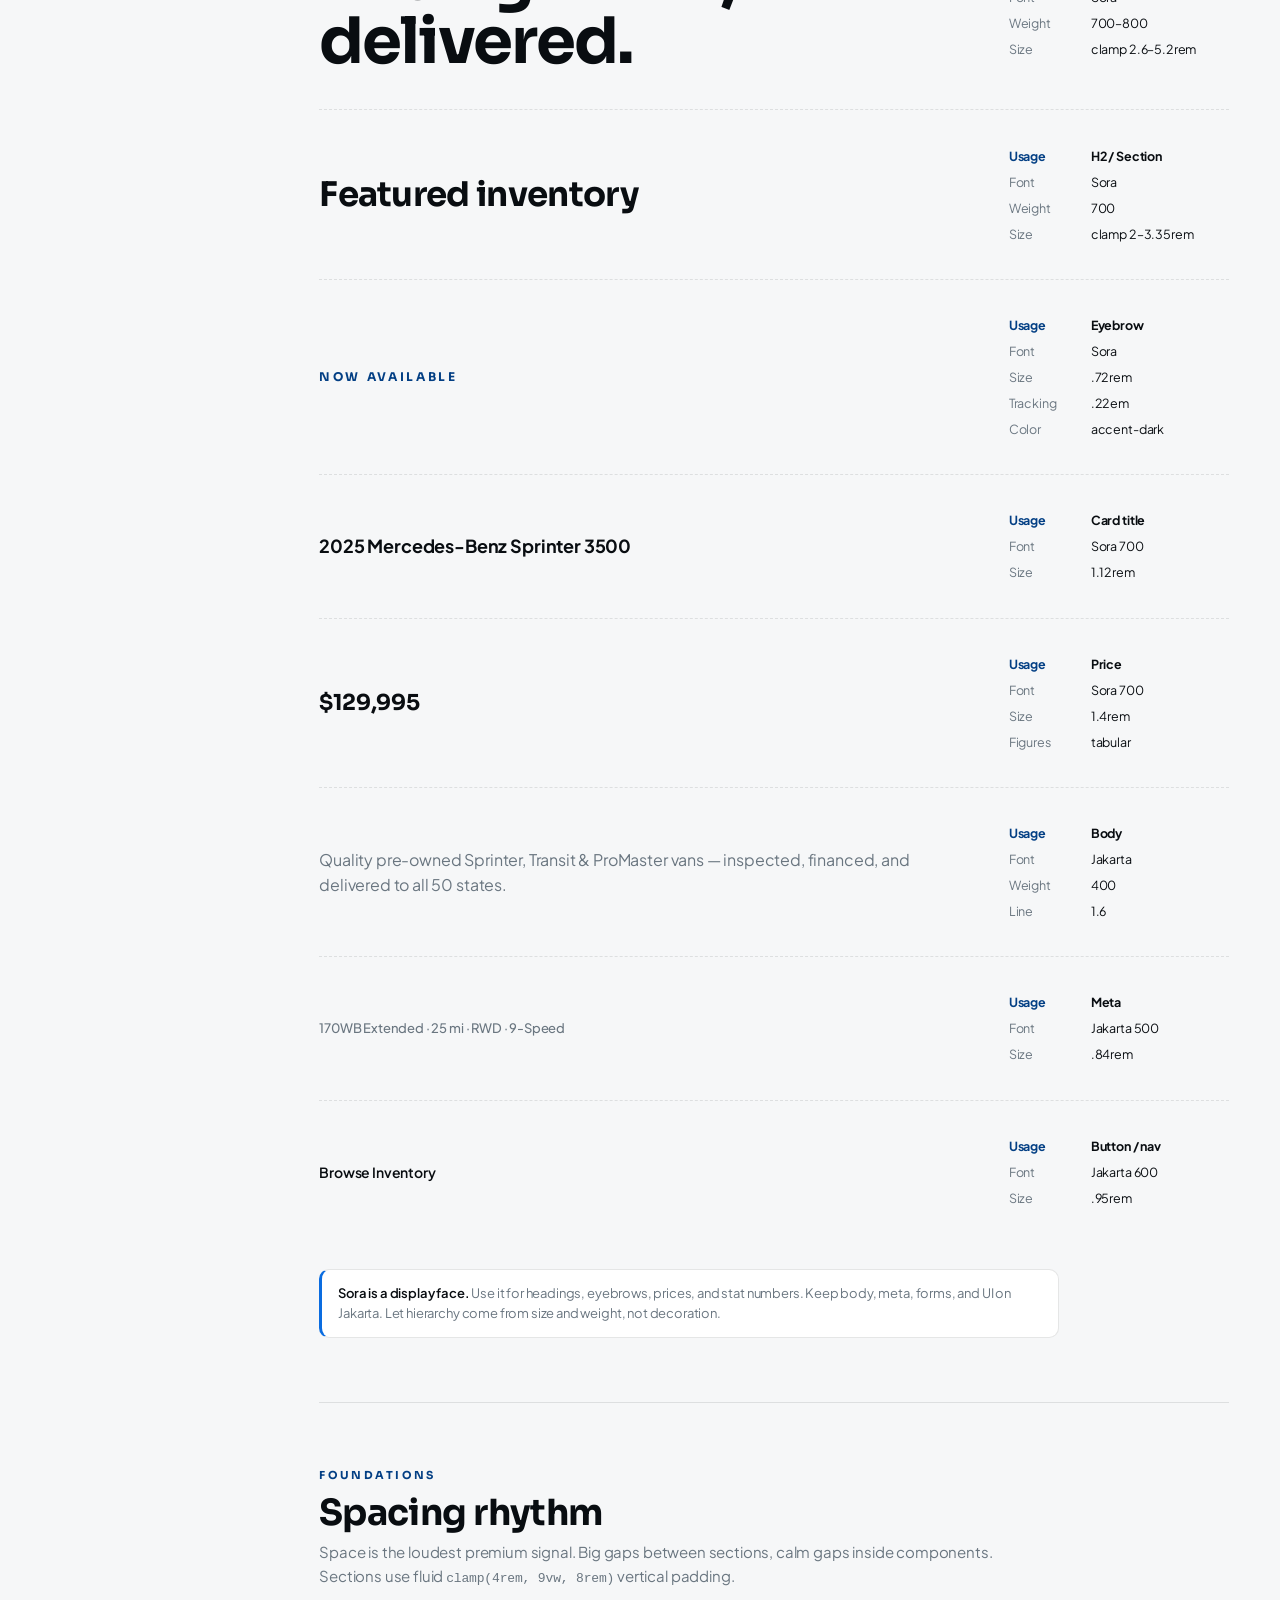
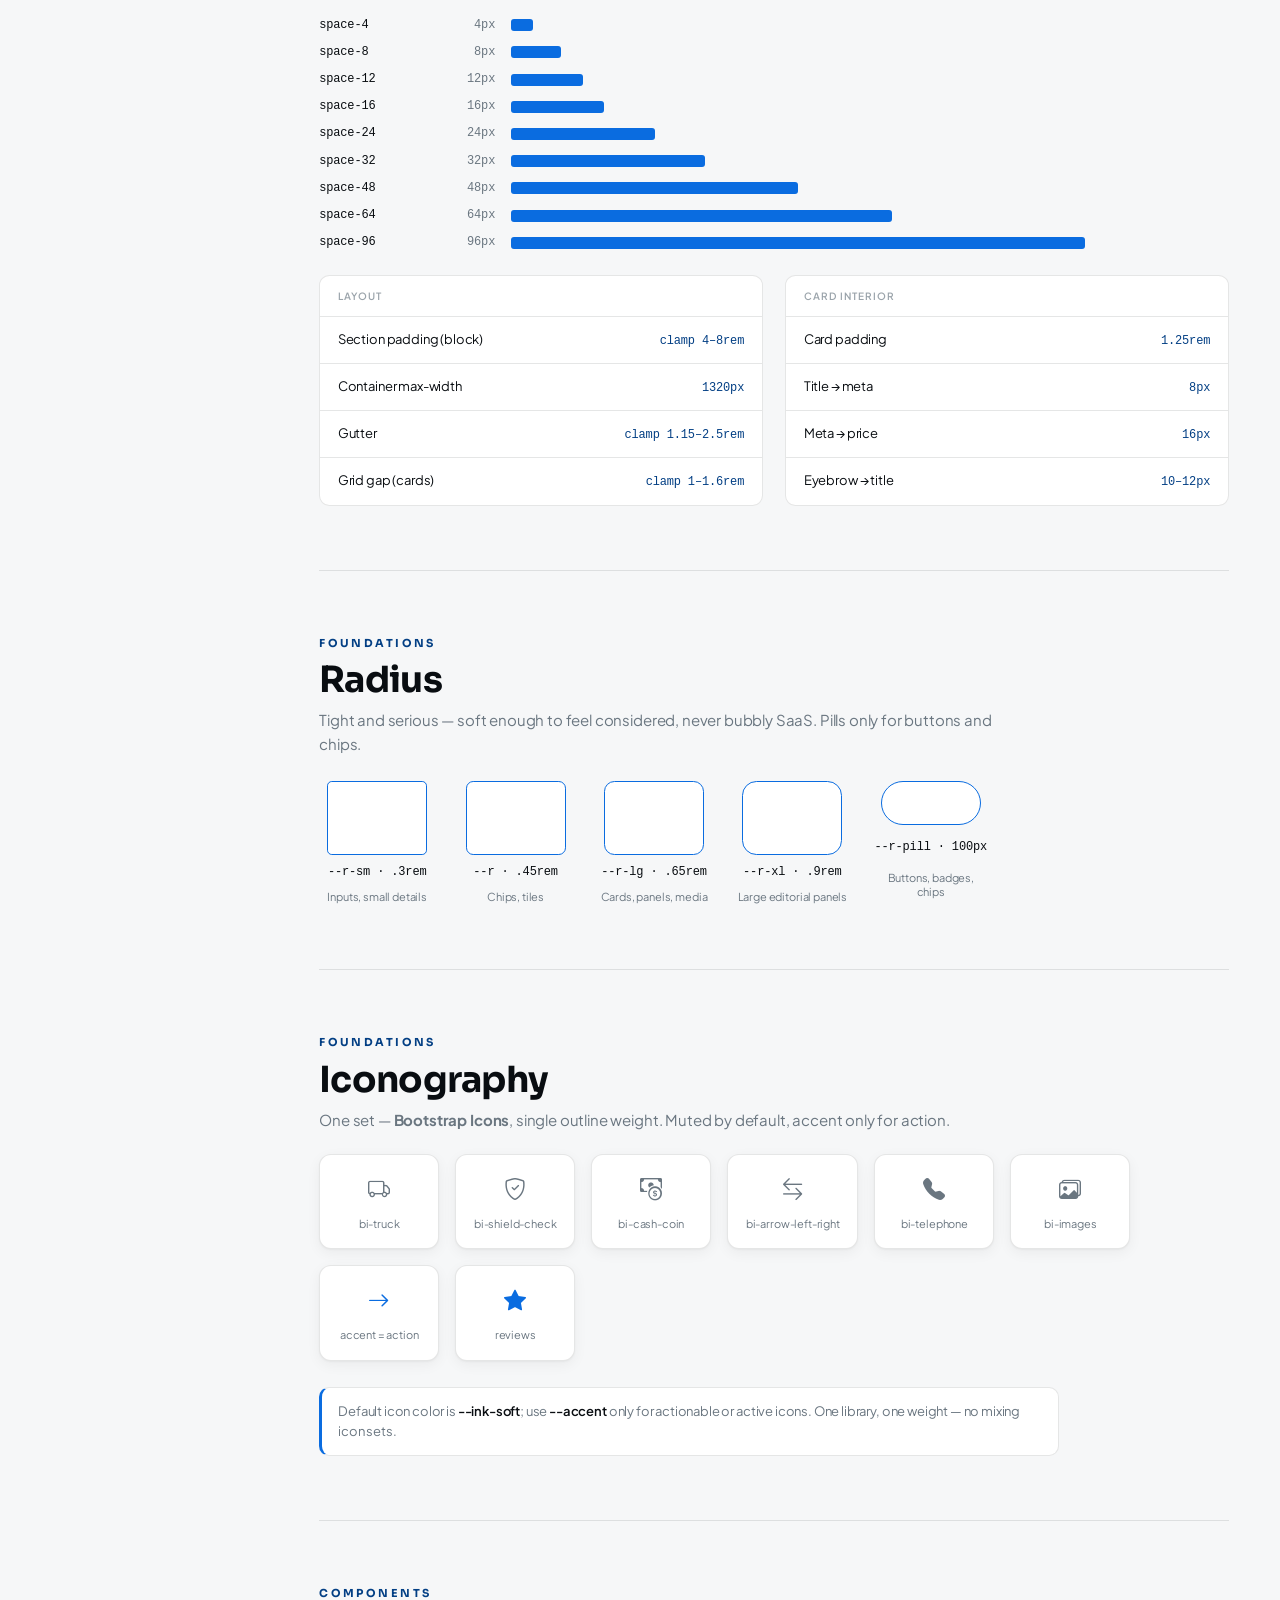
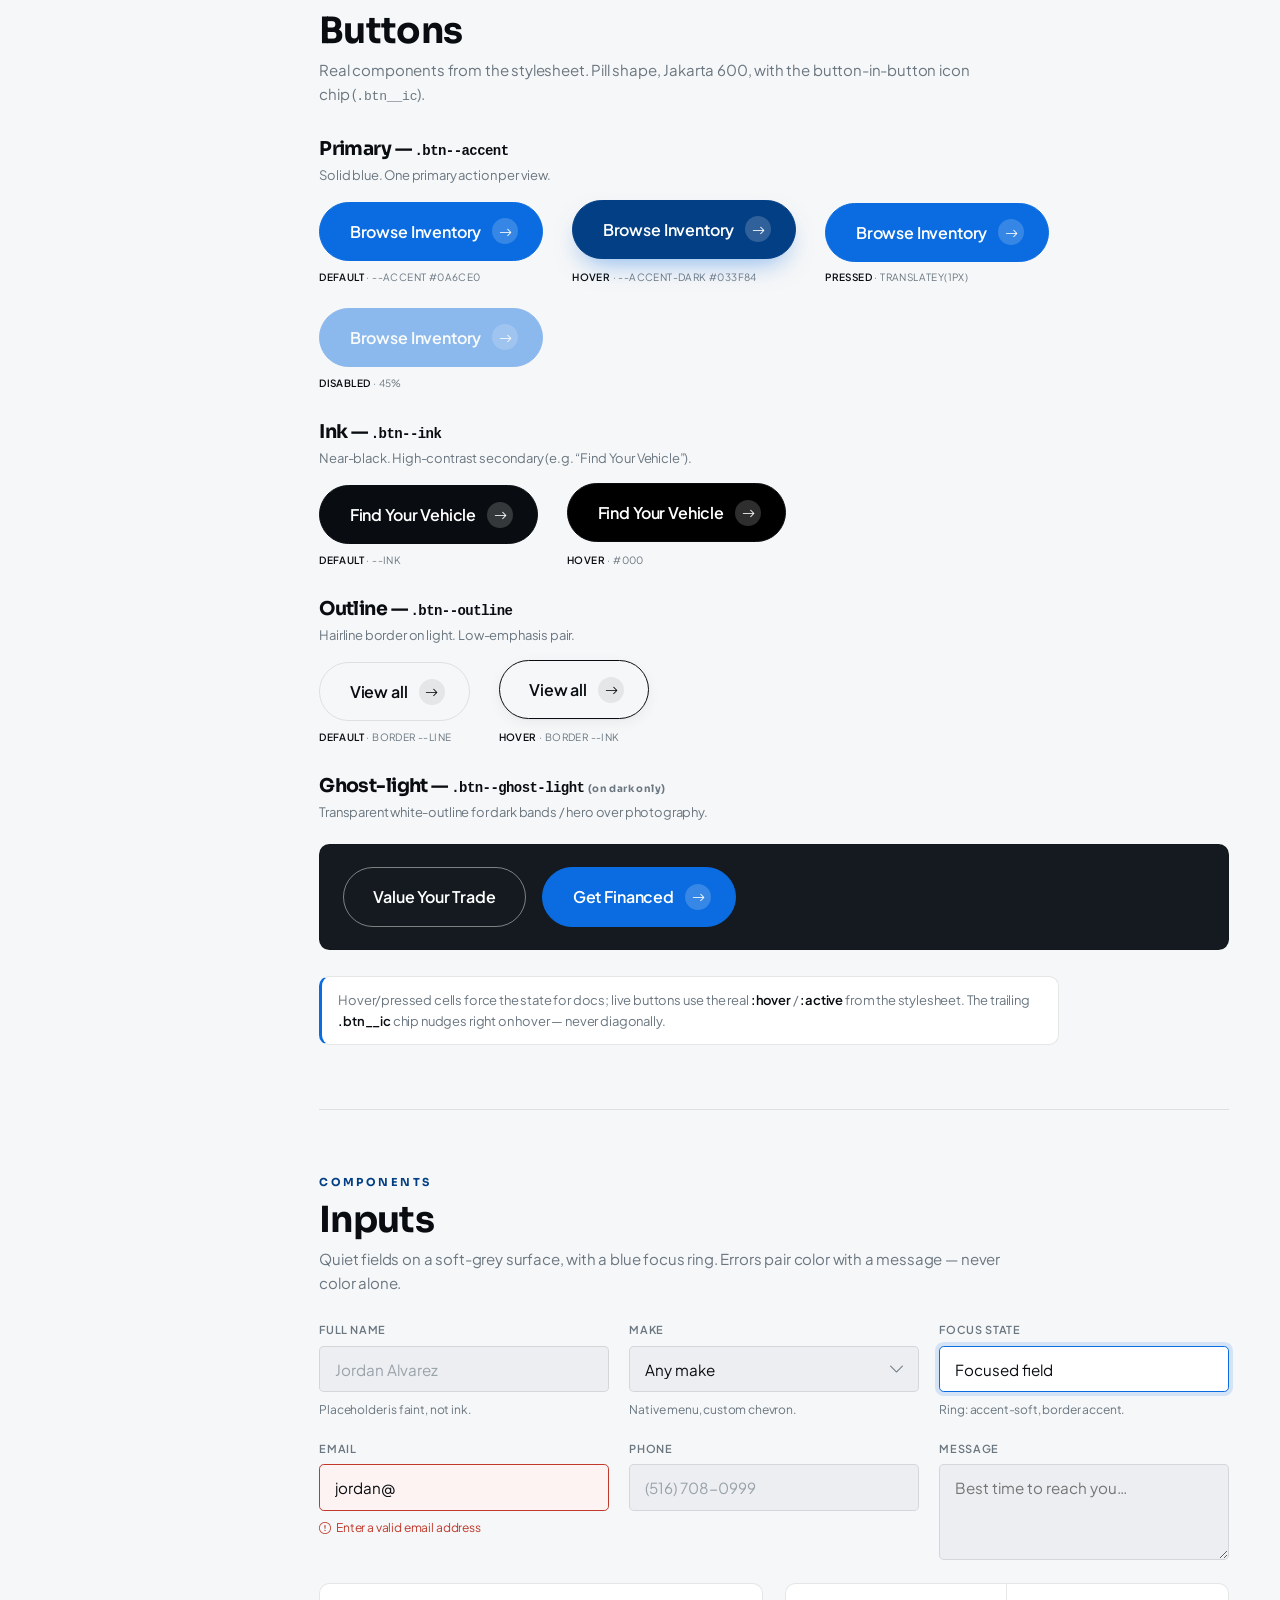
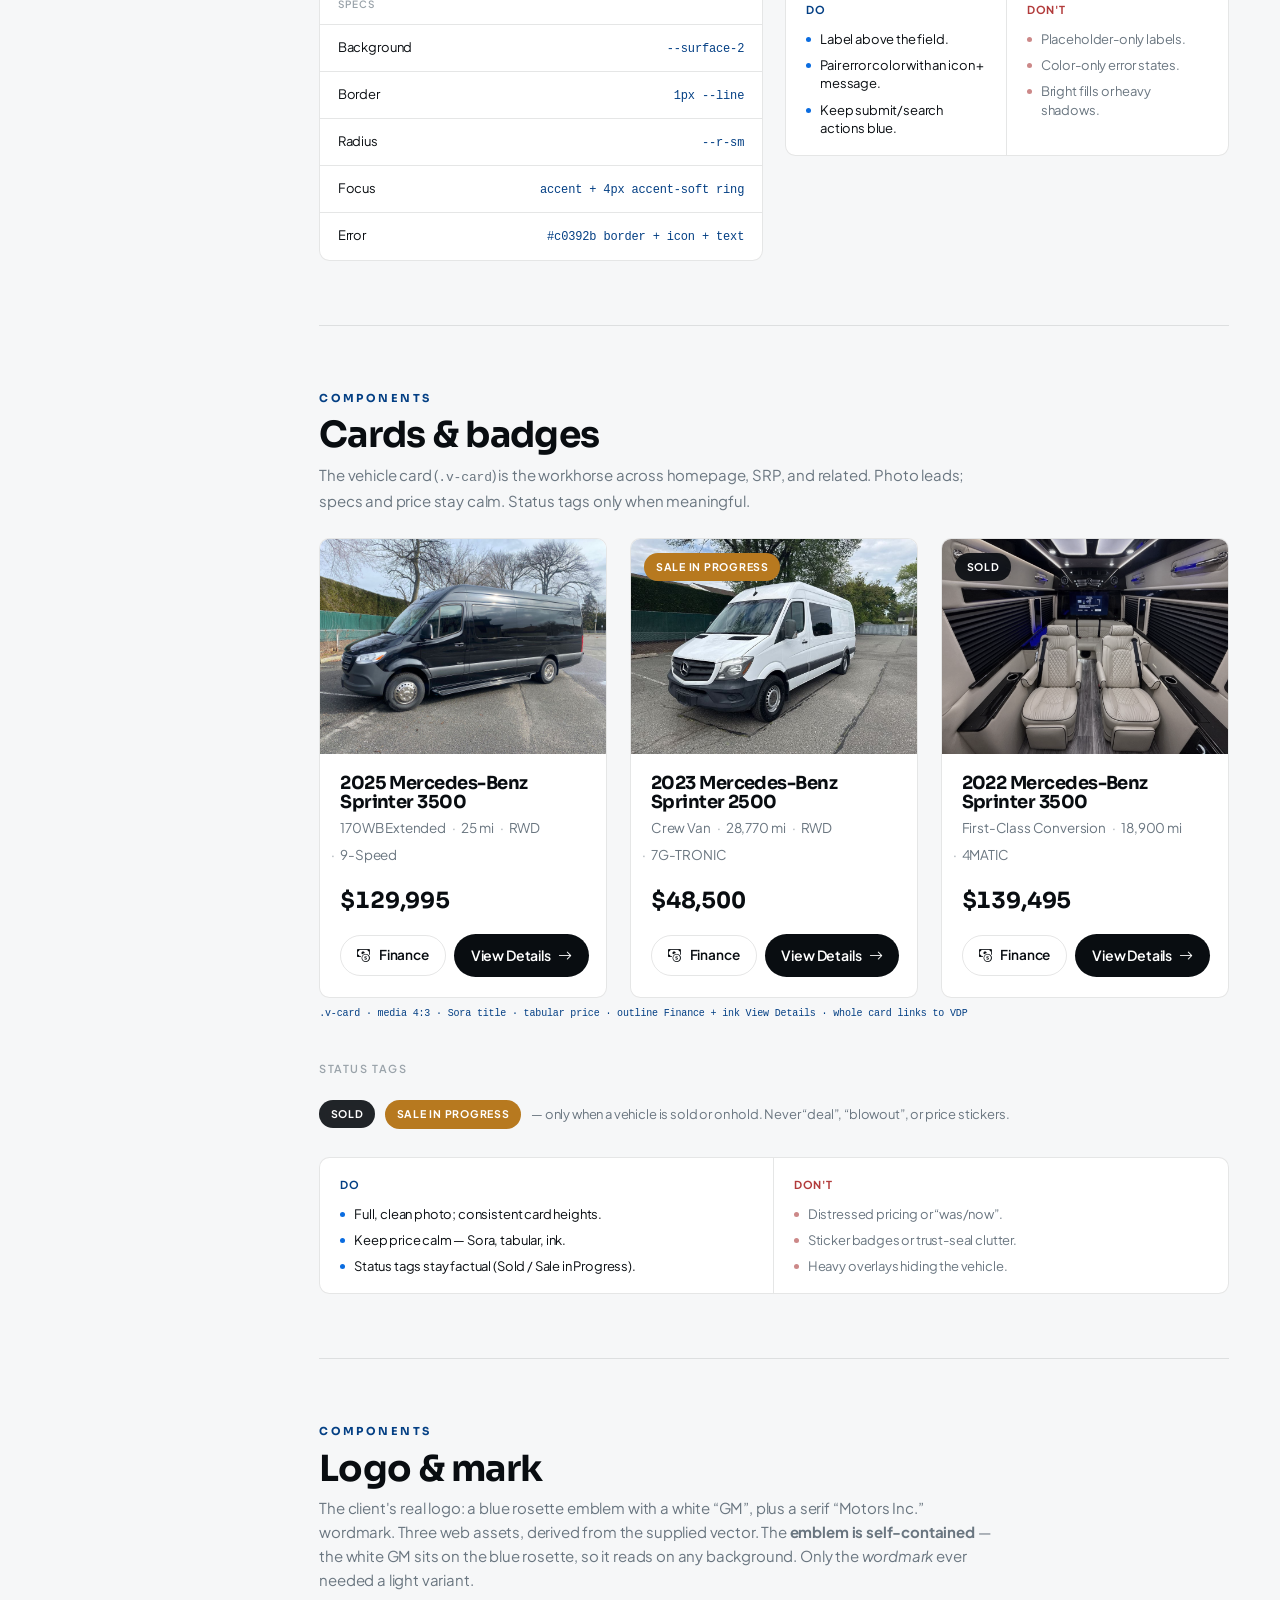
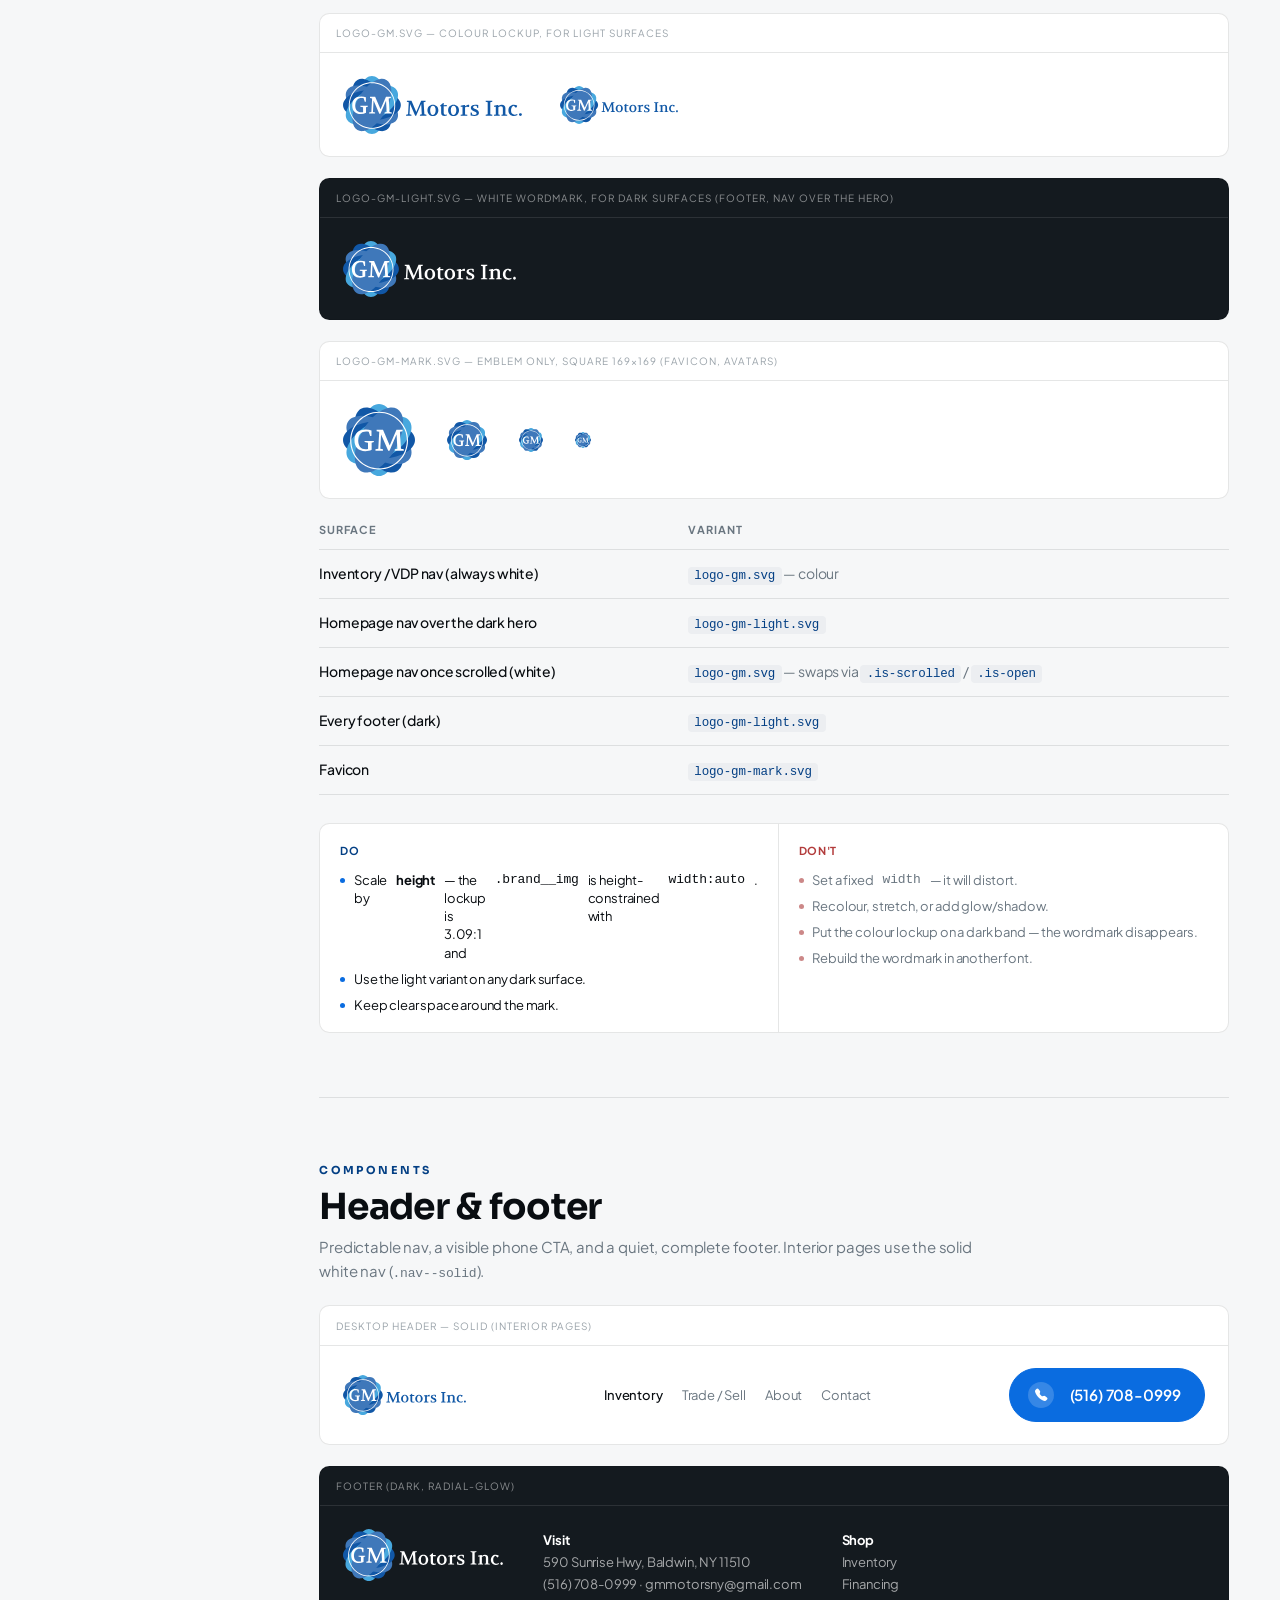
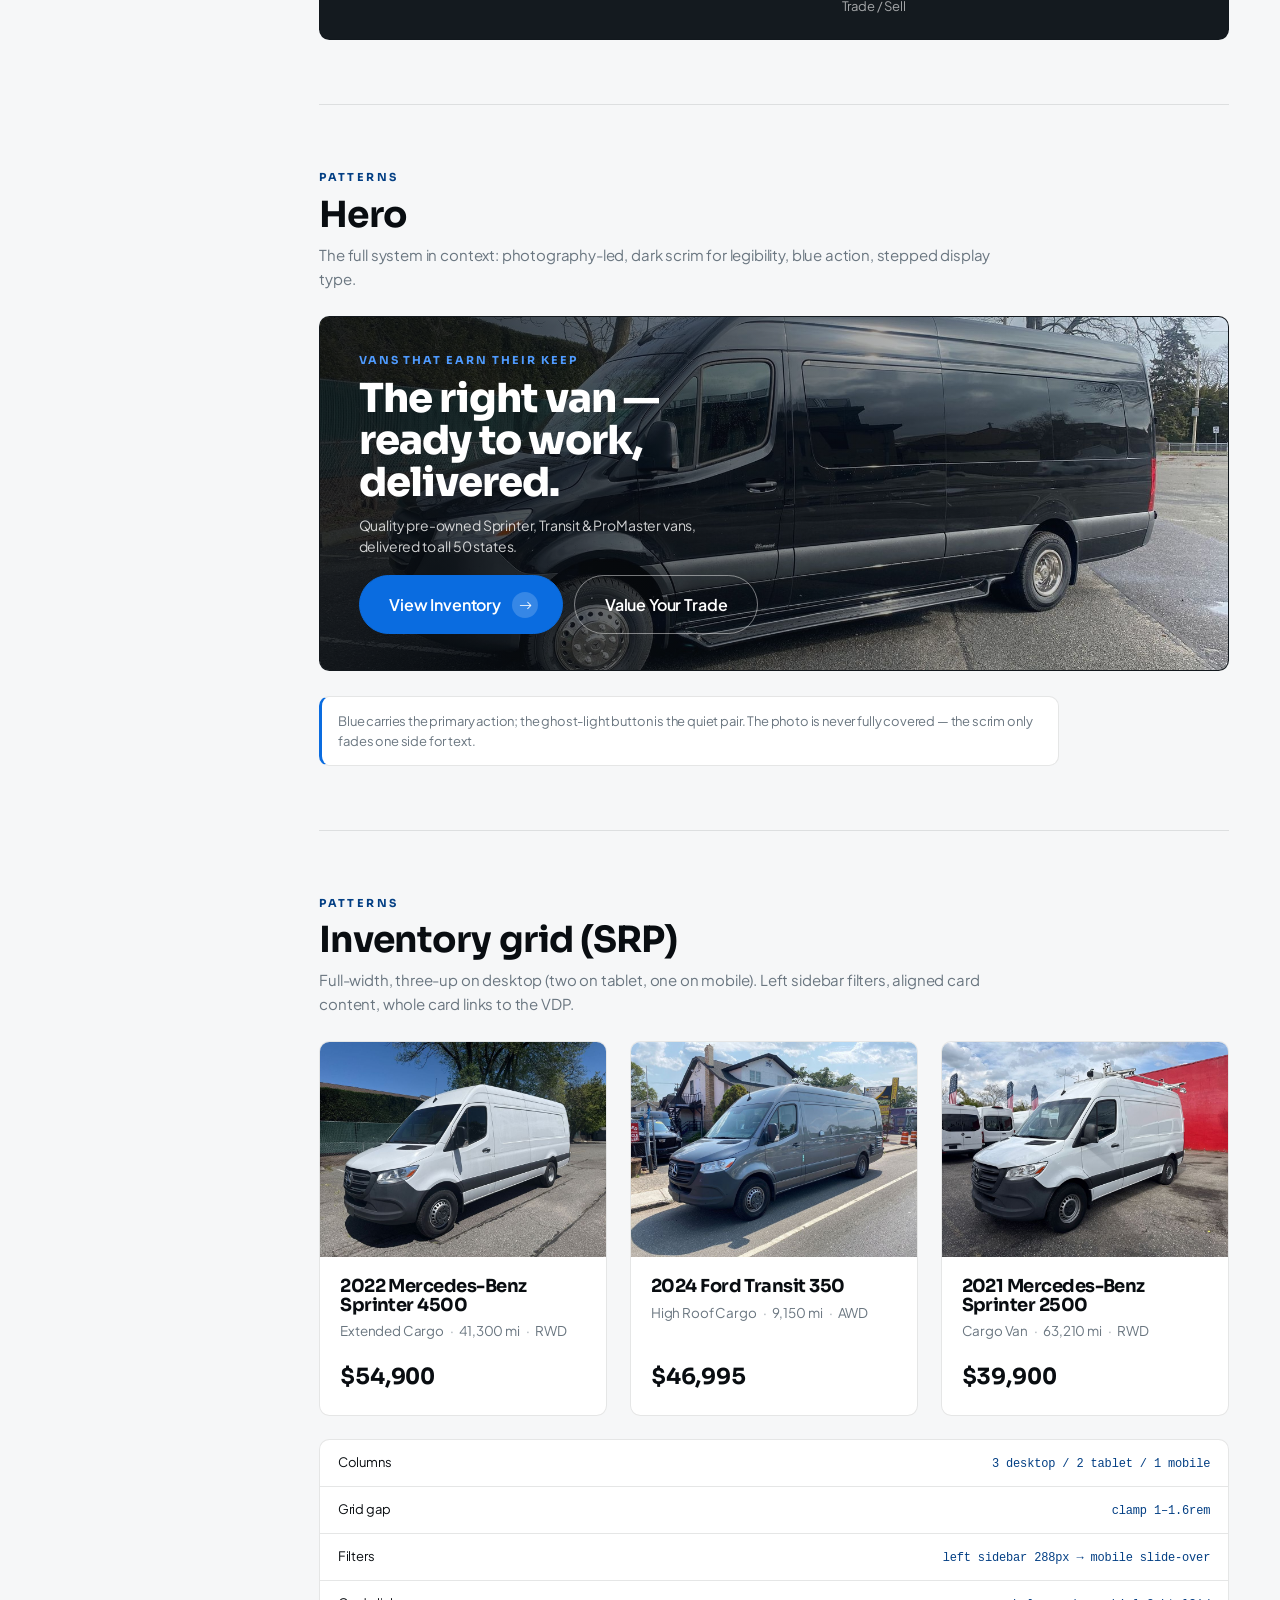
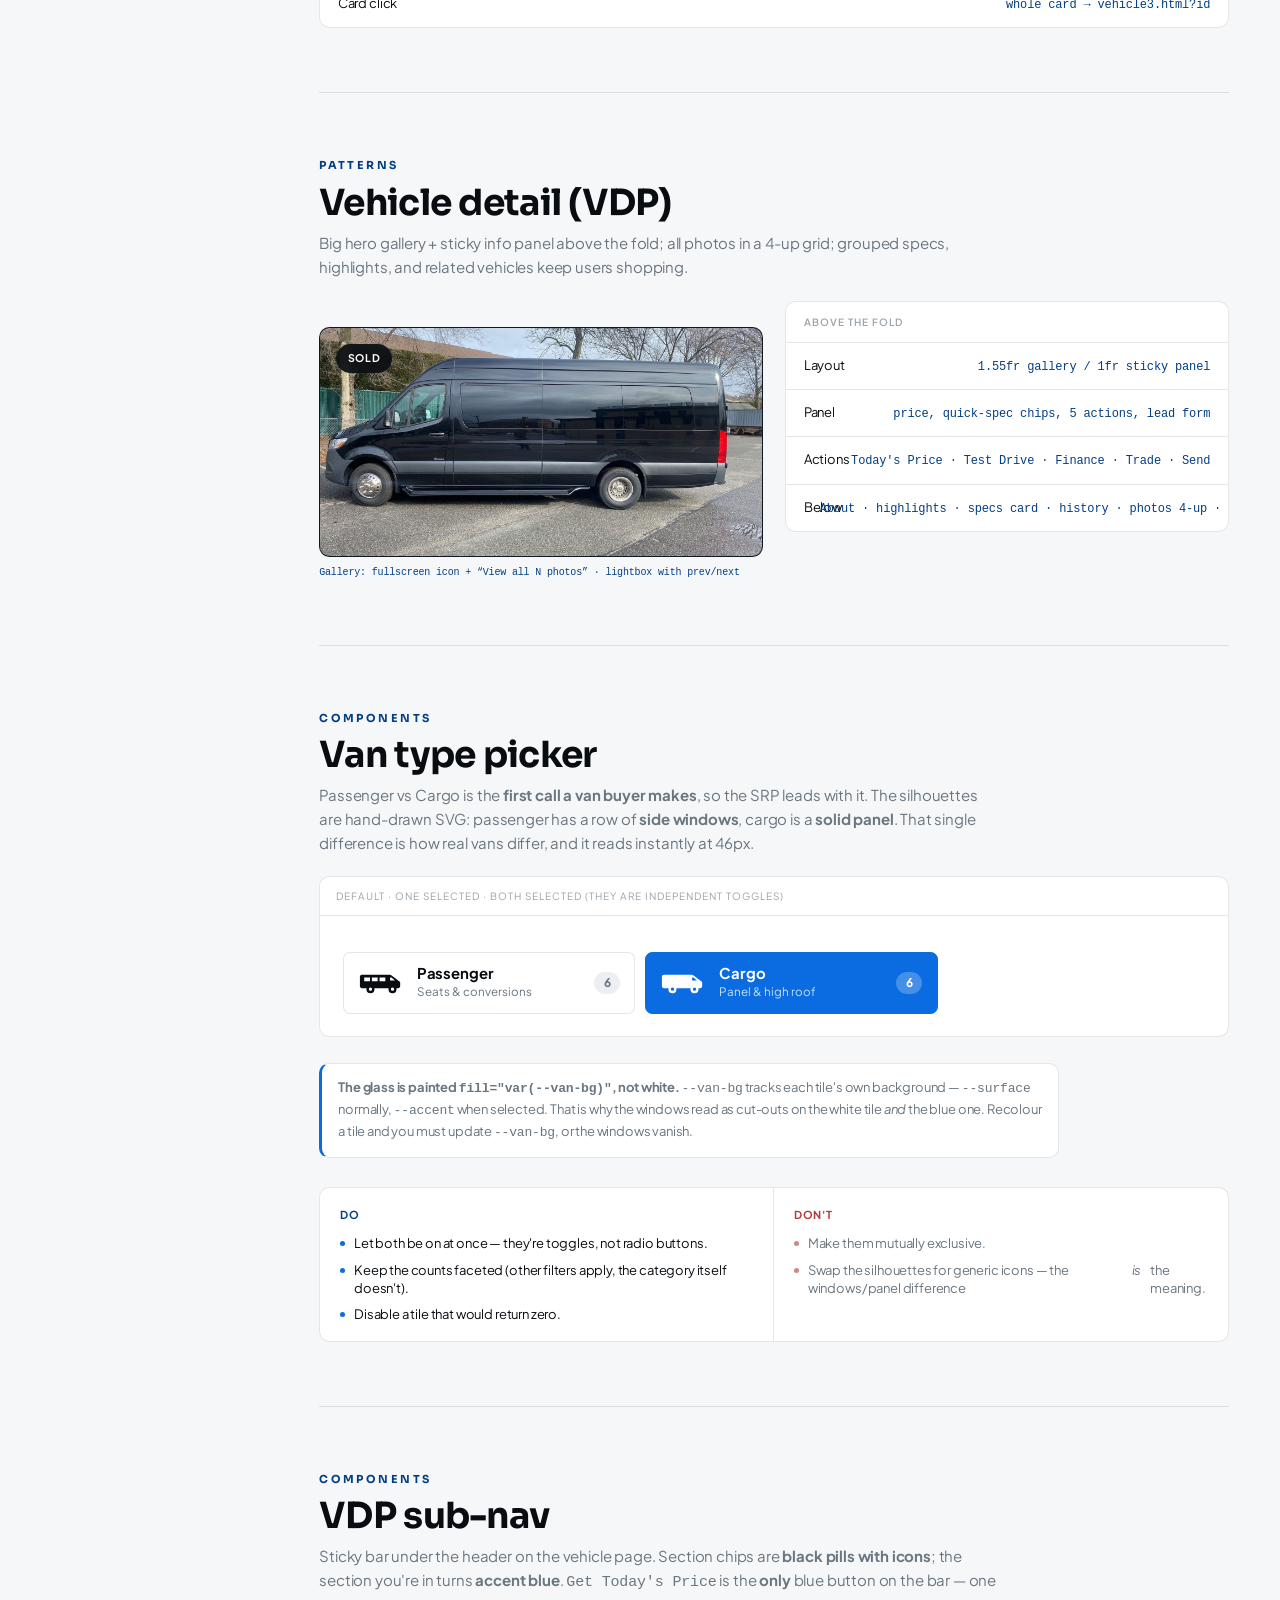
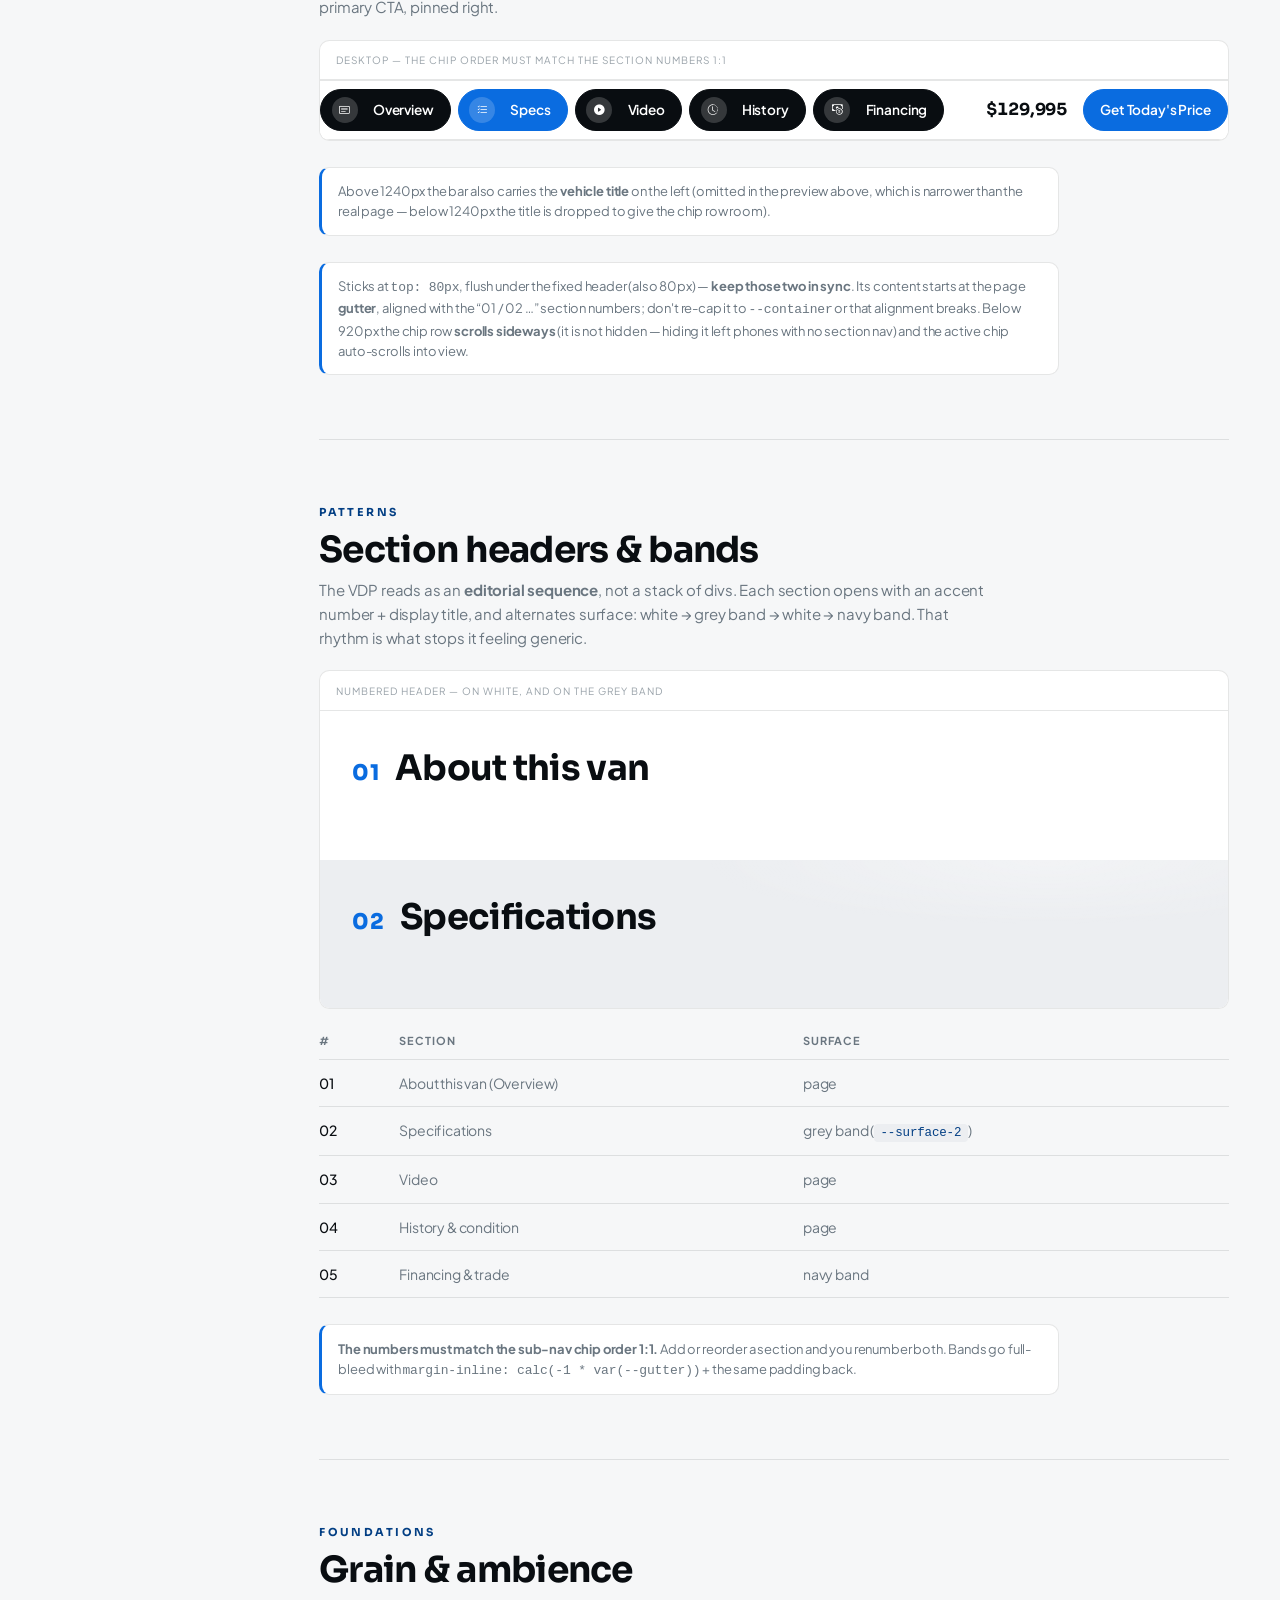
==== commit 70436b17: "Bring back design.html, rebuilt as the design system for #3 (v2.0) I deleted this in the cleanup bec" ====
--- a/design.html
+++ b/design.html
@@ -3,18 +3,22 @@
 <head>
   <meta charset="UTF-8" />
   <meta name="viewport" content="width=device-width, initial-scale=1.0" />
-  <title>GM Motors NY — Design System v1.0</title>
+  <title>GM Motors NY — Design System v2.0</title>
   <meta name="theme-color" content="#0A6CE0" />
-  <link rel="icon" href="data:image/svg+xml,%3Csvg xmlns='http://www.w3.org/2000/svg' viewBox='0 0 64 64'%3E%3Crect width='64' height='64' rx='16' fill='%230A6CE0'/%3E%3Ctext x='32' y='43' font-family='Sora,Arial,sans-serif' font-size='27' font-weight='800' letter-spacing='-1.5' fill='%23ffffff' text-anchor='middle'%3EGM%3C/text%3E%3C/svg%3E" />
+  <link rel="icon" href="assets/img/logo-gm-mark.svg" />
 
   <link rel="preconnect" href="https://fonts.googleapis.com" />
   <link rel="preconnect" href="https://fonts.gstatic.com" crossorigin />
   <link href="https://fonts.googleapis.com/css2?family=Plus+Jakarta+Sans:wght@400;500;600;700;800&family=Sora:wght@600;700;800&display=swap" rel="stylesheet" />
   <link href="https://cdn.jsdelivr.net/npm/bootstrap-icons@1.13.1/font/bootstrap-icons.min.css" rel="stylesheet" />
 
-  <!-- The REAL project stylesheets — tokens + components pulled live from here -->
+  <!-- The REAL project stylesheets — every component below is rendered with the
+       live site CSS, not a copy. If it drifts, this page shows it. -->
   <link rel="stylesheet" href="css/home-blue.css" />
   <link rel="stylesheet" href="css/srp.css" />
+  <link rel="stylesheet" href="css/card-cta.css" />
+  <link rel="stylesheet" href="css/topsearch.css" />
+  <link rel="stylesheet" href="css/vdp.css" />
 
   <!-- Page-only layout, prefixed .ds- so it never touches site styles -->
   <style>
@@ -35,6 +39,11 @@
     .ds-sidebar { position: sticky; top: 0; align-self: start; height: 100vh; overflow-y: auto; border-right: 1px solid var(--line); padding: 2rem 1.35rem; background: var(--surface); }
     .ds-brand { display: flex; align-items: center; gap: .65rem; margin-bottom: 1.8rem; }
     .ds-brand img { height: 42px; width: auto; display: block; }
+    .ds-table { width: 100%; border-collapse: collapse; margin-top: 1.4rem; font-size: 14px; }
+    .ds-table th { text-align: left; font-weight: 700; font-size: 11px; letter-spacing: .09em; text-transform: uppercase; color: var(--ink-soft); padding: 0 1rem .6rem 0; border-bottom: 1px solid var(--line); }
+    .ds-table td { padding: .75rem 1rem .75rem 0; border-bottom: 1px solid var(--line); vertical-align: top; color: var(--ink-soft); }
+    .ds-table td:first-child { color: var(--ink); font-weight: 500; }
+    .ds-table code { font-family: ui-monospace, SFMono-Regular, Menlo, monospace; font-size: 12.5px; background: var(--surface-2); padding: .12rem .4rem; border-radius: 4px; color: var(--accent-dark); }
     .ds-brand .sub { font-size: 10px; letter-spacing: .18em; text-transform: uppercase; color: var(--ink-faint); }
     .ds-nav-label { font-size: 10px; letter-spacing: .18em; text-transform: uppercase; color: var(--ink-faint); margin: 1.5rem 0 .4rem .75rem; }
     .ds-nav a { display: block; padding: .5rem .75rem; border-radius: 8px; color: var(--ink-soft); font-size: 13px; font-weight: 500; transition: background-color .2s var(--ease), color .2s var(--ease); }
@@ -223,13 +232,13 @@
     }
   </style>
 </head>
-<body>
+<body class="has-texture">
   <div class="ds-shell">
 
     <!-- ============================ SIDEBAR ============================ -->
     <aside class="ds-sidebar">
       <div class="ds-brand">
-        <img src="assets/img/logo-blue.svg" alt="GM Motors NY" />
+        <img src="assets/img/logo-gm.svg" alt="GM Motors NY" />
         <span class="sub">Design<br />System</span>
       </div>
       <nav class="ds-nav" aria-label="Design system sections">
@@ -243,16 +252,20 @@
         <a href="#spacing">Spacing</a>
         <a href="#radius">Radius</a>
         <a href="#icons">Iconography</a>
+        <a href="#texture">Grain &amp; ambience</a>
         <p class="ds-nav-label">Components</p>
         <a href="#buttons">Buttons</a>
         <a href="#inputs">Inputs</a>
         <a href="#cards">Cards &amp; badges</a>
+        <a href="#bodypick">Van type picker</a>
+        <a href="#subnav">VDP sub-nav</a>
         <a href="#logo">Logo &amp; mark</a>
         <a href="#chrome">Header &amp; footer</a>
         <p class="ds-nav-label">Patterns</p>
         <a href="#hero">Hero</a>
         <a href="#inventory">Inventory grid</a>
         <a href="#vdp">Vehicle detail</a>
+        <a href="#sections">Section headers &amp; bands</a>
         <p class="ds-nav-label">Quality</p>
         <a href="#voice">Content voice</a>
         <a href="#qa">Pattern QA</a>
@@ -267,11 +280,11 @@
         <p class="ds-eyebrow">GM Motors NY</p>
         <h1 class="ds-cover__title">Design<br /><span class="accent">System</span></h1>
         <div class="ds-cover__meta">
-          <span><b>Version</b> 1.0</span>
+          <span><b>Version</b> 2.0</span>
           <span><b>Theme</b> Light · Blue accent</span>
-          <span><b>Updated</b> July 2, 2026</span>
-        </div>
-        <p class="ds-cover__note">The single source of truth for color, type, and components across the GM Motors NY site — homepage, inventory (SRP), and vehicle detail (VDP). Tokens and components on this page are pulled live from <b>css/home-blue.css</b> and <b>css/srp.css</b>.</p>
+          <span><b>Updated</b> July 13, 2026</span>
+        </div>
+        <p class="ds-cover__note">The single source of truth for color, type, and components across the GM Motors NY site — homepage, inventory (SRP), and vehicle detail (VDP). Everything on this page is rendered with the <b>live site CSS</b> — home-blue, srp, card-cta, topsearch, vdp. Nothing here is a mock-up: if a component drifts from the site, it drifts here too.</p>
       </section>
 
       <!-- PRINCIPLES -->
@@ -544,21 +557,45 @@
       <section id="logo" class="ds-section">
         <p class="ds-eyebrow">Components</p>
         <h2 class="ds-h2">Logo &amp; mark</h2>
-        <p class="ds-lead">The GM badge + “MOTORS NY” wordmark. Blue on light, blue badge with white “GM” and a navy gradient. An identity mark, not decoration.</p>
+        <p class="ds-lead">The client's real logo: a blue rosette emblem with a white “GM”, plus a serif “Motors Inc.” wordmark. Three web assets, derived from the supplied vector. The <b>emblem is self-contained</b> — the white GM sits on the blue rosette, so it reads on any background. Only the <i>wordmark</i> ever needed a light variant.</p>
+
         <div class="ds-preview">
-          <div class="ds-preview__label">On light surface</div>
+          <div class="ds-preview__label">logo-gm.svg — colour lockup, for light surfaces</div>
           <div class="ds-preview__body" style="display:flex;align-items:center;gap:2.4rem;flex-wrap:wrap">
-            <img src="assets/img/logo-blue.svg" alt="GM Motors NY" style="height:56px" />
-            <img src="assets/img/logo-blue.svg" alt="" style="height:38px" />
-          </div>
-        </div>
+            <img src="assets/img/logo-gm.svg" alt="GM Motors NY" style="height:58px" />
+            <img src="assets/img/logo-gm.svg" alt="" style="height:38px" />
+          </div>
+        </div>
+
         <div class="ds-preview dark">
-          <div class="ds-preview__label">On dark band</div>
-          <div class="ds-preview__body"><img src="assets/img/logo-blue.svg" alt="GM Motors NY" style="height:52px" /></div>
-        </div>
+          <div class="ds-preview__label">logo-gm-light.svg — white wordmark, for dark surfaces (footer, nav over the hero)</div>
+          <div class="ds-preview__body"><img src="assets/img/logo-gm-light.svg" alt="GM Motors NY" style="height:56px" /></div>
+        </div>
+
+        <div class="ds-preview">
+          <div class="ds-preview__label">logo-gm-mark.svg — emblem only, square 169×169 (favicon, avatars)</div>
+          <div class="ds-preview__body" style="display:flex;align-items:center;gap:2rem;flex-wrap:wrap">
+            <img src="assets/img/logo-gm-mark.svg" alt="" style="height:72px" />
+            <img src="assets/img/logo-gm-mark.svg" alt="" style="height:40px" />
+            <img src="assets/img/logo-gm-mark.svg" alt="" style="height:24px" />
+            <img src="assets/img/logo-gm-mark.svg" alt="" style="height:16px" />
+          </div>
+        </div>
+
+        <table class="ds-table">
+          <thead><tr><th>Surface</th><th>Variant</th></tr></thead>
+          <tbody>
+            <tr><td>Inventory / VDP nav (always white)</td><td><code>logo-gm.svg</code> — colour</td></tr>
+            <tr><td>Homepage nav over the dark hero</td><td><code>logo-gm-light.svg</code></td></tr>
+            <tr><td>Homepage nav once scrolled (white)</td><td><code>logo-gm.svg</code> — swaps via <code>.is-scrolled</code> / <code>.is-open</code></td></tr>
+            <tr><td>Every footer (dark)</td><td><code>logo-gm-light.svg</code></td></tr>
+            <tr><td>Favicon</td><td><code>logo-gm-mark.svg</code></td></tr>
+          </tbody>
+        </table>
+
         <div class="ds-rule"><div class="ds-dd">
-          <div class="do"><h5>Do</h5><ul><li>Keep clear space around the mark.</li><li>Use the SVG; scale by height (nav ≈ 48–58px).</li><li>Ensure contrast with the surface behind it.</li></ul></div>
-          <div class="dont"><h5>Don't</h5><ul><li>Recolor, stretch, or add glow/shadow.</li><li>Place over busy photography without contrast.</li><li>Rebuild the wordmark in another font.</li></ul></div>
+          <div class="do"><h5>Do</h5><ul><li>Scale by <b>height</b> — the lockup is 3.09:1 and <code>.brand__img</code> is height-constrained with <code>width:auto</code>.</li><li>Use the light variant on any dark surface.</li><li>Keep clear space around the mark.</li></ul></div>
+          <div class="dont"><h5>Don't</h5><ul><li>Set a fixed <code>width</code> — it will distort.</li><li>Recolour, stretch, or add glow/shadow.</li><li>Put the colour lockup on a dark band — the wordmark disappears.</li><li>Rebuild the wordmark in another font.</li></ul></div>
         </div></div>
       </section>
 
@@ -571,7 +608,7 @@
           <div class="ds-preview__label">Desktop header — solid (interior pages)</div>
           <div class="ds-preview__body">
             <div class="ds-mockhead">
-              <img src="assets/img/logo-blue.svg" alt="GM Motors NY" />
+              <img src="assets/img/logo-gm.svg" alt="GM Motors NY" />
               <nav class="ds-mocknav"><span class="on">Inventory</span><span>Trade / Sell</span><span>About</span><span>Contact</span></nav>
               <a class="btn btn--accent"><span class="btn__ic btn__ic--lead"><i class="bi bi-telephone-fill"></i></span> (516) 708-0999</a>
             </div>
@@ -581,7 +618,7 @@
           <div class="ds-preview__label">Footer (dark, radial-glow)</div>
           <div class="ds-preview__body">
             <div style="display:flex;flex-wrap:wrap;gap:2.5rem;align-items:flex-start">
-              <img src="assets/img/logo-blue.svg" alt="GM Motors NY" style="height:52px" />
+              <img src="assets/img/logo-gm-light.svg" alt="GM Motors NY" style="height:52px" />
               <div style="color:rgba(255,255,255,.62);font-size:13px;line-height:1.7"><b style="color:#fff">Visit</b><br>590 Sunrise Hwy, Baldwin, NY 11510<br>(516) 708-0999 · gmmotorsny@gmail.com</div>
               <div style="color:rgba(255,255,255,.62);font-size:13px;line-height:1.7"><b style="color:#fff">Shop</b><br>Inventory<br>Financing<br>Trade / Sell</div>
             </div>
@@ -624,7 +661,7 @@
           <div><span class="k">Columns</span><span class="v">3 desktop / 2 tablet / 1 mobile</span></div>
           <div><span class="k">Grid gap</span><span class="v">clamp 1–1.6rem</span></div>
           <div><span class="k">Filters</span><span class="v">left sidebar 288px → mobile slide-over</span></div>
-          <div><span class="k">Card click</span><span class="v">whole card → vehicle.html?id</span></div>
+          <div><span class="k">Card click</span><span class="v">whole card → vehicle3.html?id</span></div>
         </div>
       </section>
 
@@ -646,6 +683,120 @@
             <div><span class="k">Below</span><span class="v">About · highlights · specs card · history · photos 4-up · related</span></div>
           </div>
         </div>
+      </section>
+
+      <!-- VAN TYPE PICKER -->
+      <section id="bodypick" class="ds-section">
+        <p class="ds-eyebrow">Components</p>
+        <h2 class="ds-h2">Van type picker</h2>
+        <p class="ds-lead">Passenger vs Cargo is the <b>first call a van buyer makes</b>, so the SRP leads with it. The silhouettes are hand-drawn SVG: passenger has a row of <b>side windows</b>, cargo is a <b>solid panel</b>. That single difference is how real vans differ, and it reads instantly at 46px.</p>
+
+        <div class="ds-preview">
+          <div class="ds-preview__label">Default · one selected · both selected (they are independent toggles)</div>
+          <div class="ds-preview__body" style="display:flex;flex-direction:column;gap:1.4rem;max-width:640px">
+            <div class="bodypick">
+              <button type="button" class="bodypick__btn">
+                <svg class="bodypick__van" viewBox="0 0 48 26" aria-hidden="true"><path fill="currentColor" d="M4 5h29c.9 0 1.7.3 2.4.9L44 12.6V17c0 1.1-.9 2-2 2H4c-1.1 0-2-.9-2-2V7c0-1.1.9-2 2-2z M13 15.8a4.2 4.2 0 1 1 0 8.4 4.2 4.2 0 0 1 0-8.4z M36 15.8a4.2 4.2 0 1 1 0 8.4 4.2 4.2 0 0 1 0-8.4z"/><path fill="var(--van-bg)" d="M6.5 7.8h6v3.8h-6z M14.5 7.8h6v3.8h-6z M22.5 7.8h6v3.8h-6z M33.5 7.8h1.4l3.6 3.2h-5z M13 18.3a1.7 1.7 0 1 1 0 3.4 1.7 1.7 0 0 1 0-3.4z M36 18.3a1.7 1.7 0 1 1 0 3.4 1.7 1.7 0 0 1 0-3.4z"/></svg>
+                <span class="bodypick__txt"><span class="bodypick__label">Passenger</span><span class="bodypick__sub">Seats &amp; conversions</span></span>
+                <span class="bodypick__count">6</span>
+              </button>
+              <button type="button" class="bodypick__btn is-on">
+                <svg class="bodypick__van" viewBox="0 0 48 26" aria-hidden="true"><path fill="currentColor" d="M4 5h29c.9 0 1.7.3 2.4.9L44 12.6V17c0 1.1-.9 2-2 2H4c-1.1 0-2-.9-2-2V7c0-1.1.9-2 2-2z M13 15.8a4.2 4.2 0 1 1 0 8.4 4.2 4.2 0 0 1 0-8.4z M36 15.8a4.2 4.2 0 1 1 0 8.4 4.2 4.2 0 0 1 0-8.4z"/><path fill="var(--van-bg)" d="M33.5 7.8h1.4l3.6 3.2h-5z M13 18.3a1.7 1.7 0 1 1 0 3.4 1.7 1.7 0 0 1 0-3.4z M36 18.3a1.7 1.7 0 1 1 0 3.4 1.7 1.7 0 0 1 0-3.4z"/></svg>
+                <span class="bodypick__txt"><span class="bodypick__label">Cargo</span><span class="bodypick__sub">Panel &amp; high roof</span></span>
+                <span class="bodypick__count">6</span>
+              </button>
+            </div>
+          </div>
+        </div>
+
+        <p class="ds-note"><b>The glass is painted <code>fill="var(--van-bg)"</code>, not white.</b> <code>--van-bg</code> tracks each tile's own background — <code>--surface</code> normally, <code>--accent</code> when selected. That is why the windows read as cut-outs on the white tile <i>and</i> the blue one. Recolour a tile and you must update <code>--van-bg</code>, or the windows vanish.</p>
+
+        <div class="ds-rule"><div class="ds-dd">
+          <div class="do"><h5>Do</h5><ul><li>Let both be on at once — they're toggles, not radio buttons.</li><li>Keep the counts faceted (other filters apply, the category itself doesn't).</li><li>Disable a tile that would return zero.</li></ul></div>
+          <div class="dont"><h5>Don't</h5><ul><li>Make them mutually exclusive.</li><li>Swap the silhouettes for generic icons — the windows/panel difference <i>is</i> the meaning.</li></ul></div>
+        </div></div>
+      </section>
+
+      <!-- VDP SUB-NAV -->
+      <section id="subnav" class="ds-section">
+        <p class="ds-eyebrow">Components</p>
+        <h2 class="ds-h2">VDP sub-nav</h2>
+        <p class="ds-lead">Sticky bar under the header on the vehicle page. Section chips are <b>black pills with icons</b>; the section you're in turns <b>accent blue</b>. <code>Get Today's Price</code> is the <b>only</b> blue button on the bar — one primary CTA, pinned right.</p>
+
+        <div class="ds-preview">
+          <div class="ds-preview__label">Desktop — the chip order must match the section numbers 1:1</div>
+          <div class="ds-preview__body" style="padding:0">
+            <nav class="vdp-subnav" style="position:static">
+              <div class="vdp-subnav__inner">
+                <div class="vdp-subnav__links">
+                  <a href="#subnav" class="btn btn--ink btn--sm"><span class="btn__ic btn__ic--lead"><i class="bi bi-card-text"></i></span>Overview</a>
+                  <a href="#subnav" class="btn btn--ink btn--sm is-active"><span class="btn__ic btn__ic--lead"><i class="bi bi-list-check"></i></span>Specs</a>
+                  <a href="#subnav" class="btn btn--ink btn--sm"><span class="btn__ic btn__ic--lead"><i class="bi bi-play-circle-fill"></i></span>Video</a>
+                  <a href="#subnav" class="btn btn--ink btn--sm"><span class="btn__ic btn__ic--lead"><i class="bi bi-clock-history"></i></span>History</a>
+                  <a href="#subnav" class="btn btn--ink btn--sm"><span class="btn__ic btn__ic--lead"><i class="bi bi-cash-coin"></i></span>Financing</a>
+                </div>
+                <div class="vdp-subnav__cta">
+                  <span class="vdp-subnav__price">$129,995</span>
+                  <button type="button" class="btn btn--accent btn--sm">Get Today's Price</button>
+                </div>
+              </div>
+            </nav>
+          </div>
+        </div>
+
+        <p class="ds-note">Above 1240px the bar also carries the <b>vehicle title</b> on the left (omitted in the preview above, which is narrower than the real page — below 1240px the title is dropped to give the chip row room).</p>
+
+        <p class="ds-note">Sticks at <code>top: 80px</code>, flush under the fixed header (also 80px) — <b>keep those two in sync</b>. Its content starts at the page <b>gutter</b>, aligned with the “01 / 02 …” section numbers; don't re-cap it to <code>--container</code> or that alignment breaks. Below 920px the chip row <b>scrolls sideways</b> (it is not hidden — hiding it left phones with no section nav) and the active chip auto-scrolls into view.</p>
+      </section>
+
+      <!-- SECTION HEADERS + BANDS -->
+      <section id="sections" class="ds-section">
+        <p class="ds-eyebrow">Patterns</p>
+        <h2 class="ds-h2">Section headers &amp; bands</h2>
+        <p class="ds-lead">The VDP reads as an <b>editorial sequence</b>, not a stack of divs. Each section opens with an accent number + display title, and alternates surface: white → grey band → white → navy band. That rhythm is what stops it feeling generic.</p>
+
+        <div class="ds-preview">
+          <div class="ds-preview__label">Numbered header — on white, and on the grey band</div>
+          <div class="ds-preview__body" style="padding:0">
+            <div style="padding:2.4rem 2rem">
+              <header class="vdp-shead"><span class="vdp-shead__num">01</span><h3 class="vdp-shead__title">About this van</h3></header>
+            </div>
+            <div class="vdp-band--grey" style="padding:2.4rem 2rem">
+              <header class="vdp-shead"><span class="vdp-shead__num">02</span><h3 class="vdp-shead__title">Specifications</h3></header>
+            </div>
+          </div>
+        </div>
+
+        <table class="ds-table">
+          <thead><tr><th>#</th><th>Section</th><th>Surface</th></tr></thead>
+          <tbody>
+            <tr><td>01</td><td>About this van (Overview)</td><td>page</td></tr>
+            <tr><td>02</td><td>Specifications</td><td>grey band (<code>--surface-2</code>)</td></tr>
+            <tr><td>03</td><td>Video</td><td>page</td></tr>
+            <tr><td>04</td><td>History &amp; condition</td><td>page</td></tr>
+            <tr><td>05</td><td>Financing &amp; trade</td><td>navy band</td></tr>
+          </tbody>
+        </table>
+
+        <p class="ds-note"><b>The numbers must match the sub-nav chip order 1:1.</b> Add or reorder a section and you renumber both. Bands go full-bleed with <code>margin-inline: calc(-1 * var(--gutter))</code> + the same padding back.</p>
+      </section>
+
+      <!-- TEXTURE -->
+      <section id="texture" class="ds-section">
+        <p class="ds-eyebrow">Foundations</p>
+        <h2 class="ds-h2">Grain &amp; ambience</h2>
+        <p class="ds-lead">Light surfaces go dead flat without help. Two layers fix that, and both are meant to be <b>felt, not seen</b>.</p>
+
+        <table class="ds-table">
+          <thead><tr><th>Layer</th><th>What it is</th></tr></thead>
+          <tbody>
+            <tr><td>Film grain</td><td><code>body::after</code> — an <code>feTurbulence</code> noise tile at <b>6% opacity</b>, <code>mix-blend-mode: multiply</code>, <code>position: fixed</code> + <code>pointer-events: none</code>. Fixed on purpose: it must never repaint while scrolling.</td></tr>
+            <tr><td>Ambience</td><td>Three radial washes on the VDP: a blue key light top-right, a navy fill left, a floor shadow at the bottom. The page gets a light source instead of a flat slab.</td></tr>
+            <tr><td>Material surfaces</td><td>White cards take a hairline top highlight (<code>inset 0 1px 0 rgba(255,255,255,.9)</code>) and a navy-tinted shadow — they sit <i>in</i> the light rather than pasted onto it.</td></tr>
+          </tbody>
+        </table>
+
+        <p class="ds-note">This page carries <code>body.has-texture</code>, so the grain you're looking at right now is the real thing. <b>Don't strengthen the wash on the grey band</b> — at full strength it washes the band out and the white Specs card loses its separation from it. That was tried, and reverted.</p>
       </section>
 
       <!-- CONTENT VOICE -->
--- a/css/home-blue.css
+++ b/css/home-blue.css
@@ -64,6 +64,10 @@
   opacity: .035; mix-blend-mode: multiply;
   background-image: url("data:image/svg+xml,%3Csvg xmlns='http://www.w3.org/2000/svg' width='160' height='160'%3E%3Cfilter id='n'%3E%3CfeTurbulence type='fractalNoise' baseFrequency='0.85' numOctaves='2' stitchTiles='stitch'/%3E%3C/filter%3E%3Crect width='100%25' height='100%25' filter='url(%23n)'/%3E%3C/svg%3E");
 }
+/* …at .035 the grain is technically present but nobody can see it, which is
+   why the pages still read as flat. Dial it up on the #3 set so the surfaces
+   actually feel like paper. */
+.has-texture::after { opacity: .06; }
 a { color: inherit; text-decoration: none; }
 button { font: inherit; color: inherit; background: none; border: none; cursor: pointer; }
 ul { margin: 0; padding: 0; list-style: none; }
@@ -156,6 +160,12 @@
 .nav.is-open .brand__word { color: var(--ink); }
 /* SVG brand logo */
 .brand__img { height: clamp(55px, 6.2vw, 70px); width: auto; display: block; transition: height .35s var(--ease), filter .35s var(--ease); }
+/* brand lockup swaps with the nav surface: white wordmark over the transparent hero nav, colour once the nav turns white */
+.brand__img--color { display: none; }
+.nav.is-scrolled .brand__img--light,
+.nav.is-open .brand__img--light { display: none; }
+.nav.is-scrolled .brand__img--color,
+.nav.is-open .brand__img--color { display: block; }
 .nav.is-scrolled .brand__img { height: clamp(48px, 5.3vw, 58px); }
 .nav:not(.is-scrolled):not(.is-open) .brand__img { filter: drop-shadow(0 2px 10px rgba(0,0,0,.5)); }
 .footer__brandmark .brand__img { height: 65px; }
--- a/css/card-cta.css
+++ b/css/card-cta.css
@@ -0,0 +1,62 @@
+/* ============================================================
+   CARD CTA VARIANT (v-card--v2) — the four quick actions moved
+   into the card body as CTAs, with a full-width "View Details"
+   button below them.
+   Shared by inventory_2.html and index2_2.html so the original
+   pages stay untouched.
+   ============================================================ */
+
+/* the four quick actions as a 2×2 CTA grid inside the card body */
+.v-card--v2 .v-card__cta-grid {
+  display: grid;
+  grid-template-columns: 1fr 1fr;
+  gap: .5rem;
+  margin-top: 1.1rem;
+}
+.v-card--v2 .qcta {
+  display: inline-flex;
+  align-items: center;
+  justify-content: center;
+  gap: .4rem;
+  padding: .62rem .5rem;
+  border: 1px solid var(--line);
+  border-radius: var(--r-sm);
+  background: var(--surface);
+  color: var(--ink-soft);
+  font-size: .78rem;
+  font-weight: 600;
+  line-height: 1.2;
+  text-align: center;
+  cursor: pointer;
+  transition: background-color .2s, border-color .2s, color .2s;
+}
+.v-card--v2 .qcta .bi { font-size: .95rem; color: var(--accent-dark); transition: color .2s; }
+.v-card--v2 .qcta:hover {
+  background: var(--accent-soft);
+  border-color: var(--accent);
+  color: var(--accent-dark);
+}
+
+/* full-width "View Details" button below the CTA grid */
+.v-card--v2 .v-card__details {
+  display: inline-flex;
+  align-items: center;
+  justify-content: center;
+  gap: .45rem;
+  margin-top: .7rem;
+  padding: .72rem 1.05rem;
+  border-radius: var(--r-pill);
+  background: var(--ink);
+  color: #fff;
+  font-weight: 600;
+  font-size: .9rem;
+  transition: background-color .25s, transform .18s var(--ease);
+}
+.v-card--v2 .v-card__details:hover { background: #000; transform: translateY(-1px); }
+.v-card--v2 .v-card__details .arrow { transition: transform .3s var(--ease); }
+.v-card--v2:hover .v-card__details .arrow { transform: translateX(3px); }
+
+/* single column on the narrowest screens */
+@media (max-width: 400px) {
+  .v-card--v2 .v-card__cta-grid { grid-template-columns: 1fr; }
+}
--- a/css/topsearch.css
+++ b/css/topsearch.css
@@ -0,0 +1,290 @@
+/* ============================================================
+   TOP SEARCH — modeled on the All Auto Network SRP reference.
+   A full-width keyword bar, then a horizontal filter bar with
+   Year · Make · Model · Price · Mileage in a single row.
+   Loaded only by inventory_2.html. No sidebar.
+   ============================================================ */
+
+/* full-bleed page: card grid runs corner-to-corner like the home page… */
+.srp-main .container { max-width: none; }
+.srp--full { grid-template-columns: 1fr; }
+
+/* …but the search + controls stay aligned to the header width (logo → phone) */
+.kwbar,
+.filterbar,
+.srp__toolbar,
+.srp__active { max-width: var(--container); margin-inline: auto; }
+
+/* ---- keyword search bar (separate, full width) ---- */
+.kwbar { position: relative; margin-bottom: 1rem; }
+.kwbar .bi {
+  position: absolute; left: 1rem; top: 50%; transform: translateY(-50%);
+  color: var(--ink-faint); font-size: 1.05rem; pointer-events: none;
+}
+.kwbar__input {
+  width: 100%; height: 52px;
+  border: 1px solid var(--line); border-radius: var(--r-sm);
+  padding: 0 1rem 0 2.9rem;
+  font-size: .95rem; font-family: inherit; color: var(--ink);
+  background: var(--surface);
+  transition: border-color .2s, box-shadow .2s;
+}
+.kwbar__input:focus { outline: none; border-color: var(--accent); box-shadow: 0 0 0 4px var(--accent-soft); }
+
+/* ---- filter bar ---- */
+.filterbar {
+  background: var(--surface);
+  border: 1px solid var(--line);
+  border-radius: var(--r-sm);
+  box-shadow: 0 1px 2px rgba(16,18,24,.05);
+  margin-bottom: 1.5rem;
+}
+.filterbar__row {
+  display: flex;
+  flex-wrap: wrap;
+  align-items: flex-end;
+  gap: 1rem 1.4rem;
+  padding: 1.1rem 1.2rem;
+}
+
+.fb-field { flex: 1 1 0; min-width: 130px; display: flex; flex-direction: column; }
+.fb-field--range { min-width: 168px; }
+.fb-field > label,
+.fb-field__head label {
+  font-size: .68rem; font-weight: 700; letter-spacing: .09em;
+  text-transform: uppercase; color: var(--ink-soft);
+  margin-bottom: .5rem;
+}
+.fb-field__head { display: flex; align-items: center; justify-content: space-between; }
+.fb-field__val {
+  font-size: .78rem; font-weight: 600; color: var(--ink-faint);
+  font-variant-numeric: tabular-nums;
+  font-family: ui-monospace, SFMono-Regular, Menlo, monospace;
+}
+
+/* selects */
+.fb-ctrl {
+  width: 100%; height: 44px;
+  border: 1px solid var(--line); border-radius: var(--r-sm);
+  padding: 0 1.9rem 0 .8rem;
+  font-size: .9rem; font-family: inherit; color: var(--ink);
+  background: var(--surface);
+  appearance: none; cursor: pointer;
+  background-image: url("data:image/svg+xml,%3Csvg xmlns='http://www.w3.org/2000/svg' width='12' height='12' fill='%236A7680'%3E%3Cpath d='M6 8L2 4h8z'/%3E%3C/svg%3E");
+  background-repeat: no-repeat; background-position: right .7rem center;
+  transition: border-color .2s, box-shadow .2s;
+}
+.fb-ctrl:focus { outline: none; border-color: var(--accent); box-shadow: 0 0 0 4px var(--accent-soft); }
+
+/* ---- dual-range slider (Year / Price / Mileage) ---- */
+.range { position: relative; height: 28px; }
+.range__track, .range__fill {
+  position: absolute; top: 50%; transform: translateY(-50%);
+  height: 4px; border-radius: var(--r-pill);
+}
+.range__track { left: 0; right: 0; background: var(--surface-3); }
+.range__fill { background: var(--accent); }
+.range input[type="range"] {
+  position: absolute; left: 0; top: 0; width: 100%; height: 28px; margin: 0;
+  background: none; pointer-events: none; -webkit-appearance: none; appearance: none;
+}
+.range input[type="range"]::-webkit-slider-runnable-track { background: none; height: 28px; }
+.range input[type="range"]::-moz-range-track { background: none; height: 28px; }
+.range input[type="range"]::-webkit-slider-thumb {
+  -webkit-appearance: none; appearance: none; pointer-events: auto;
+  height: 18px; width: 18px; border-radius: 50%;
+  background: var(--surface); border: 2px solid var(--accent);
+  box-shadow: 0 1px 3px rgba(9,13,17,.22); cursor: pointer; margin-top: 5px;
+  transition: transform .15s var(--ease);
+}
+.range input[type="range"]::-webkit-slider-thumb:hover { transform: scale(1.12); }
+.range input[type="range"]::-moz-range-thumb {
+  pointer-events: auto; height: 16px; width: 16px; border-radius: 50%;
+  background: var(--surface); border: 2px solid var(--accent);
+  box-shadow: 0 1px 3px rgba(9,13,17,.22); cursor: pointer;
+}
+.range input[type="range"]:focus-visible::-webkit-slider-thumb { box-shadow: 0 0 0 4px var(--accent-soft); }
+
+/* clear-all — text button pinned to the end of the row */
+.fb-clear {
+  flex: 0 0 auto; align-self: flex-end;
+  height: 44px; padding: 0 1rem;
+  border: 1px solid transparent; border-radius: var(--r-sm);
+  background: transparent; color: var(--accent-dark);
+  font-weight: 600; font-size: .88rem; cursor: pointer;
+  transition: background-color .2s, color .2s;
+}
+.fb-clear:hover:not(:disabled) { background: var(--accent-soft); }
+.fb-clear:disabled { color: var(--ink-faint); cursor: default; }
+
+/* ---- "All filters" toggle button ---- */
+.fb-adv-toggle {
+  flex: 0 0 auto; align-self: flex-end;
+  height: 44px; display: inline-flex; align-items: center; gap: .5rem;
+  padding: 0 1rem;
+  border: 1px solid var(--line); border-radius: var(--r-sm);
+  background: var(--surface); color: var(--ink);
+  font-weight: 600; font-size: .88rem; cursor: pointer;
+  transition: border-color .2s, background-color .2s;
+}
+.fb-adv-toggle:hover { border-color: var(--accent); background: var(--accent-soft); }
+.fb-adv-caret { font-size: .8rem; color: var(--ink-faint); transition: transform .35s var(--ease); }
+.filterbar.is-adv-open .fb-adv-caret { transform: rotate(180deg); }
+.fb-adv-count {
+  display: none; min-width: 18px; height: 18px; padding: 0 5px;
+  border-radius: 9px; background: var(--accent); color: #fff;
+  font-size: .7rem; font-weight: 700; align-items: center; justify-content: center;
+}
+.fb-adv-count.is-shown { display: inline-flex; }
+
+/* ---- advanced accordion panel (smooth open) ---- */
+.filterbar__adv { display: grid; grid-template-rows: 0fr; transition: grid-template-rows .45s var(--ease); }
+.filterbar.is-adv-open .filterbar__adv { grid-template-rows: 1fr; }
+.filterbar__adv-inner { overflow: hidden; background: var(--surface-2); }
+
+.adv-grid {
+  display: grid; grid-template-columns: repeat(auto-fit, minmax(150px, 1fr));
+  gap: 1rem 1.2rem; padding: 1.1rem 1.2rem;
+  border-top: 1px solid var(--line);
+}
+.adv-groups { display: flex; flex-wrap: wrap; gap: 1.3rem 2.4rem; padding: 0 1.2rem 1.2rem; }
+.adv-block__label {
+  font-size: .68rem; font-weight: 700; letter-spacing: .09em;
+  text-transform: uppercase; color: var(--ink-soft); margin-bottom: .6rem;
+}
+.adv-chips { display: flex; flex-wrap: wrap; gap: .5rem; }
+.adv-chip { cursor: pointer; }
+.adv-chip input { position: absolute; opacity: 0; pointer-events: none; }
+.adv-chip span {
+  display: inline-flex; align-items: center; padding: .42rem .9rem;
+  border: 1px solid var(--line); border-radius: var(--r-pill);
+  font-size: .82rem; color: var(--ink-soft); background: var(--surface);
+  transition: background-color .15s, border-color .15s, color .15s;
+}
+.adv-chip:hover span { border-color: var(--accent); }
+.adv-chip input:checked + span { background: var(--accent-soft); border-color: var(--accent); color: var(--accent-dark); font-weight: 600; }
+.adv-chip input:focus-visible + span { box-shadow: 0 0 0 3px var(--accent-soft); }
+
+/* ---- inventory grid: 3 across, matching the home-page cards ---- */
+.srp--full .srp__grid { grid-template-columns: repeat(3, 1fr); }
+@media (max-width: 900px) { .srp--full .srp__grid { grid-template-columns: repeat(2, 1fr); } }
+@media (max-width: 560px) { .srp--full .srp__grid { grid-template-columns: 1fr; } }
+
+/* ---- centered page header ("Now available" / "Inventory") ---- */
+.srp-head__inner { justify-content: center; text-align: center; }
+
+/* ============================================================
+   SRP HERO BAND  (inventory3 only — .srp-main--hero)
+   The client read the filters-on-flat-grey opening as "generic".
+   Answer it with photography, not a background image behind the
+   grid: a cinematic band up top, with the search + filters lifted
+   onto it. Filters still lead — they sit on top of everything.
+   ============================================================ */
+.srp-main--hero {
+  background: radial-gradient(120% 55% at 50% 0%, rgba(10,108,224,.06) 0%, rgba(10,108,224,0) 60%), var(--bg);
+}
+
+.srp-hero {
+  position: relative; overflow: hidden;
+  min-height: clamp(300px, 30vw, 420px);
+  display: flex; align-items: flex-end;
+  background: var(--dark);
+}
+.srp-hero__img {
+  position: absolute; inset: 0;
+  width: 100%; height: 100%;
+  object-fit: cover; object-position: center 62%;
+}
+/* scrim: keeps the type readable and lets the card lift off a dark base */
+.srp-hero::after {
+  content: ""; position: absolute; inset: 0;
+  background: linear-gradient(180deg, rgba(9,13,17,.50) 0%, rgba(9,13,17,.22) 38%, rgba(9,13,17,.88) 100%);
+}
+.srp-hero__inner {
+  position: relative; z-index: 2;
+  width: 100%; max-width: var(--container); margin-inline: auto;
+  padding: 0 var(--gutter) clamp(4.5rem, 6vw, 6rem);
+  color: #fff;
+}
+.srp-hero__eyebrow {
+  font-family: var(--display); font-size: .76rem; font-weight: 700;
+  letter-spacing: .2em; text-transform: uppercase;
+  color: var(--accent-light); margin-bottom: .55rem;
+}
+.srp-hero__title {
+  font-family: var(--display); font-weight: 700;
+  font-size: clamp(1.9rem, 4vw, 3.1rem);
+  letter-spacing: -.025em; line-height: 1.05; color: #fff;
+}
+.srp-hero__sub {
+  margin-top: .7rem; font-size: clamp(.9rem, 1.3vw, 1.02rem);
+  color: rgba(255,255,255,.76);
+}
+.srp-hero__sub strong { color: #fff; font-weight: 700; font-variant-numeric: tabular-nums; }
+
+/* ---- search + filters as one floating card, overlapping the band ---- */
+.srp-main--hero .srp { padding-top: 0; }
+.srp-searchcard {
+  position: relative; z-index: 3;
+  max-width: var(--container); margin-inline: auto;
+  margin-top: clamp(-4.5rem, -4.5vw, -2.75rem);
+  margin-bottom: clamp(1.6rem, 3vw, 2.2rem);
+  background: var(--surface);
+  border: 1px solid var(--line);
+  border-radius: var(--r-xl);
+  box-shadow: 0 28px 64px -30px rgba(9,13,17,.5);
+  overflow: hidden;
+}
+.srp-searchcard__kw { padding: 1.1rem 1.2rem 0; }
+/* the card supplies the surface — strip the bars' own chrome so it isn't a box-in-a-box */
+.srp-searchcard .kwbar { max-width: none; margin: 0; }
+.srp-searchcard .filterbar {
+  max-width: none; margin: 0;
+  background: transparent; border: 0; box-shadow: none; border-radius: 0;
+}
+
+@media (max-width: 700px) {
+  .srp-hero { min-height: 260px; }
+  .srp-searchcard { margin-top: -2rem; border-radius: var(--r-lg); }
+}
+
+/* ---- van type quick-pick (Passenger / Cargo) ----
+   The van silhouette is one currentColor path; the glass + wheel hubs are
+   painted in --van-bg, which tracks the tile's own background — so the
+   cutouts read correctly on both the white and the selected (accent) tile. */
+.bodypick { display: flex; gap: .6rem; margin-top: .85rem; }
+.bodypick__btn {
+  --van-bg: var(--surface);
+  flex: 1 1 0; min-width: 0;
+  display: flex; align-items: center; gap: .8rem;
+  padding: .7rem .9rem;
+  border: 1px solid var(--line); border-radius: var(--r);
+  background: var(--surface); color: var(--ink);
+  font-family: inherit; text-align: left; cursor: pointer;
+  transition: border-color .2s, background-color .2s, color .2s,
+              box-shadow .3s var(--ease), transform .18s var(--ease);
+}
+.bodypick__btn:hover { border-color: var(--accent); box-shadow: 0 10px 24px -16px rgba(10,108,224,.65); transform: translateY(-1px); }
+.bodypick__btn:focus-visible { outline: none; border-color: var(--accent); box-shadow: 0 0 0 4px var(--accent-soft); }
+.bodypick__btn.is-on {
+  --van-bg: var(--accent);
+  background: var(--accent); border-color: var(--accent); color: #fff;
+}
+.bodypick__btn:disabled { opacity: .42; cursor: default; transform: none; box-shadow: none; border-color: var(--line); }
+
+.bodypick__van { flex: 0 0 auto; width: 46px; height: 25px; }
+.bodypick__txt { display: flex; flex-direction: column; min-width: 0; }
+.bodypick__label { font-weight: 700; font-size: .93rem; letter-spacing: -.01em; line-height: 1.25; }
+.bodypick__sub { font-size: .73rem; color: var(--ink-soft); white-space: nowrap; overflow: hidden; text-overflow: ellipsis; }
+.bodypick__btn.is-on .bodypick__sub { color: rgba(255,255,255,.78); }
+.bodypick__count {
+  margin-left: auto; flex: 0 0 auto;
+  min-width: 26px; height: 22px; padding: 0 .45rem;
+  display: inline-flex; align-items: center; justify-content: center;
+  border-radius: var(--r-pill);
+  background: var(--surface-2); color: var(--ink-soft);
+  font-size: .75rem; font-weight: 700; font-variant-numeric: tabular-nums;
+}
+.bodypick__btn.is-on .bodypick__count { background: rgba(255,255,255,.24); color: #fff; }
+
+@media (max-width: 620px) { .bodypick { flex-direction: column; } }
--- a/css/vdp.css
+++ b/css/vdp.css
@@ -0,0 +1,272 @@
+/* ============================================================
+   GM MOTORS — VEHICLE DETAIL PAGE (VDP)
+   Uses home*.css tokens + srp.css (nav--solid, modal, v-card).
+   Reference: MileOne luxury VDPs.
+   ============================================================ */
+
+.vdp-main { padding-top: 80px; }
+.vdp-main .container { max-width: none; }   /* full-bleed — content runs across the screen */
+
+/* breadcrumb */
+.vdp-crumb { padding: 1.1rem 0 .4rem; font-size: .85rem; color: var(--ink-soft); display: flex; align-items: center; gap: .5rem; flex-wrap: wrap; }
+.vdp-crumb a { color: var(--ink-soft); transition: color .2s; }
+.vdp-crumb a:hover { color: var(--accent-dark); }
+.vdp-crumb .sep { color: var(--ink-faint); }
+.vdp-crumb .current { color: var(--ink); font-weight: 500; }
+
+/* ---------- above the fold: gallery + sticky panel ---------- */
+.vdp { display: grid; grid-template-columns: minmax(0, 1.55fr) minmax(0, 1fr); gap: clamp(1.5rem, 3vw, 3rem); align-items: start; padding: 1rem 0 clamp(2.5rem, 5vw, 4rem); }
+.vdp__left { min-width: 0; }
+
+.vdp__gallery { position: relative; }
+.vdp__main { position: relative; border-radius: var(--r-lg); overflow: hidden; aspect-ratio: 4 / 3; background: var(--surface-2); cursor: zoom-in; }
+.vdp__main img { width: 100%; height: 100%; object-fit: cover; transition: transform .6s var(--ease); }
+.vdp__main:hover img { transform: scale(1.03); }
+.vdp__counter { position: absolute; right: .9rem; bottom: .9rem; z-index: 2; background: rgba(9,13,17,.72); color: #fff; font-size: .76rem; padding: .3rem .7rem; border-radius: var(--r-pill); backdrop-filter: blur(6px); }
+.vdp__gallery .v-card__status { top: 1rem; left: 1rem; font-size: .72rem; }
+.vdp__gallery.is-sold .vdp__main img { filter: grayscale(.4) brightness(.92); }
+.vdp__arrows { position: absolute; inset: 0; display: flex; align-items: center; justify-content: space-between; padding: 0 .8rem; pointer-events: none; }
+.vdp__arrow { pointer-events: auto; width: 42px; height: 42px; border-radius: 50%; border: none; background: rgba(255,255,255,.9); color: var(--ink); display: grid; place-items: center; font-size: 1.1rem; box-shadow: var(--shadow-sm); transition: background-color .2s, transform .2s; }
+.vdp__arrow:hover { background: #fff; transform: scale(1.06); }
+/* thumbnail carousel (Aston-style: arrows + paged strip) */
+.vdp__thumbs { display: flex; align-items: stretch; gap: .45rem; margin-top: .75rem; }
+.vdp__thumbs-vp { flex: 1 1 auto; min-width: 0; display: flex; gap: .55rem; overflow-x: auto; scroll-behavior: smooth; scrollbar-width: none; }
+.vdp__thumbs-vp::-webkit-scrollbar { display: none; }
+.vdp__thumbs-arrow { flex: 0 0 auto; width: 34px; border: 1px solid var(--line); background: var(--surface); border-radius: var(--r); display: grid; place-items: center; color: var(--ink); font-size: 1rem; cursor: pointer; transition: background-color .2s, border-color .2s, color .2s; }
+.vdp__thumbs-arrow:hover { border-color: var(--accent); background: var(--accent-soft); color: var(--accent-dark); }
+.vdp__thumb { flex: 0 0 calc((100% - 4 * .55rem) / 5); aspect-ratio: 16 / 11; border-radius: var(--r); overflow: hidden; border: 2px solid transparent; cursor: pointer; padding: 0; background: var(--surface-2); transition: border-color .2s; }
+.vdp__thumb img { width: 100%; height: 100%; object-fit: cover; }
+.vdp__thumb.is-active { border-color: var(--accent); }
+/* On a phone, 5-across plus two 34px arrows leaves 44px thumbnails — unusable.
+   Drop the arrows (the strip is a native swipe) and show ~3 with a peek. */
+@media (max-width: 700px) {
+  .vdp__thumbs-arrow { display: none !important; }
+  .vdp__thumb { flex: 0 0 calc((100% - 2 * .55rem) / 3.2); }
+}
+
+/* left-column overview (fills the space beside the sticky panel) */
+.vdp__overview { margin-top: clamp(1.6rem, 3vw, 2.2rem); }
+.vdp__overview-title { font-size: clamp(1.2rem, 2.4vw, 1.5rem); margin-bottom: .75rem; }
+.vdp__overview-num { font-family: var(--display); font-weight: 800; color: var(--accent); margin-right: .55rem; letter-spacing: .02em; }
+.vdp__lead { color: var(--ink-soft); font-size: 1.02rem; line-height: 1.7; max-width: 64ch; margin-bottom: 1.6rem; }
+.vdp__overview .vdp-highlights { grid-template-columns: 1fr 1fr; }
+@media (max-width: 520px) { .vdp__overview .vdp-highlights { grid-template-columns: 1fr; } }
+
+/* sticky panel */
+.vdp__panel { position: sticky; top: 100px; }
+.vdp__card { background: var(--surface); border: 1px solid var(--line); border-radius: var(--r-lg); box-shadow: var(--shadow-sm), inset 0 1px 0 rgba(255,255,255,.9); padding: clamp(1.4rem, 2.5vw, 1.9rem); }
+.vdp__eyebrow { font-size: .72rem; font-weight: 600; letter-spacing: .18em; text-transform: uppercase; color: var(--accent-dark); margin-bottom: .5rem; }
+.vdp__title { font-size: clamp(1.5rem, 3vw, 2rem); line-height: 1.08; }
+.vdp__trim { color: var(--ink-soft); margin-top: .35rem; font-size: .95rem; }
+.vdp__price-row { display: flex; align-items: baseline; justify-content: space-between; gap: 1rem; margin: 1.2rem 0 .2rem; padding-top: 1.2rem; border-top: 1px solid var(--line); }
+.vdp__price { font-family: var(--display); font-weight: 800; font-size: clamp(1.9rem, 3.6vw, 2.5rem); letter-spacing: -.02em; }
+.vdp__price-note { font-size: .78rem; color: var(--ink-faint); }
+.vdp__quickspecs { display: flex; flex-wrap: wrap; gap: .5rem; margin: 1.1rem 0 1.3rem; }
+.vdp__spec-chip { display: inline-flex; align-items: center; gap: .4rem; background: var(--surface-2); border: 1px solid var(--line); border-radius: var(--r-pill); padding: .38rem .8rem; font-size: .82rem; color: var(--ink-soft); }
+.vdp__spec-chip .bi { color: var(--accent); font-size: .9em; }
+
+.vdp__actions { display: grid; grid-template-columns: 1fr 1fr; gap: .55rem; margin-bottom: 1.2rem; }
+.vdp__actions .btn { width: 100%; }
+.vdp__actions .btn--wide { grid-column: 1 / -1; }
+
+.vdp__form { border-top: 1px solid var(--line); padding-top: 1.2rem; }
+.vdp__form .field + .field { margin-top: .7rem; }
+.vdp__assure { margin-top: 1rem; font-size: .8rem; color: var(--ink-soft); display: flex; align-items: center; gap: .5rem; }
+.vdp__assure .bi { color: var(--accent); }
+.vdp__form-success { display: none; text-align: center; padding: .5rem 0; }
+.vdp__form-success.is-shown { display: block; }
+.vdp__form-success .ic { width: 48px; height: 48px; border-radius: 50%; background: var(--accent-soft); color: var(--accent-dark); display: inline-grid; place-items: center; font-size: 1.4rem; margin-bottom: .7rem; }
+
+/* ---------- content sections ---------- */
+.vdp-section { padding-block: clamp(3rem, 6vw, 5rem); border-top: 1px solid var(--line); }
+.vdp-section, #overview { scroll-margin-top: 150px; }
+.vdp-section__title { font-size: clamp(1.4rem, 3vw, 2rem); margin-bottom: 1.6rem; }
+
+/* editorial section header (numbered) */
+.vdp-shead { display: flex; align-items: baseline; gap: 1rem; margin-bottom: 1.9rem; }
+.vdp-shead__num { font-family: var(--display); font-weight: 800; font-size: clamp(1rem, 1.9vw, 1.35rem); color: var(--accent); letter-spacing: .02em; }
+.vdp-shead__num::after { content: ""; }
+.vdp-shead__title { font-family: var(--display); font-weight: 700; font-size: clamp(1.5rem, 3.2vw, 2.2rem); letter-spacing: -.02em; color: var(--ink); line-height: 1.1; }
+
+/* full-bleed surface bands (alternating rhythm) */
+.vdp-band { margin-inline: calc(-1 * var(--gutter)); padding-inline: var(--gutter); border-top: 0; }
+.vdp-band--grey { background: var(--surface-2); }
+
+/* sticky section sub-nav */
+.vdp-subnav { position: sticky; top: 80px; z-index: 50; margin-inline: calc(-1 * var(--gutter)); padding-inline: var(--gutter); background: rgba(255,255,255,.85); backdrop-filter: blur(14px) saturate(160%); -webkit-backdrop-filter: blur(14px) saturate(160%); border-block: 1px solid var(--line); }
+.vdp-subnav__inner { display: flex; align-items: center; gap: 1.5rem; height: 58px; }
+.vdp-subnav__title { font-family: var(--display); font-weight: 700; font-size: clamp(1.15rem, 1.6vw, 1.4rem); letter-spacing: -.02em; color: var(--ink); white-space: nowrap; overflow: hidden; text-overflow: ellipsis; max-width: 46%; }
+.vdp-subnav__links { display: flex; gap: .45rem; }
+.vdp-subnav__links .btn.is-active { background: var(--accent); border-color: var(--accent); color: #fff; }
+.vdp-subnav__links .btn.is-active:hover { background: var(--accent-btn-hv); border-color: var(--accent-btn-hv); }
+.vdp-subnav__cta { display: flex; align-items: center; gap: 1rem; margin-left: auto; }
+.vdp-subnav__price { font-family: var(--display); font-weight: 700; font-size: 1.05rem; color: var(--ink); font-variant-numeric: tabular-nums; }
+@media (max-width: 1240px) { .vdp-subnav__title { display: none; } }
+/* Mobile: the section row IS the bar — scroll it sideways rather than hiding
+   it (hiding left the phone with a sticky bar holding a single button and no
+   way to jump between sections). CTA stays pinned on the right. */
+@media (max-width: 920px) {
+  .vdp-subnav__inner { gap: .6rem; }
+  .vdp-subnav__links {
+    flex: 1 1 auto; min-width: 0;
+    overflow-x: auto; -webkit-overflow-scrolling: touch;
+    scrollbar-width: none;
+  }
+  .vdp-subnav__links::-webkit-scrollbar { display: none; }
+  .vdp-subnav__links .btn { flex: 0 0 auto; }
+  .vdp-subnav__cta { flex: 0 0 auto; }
+}
+@media (max-width: 560px) { .vdp-subnav__price { display: none; } }
+
+/* scroll reveal (self-contained, gated on .js) */
+.js .vdp-reveal { opacity: 0; transform: translateY(28px); transition: opacity .7s var(--ease), transform .7s var(--ease); will-change: opacity, transform; }
+.js .vdp-reveal.is-in { opacity: 1; transform: none; }
+@media (prefers-reduced-motion: reduce) { .js .vdp-reveal { opacity: 1 !important; transform: none !important; } }
+
+/* highlights */
+.vdp-highlights { display: grid; grid-template-columns: repeat(auto-fit, minmax(220px, 1fr)); gap: 1rem; }
+.vdp-hl { display: flex; align-items: flex-start; gap: .8rem; background: var(--surface); border: 1px solid var(--line); border-radius: var(--r-lg); padding: 1.1rem 1.2rem; }
+.vdp-hl .ic { flex: 0 0 auto; width: 40px; height: 40px; border-radius: 11px; background: var(--accent-soft); color: var(--accent-dark); display: grid; place-items: center; font-size: 1.15rem; }
+.vdp-hl h4 { font-family: var(--display); font-weight: 700; font-size: .98rem; }
+.vdp-hl p { color: var(--ink-soft); font-size: .85rem; margin-top: .15rem; }
+
+/* specs groups */
+.vdp-specs { display: grid; grid-template-columns: repeat(auto-fit, minmax(260px, 1fr)); gap: clamp(1.5rem, 3vw, 2.6rem); background: var(--surface); border: 1px solid var(--line); border-radius: var(--r-lg); padding: clamp(1.4rem, 3vw, 2.2rem); box-shadow: var(--shadow-sm); }
+.vdp-specs__list li:last-child { border-bottom: none; padding-bottom: 0; }
+.vdp-specs__group h4 { font-family: var(--display); font-weight: 700; font-size: 1rem; margin-bottom: .5rem; }
+.vdp-specs__list { list-style: none; padding: 0; margin: 0; }
+.vdp-specs__list li { display: flex; justify-content: space-between; gap: 1rem; padding: .7rem 0; border-bottom: 1px solid var(--line); font-size: .92rem; }
+.vdp-specs__list .k { color: var(--ink-soft); }
+.vdp-specs__list .v { font-weight: 600; text-align: right; }
+
+/* history / condition */
+.vdp-history { display: grid; grid-template-columns: repeat(auto-fit, minmax(240px, 1fr)); gap: 1rem; }
+.vdp-hist { display: flex; align-items: center; gap: .8rem; font-weight: 500; background: var(--surface); border: 1px solid var(--line); border-radius: var(--r-lg); padding: 1rem 1.15rem; }
+.vdp-hist .ic { flex: 0 0 auto; width: 30px; height: 30px; border-radius: 50%; background: var(--accent-soft); color: var(--accent-dark); display: grid; place-items: center; font-size: .85rem; }
+.vdp-hist span small { display: block; color: var(--ink-soft); font-weight: 400; font-size: .8rem; }
+
+/* financing / trade band */
+.vdp-finband { background: linear-gradient(125deg, #0A4FA8 0%, #032E63 100%); color: #fff; border-radius: var(--r-lg); padding: clamp(1.6rem, 3vw, 2.4rem); display: flex; align-items: center; justify-content: space-between; gap: 1.5rem 2rem; flex-wrap: wrap; }
+.vdp-finband h3 { font-size: clamp(1.3rem, 2.6vw, 1.8rem); color: #fff; max-width: 22ch; }
+.vdp-finband p { color: rgba(255,255,255,.8); margin-top: .4rem; font-size: .95rem; }
+.vdp-finband__cta { display: flex; gap: .6rem; flex-wrap: wrap; }
+.vdp-finband .btn--accent { background: #fff; color: var(--accent-dark); border-color: #fff; }
+.vdp-finband .btn--accent:hover { background: #eef3f2; }
+.vdp-finband .btn--ghost-light { border-color: rgba(255,255,255,.5); }
+
+/* related */
+.vdp-related__grid { display: grid; grid-template-columns: repeat(3, 1fr); gap: clamp(1rem, 2vw, 1.5rem); }
+.vdp-related__grid .v-card { flex: initial; }
+@media (max-width: 900px) { .vdp-related__grid { grid-template-columns: 1fr 1fr; } }
+@media (max-width: 560px) { .vdp-related__grid { grid-template-columns: 1fr; } }
+
+/* ---------- responsive ---------- */
+@media (max-width: 960px) {
+  .vdp { grid-template-columns: 1fr; }
+  .vdp__panel { position: static; }
+}
+@media (max-width: 420px) {
+  .vdp__actions { grid-template-columns: 1fr; }
+}
+
+/* ---------- gallery controls (fullscreen + view all) ---------- */
+.vdp__fs { position: absolute; top: .9rem; right: .9rem; z-index: 2; width: 40px; height: 40px; border-radius: 50%; border: none; background: rgba(9,13,17,.55); color: #fff; display: grid; place-items: center; font-size: 1rem; cursor: pointer; backdrop-filter: blur(6px); -webkit-backdrop-filter: blur(6px); transition: background-color .2s, transform .2s; }
+.vdp__fs:hover { background: rgba(9,13,17,.82); transform: scale(1.06); }
+.vdp__viewall { position: absolute; left: .9rem; bottom: .9rem; z-index: 2; display: inline-flex; align-items: center; gap: .5rem; background: rgba(255,255,255,.92); color: var(--ink); font-size: .82rem; font-weight: 600; padding: .5rem .9rem; border: none; border-radius: var(--r-pill); box-shadow: var(--shadow-sm); cursor: pointer; backdrop-filter: blur(6px); -webkit-backdrop-filter: blur(6px); transition: background-color .2s, transform .2s; }
+.vdp__viewall:hover { background: #fff; transform: translateY(-1px); }
+.vdp__viewall .bi { color: var(--accent); }
+
+/* ---- main-stage walkaround video ---- */
+.vdp__main.is-video { cursor: pointer; }
+.vdp__main.is-video [data-main-img] { filter: brightness(.82); transition: filter .3s var(--ease); }
+.vdp__play { position: absolute; inset: 0; margin: auto; width: 82px; height: 82px; display: none; place-items: center; padding: 0; border: 0; border-radius: 50%; background: rgba(10,108,224,.94); color: #fff; font-size: 2.1rem; cursor: pointer; z-index: 3; box-shadow: 0 12px 34px rgba(3,63,132,.45); transition: transform .25s var(--ease), background-color .2s; }
+.vdp__main.is-video .vdp__play { display: grid; }
+.vdp__play:hover { transform: scale(1.07); background: var(--accent); }
+.vdp__video { position: absolute; inset: 0; width: 100%; height: 100%; object-fit: cover; background: #000; display: none; z-index: 4; }
+.vdp__main.is-playing { cursor: default; }
+.vdp__main.is-playing .vdp__video { display: block; }
+
+/* sound toggle — visible only while the video plays (starts muted) */
+.vdp__mute { position: absolute; left: .9rem; top: .9rem; z-index: 6; display: none; align-items: center; gap: .45rem; padding: .5rem .8rem; border: 0; border-radius: var(--r-pill); background: rgba(9,13,17,.62); color: #fff; font-size: .82rem; font-weight: 600; cursor: pointer; backdrop-filter: blur(6px); -webkit-backdrop-filter: blur(6px); transition: background-color .2s, transform .2s; }
+.vdp__main.is-playing .vdp__mute { display: inline-flex; }
+.vdp__mute:hover { background: rgba(9,13,17,.85); transform: translateY(-1px); }
+.vdp__mute.is-unmuted .vdp__mute-txt { display: none; }
+.vdp__mute .bi { font-size: .95rem; }
+.vdp__main.is-playing .vdp__play,
+.vdp__main.is-playing .vdp__fs,
+.vdp__main.is-playing .vdp__arrows,
+.vdp__main.is-playing .vdp__viewall,
+.vdp__main.is-playing .vdp__counter { display: none; }
+
+/* video thumbnail badge */
+.vdp__thumb--video { position: relative; }
+.vdp__thumb-badge { position: absolute; inset: 0; margin: auto; width: 24px; height: 24px; display: grid; place-items: center; border-radius: 50%; background: rgba(10,108,224,.94); color: #fff; font-size: .8rem; pointer-events: none; box-shadow: 0 2px 8px rgba(3,63,132,.4); }
+
+/* lightbox video */
+.lb__slot { display: grid; place-items: center; }
+.lb__video { max-width: 92vw; max-height: 84vh; border-radius: 10px; background: #000; box-shadow: 0 30px 80px -20px rgba(0,0,0,.6); }
+
+/* ---- dedicated Video section player ---- */
+.vdp-videobox { position: relative; width: 100%; max-width: 760px; aspect-ratio: 16 / 9; border-radius: var(--r-lg); overflow: hidden; background: var(--surface-2); cursor: pointer; box-shadow: var(--shadow-sm); }
+.vdp-videobox__vid { position: absolute; inset: 0; width: 100%; height: 100%; object-fit: cover; background: #000; }
+.vdp-videobox__play { position: absolute; inset: 0; margin: auto; width: 90px; height: 90px; display: grid; place-items: center; padding: 0; border: 0; border-radius: 50%; background: rgba(10,108,224,.94); color: #fff; font-size: 2.4rem; cursor: pointer; z-index: 3; box-shadow: 0 14px 40px rgba(3,63,132,.45); transition: transform .25s var(--ease), background-color .2s; }
+.vdp-videobox__play:hover { transform: scale(1.07); background: var(--accent); }
+.vdp-videobox.is-playing { cursor: default; }
+.vdp-videobox.is-playing .vdp-videobox__play { display: none; }
+.vdp-videobox__mute { position: absolute; left: 1rem; top: 1rem; z-index: 4; display: none; align-items: center; gap: .45rem; padding: .5rem .8rem; border: 0; border-radius: var(--r-pill); background: rgba(9,13,17,.62); color: #fff; font-size: .82rem; font-weight: 600; cursor: pointer; backdrop-filter: blur(6px); -webkit-backdrop-filter: blur(6px); transition: background-color .2s, transform .2s; }
+.vdp-videobox.is-playing .vdp-videobox__mute { display: inline-flex; }
+.vdp-videobox__mute:hover { background: rgba(9,13,17,.85); transform: translateY(-1px); }
+.vdp-videobox__mute.is-unmuted .vdp-videobox__mute-txt { display: none; }
+.vdp-videobox__mute .bi { font-size: .95rem; }
+
+/* ---------- all-photos grid ---------- */
+.vdp-photos { display: grid; grid-template-columns: repeat(4, 1fr); gap: clamp(.6rem, 1.2vw, 1rem); }
+.vdp-photos button { padding: 0; border: none; border-radius: var(--r); overflow: hidden; aspect-ratio: 4 / 3; background: var(--surface-2); cursor: zoom-in; }
+.vdp-photos img { width: 100%; height: 100%; object-fit: cover; transition: transform .5s var(--ease); }
+.vdp-photos button:hover img { transform: scale(1.05); }
+@media (max-width: 1024px) { .vdp-photos { grid-template-columns: repeat(3, 1fr); } }
+@media (max-width: 680px) { .vdp-photos { grid-template-columns: repeat(2, 1fr); } }
+
+/* ---------- lightbox ---------- */
+.lb { position: fixed; inset: 0; z-index: 300; background: rgba(9,13,17,.94); display: grid; place-items: center; padding: 3.2rem 1rem; opacity: 0; animation: lbin .25s var(--ease) forwards; }
+@keyframes lbin { to { opacity: 1; } }
+.lb__img { max-width: 92vw; max-height: 84vh; border-radius: 10px; box-shadow: 0 30px 80px -20px rgba(0,0,0,.6); }
+.lb__btn { position: absolute; background: rgba(255,255,255,.12); color: #fff; border: 1px solid rgba(255,255,255,.25); width: 48px; height: 48px; border-radius: 50%; display: grid; place-items: center; font-size: 1.2rem; cursor: pointer; transition: background-color .2s, transform .2s; }
+.lb__btn:hover { background: rgba(255,255,255,.24); }
+.lb__close { top: 1.4rem; right: 1.4rem; }
+.lb__prev { left: 1.4rem; top: 50%; transform: translateY(-50%); }
+.lb__next { right: 1.4rem; top: 50%; transform: translateY(-50%); }
+.lb__counter { position: absolute; bottom: 1.5rem; left: 50%; transform: translateX(-50%); color: #fff; font-size: .85rem; background: rgba(0,0,0,.45); padding: .3rem .85rem; border-radius: var(--r-pill); }
+
+/* ============================================================
+   VDP AMBIENCE  (#3 only — body.has-texture)
+   The page didn't read "generic" for lack of texture (film grain has
+   been on since day one). It read flat because the surfaces sat on a
+   dead #F6F7F8 with no light in the room. So: give the page a light
+   source, and let the white surfaces catch a top edge.
+   ============================================================ */
+.has-texture .vdp-main {
+  background:
+    radial-gradient(75% 45% at 88% 2%,  rgba(10,108,224,.085) 0%, rgba(10,108,224,0) 62%),
+    radial-gradient(65% 45% at 2% 38%,  rgba(3,63,132,.06)   0%, rgba(3,63,132,0)   58%),
+    radial-gradient(100% 55% at 50% 100%, rgba(9,13,17,.05)  0%, rgba(9,13,17,0)    62%);
+}
+
+/* white surfaces pick up a hairline top highlight + a tinted shadow, so they
+   sit *in* the light rather than being pasted onto it */
+.has-texture .vdp__card,
+.has-texture .vdp-specs,
+.has-texture .vdp-videobox {
+  box-shadow:
+    inset 0 1px 0 rgba(255,255,255,.9),
+    0 1px 2px rgba(9,13,17,.04),
+    0 18px 44px -28px rgba(3,63,132,.28);
+}
+
+/* the grey Specs band gets a faint wash so it isn't a flat slab — but stays
+   clearly grey, or the white Specs card loses its separation from it */
+.has-texture .vdp-band--grey {
+  background:
+    radial-gradient(60% 70% at 80% 0%, rgba(255,255,255,.32) 0%, rgba(255,255,255,0) 62%),
+    var(--surface-2);
+}
